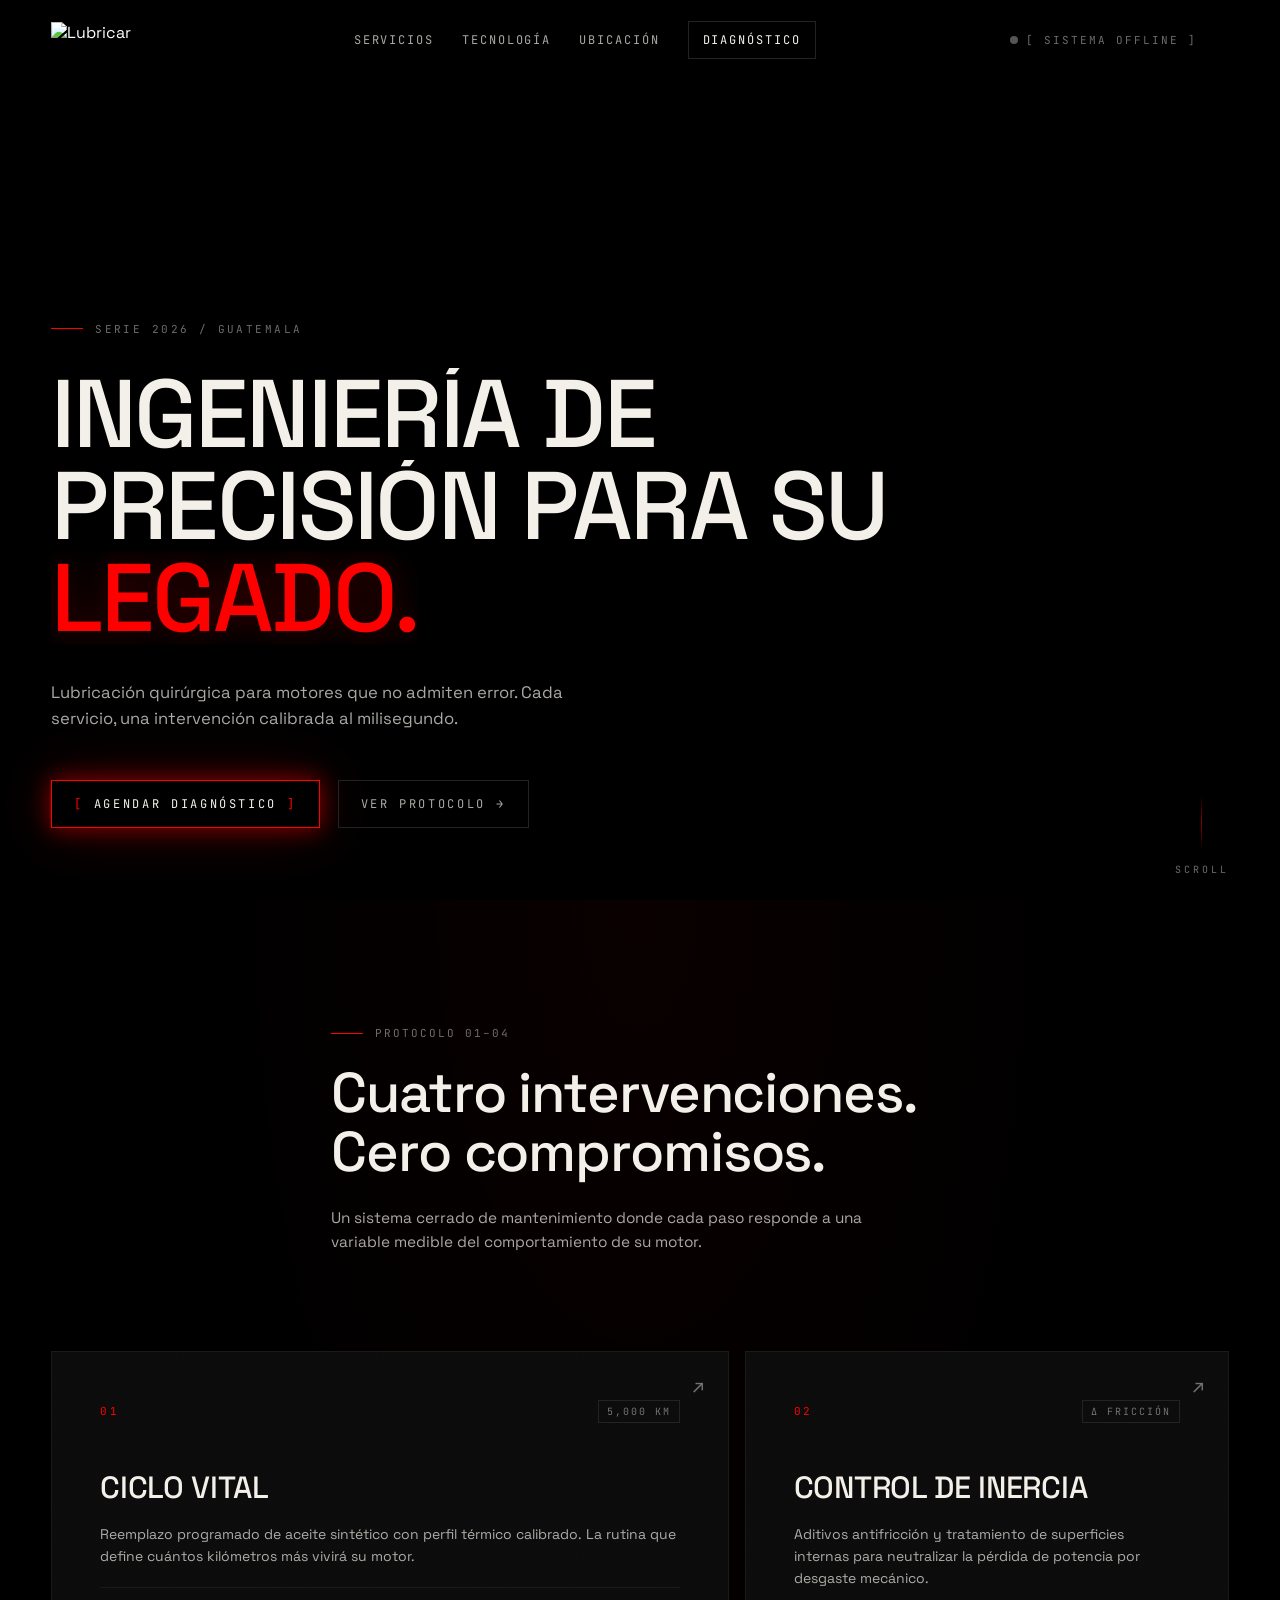
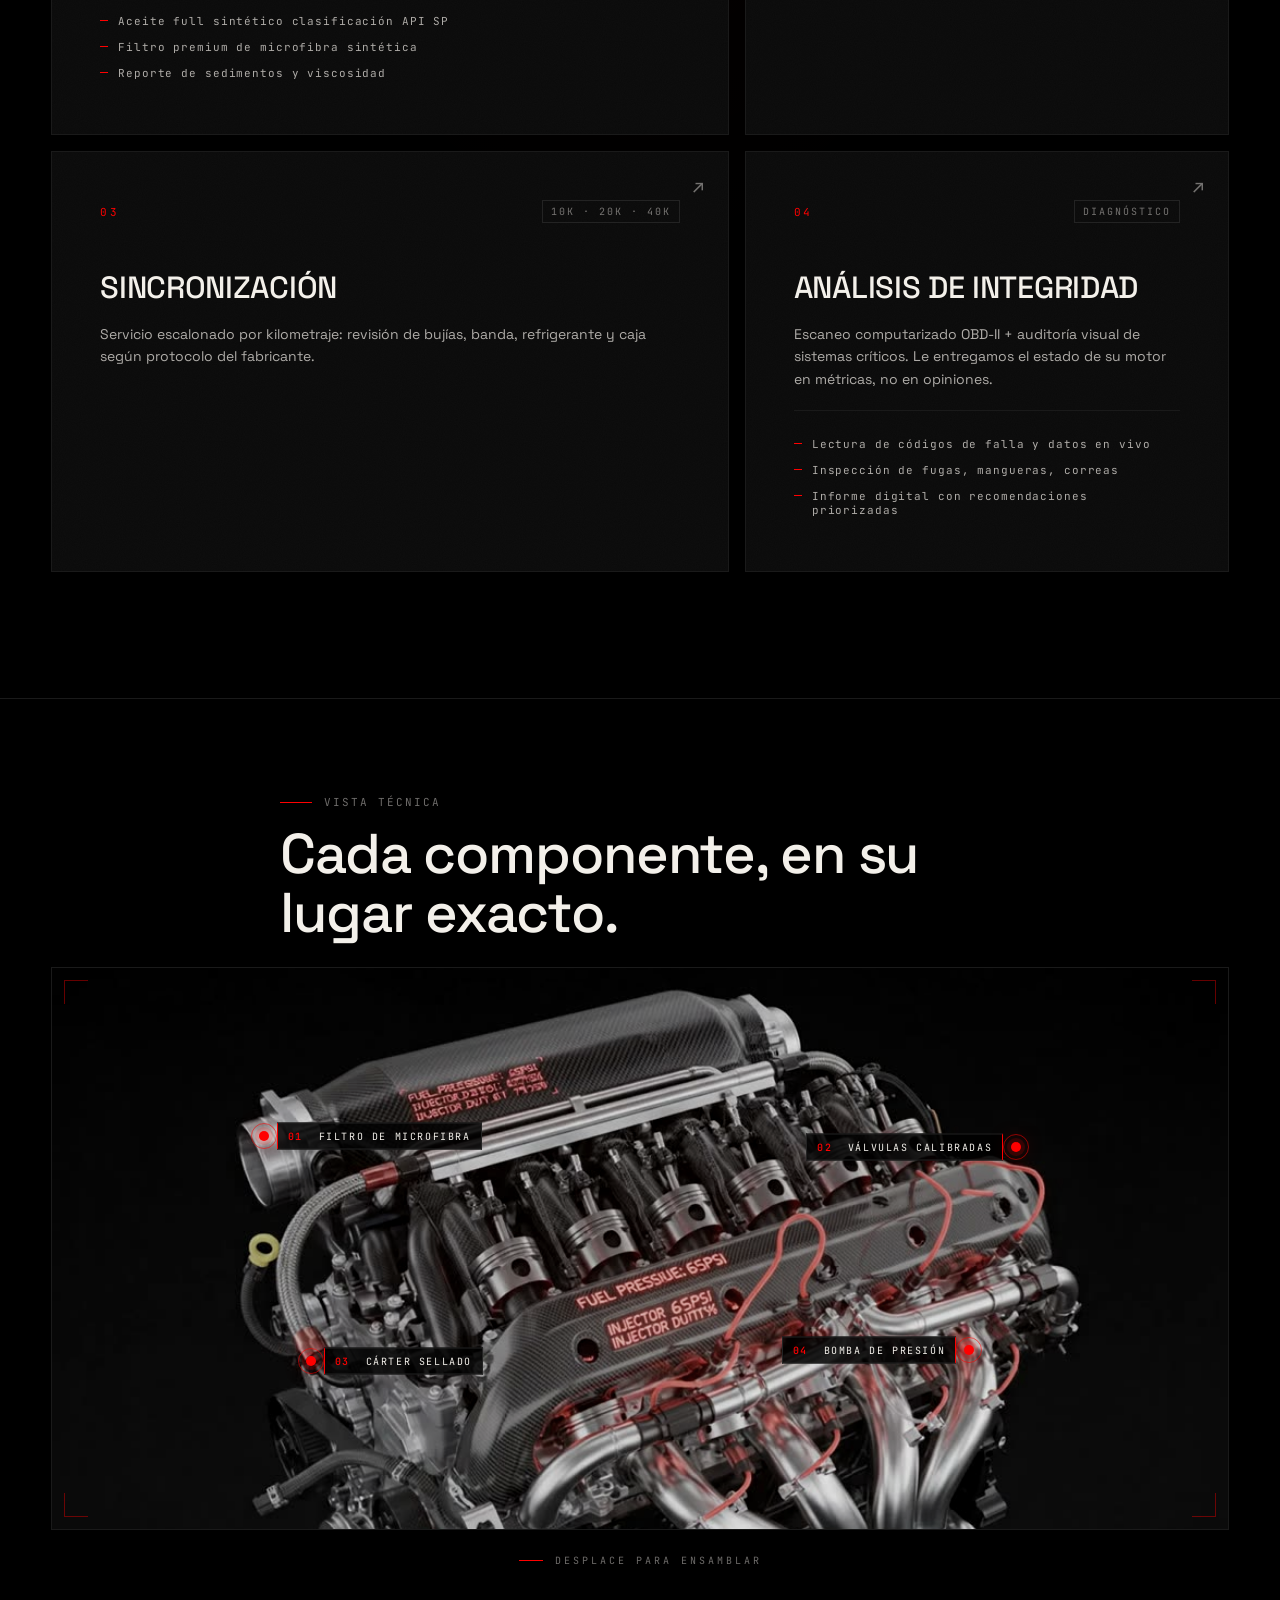
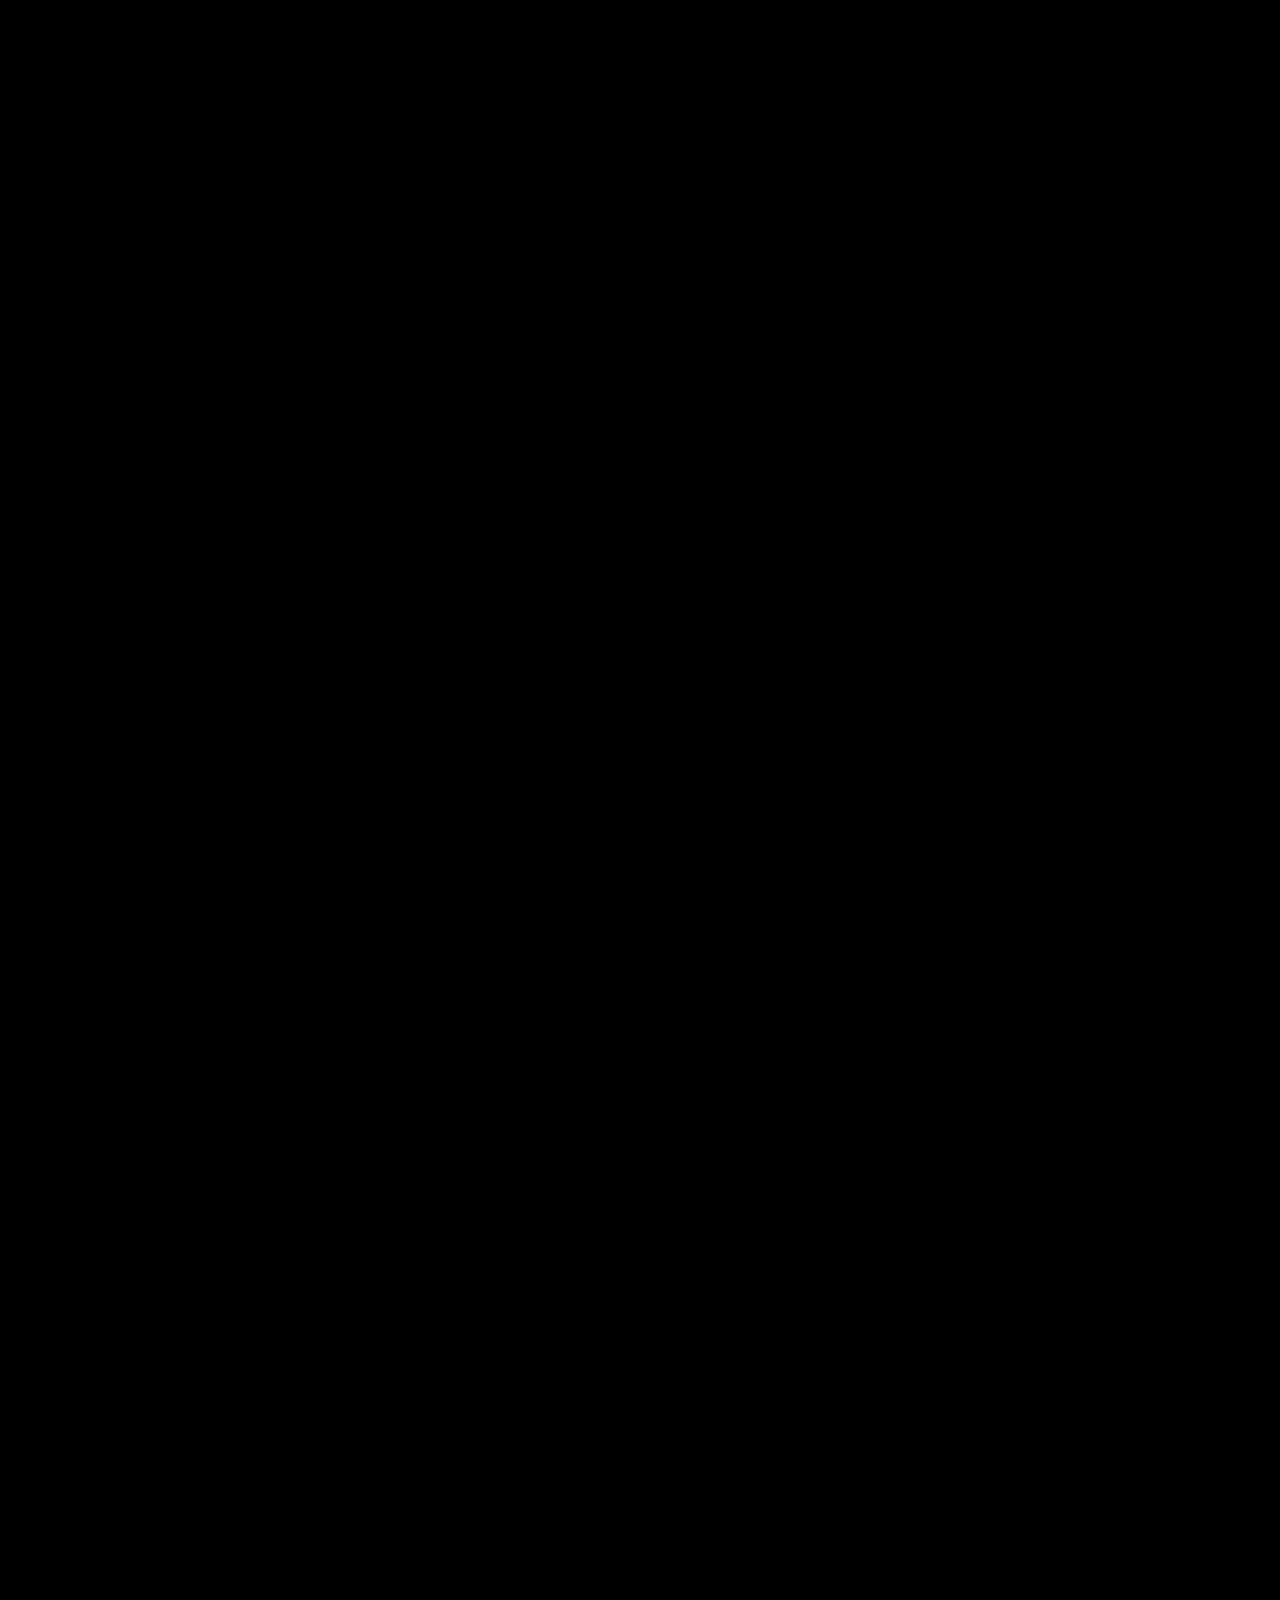
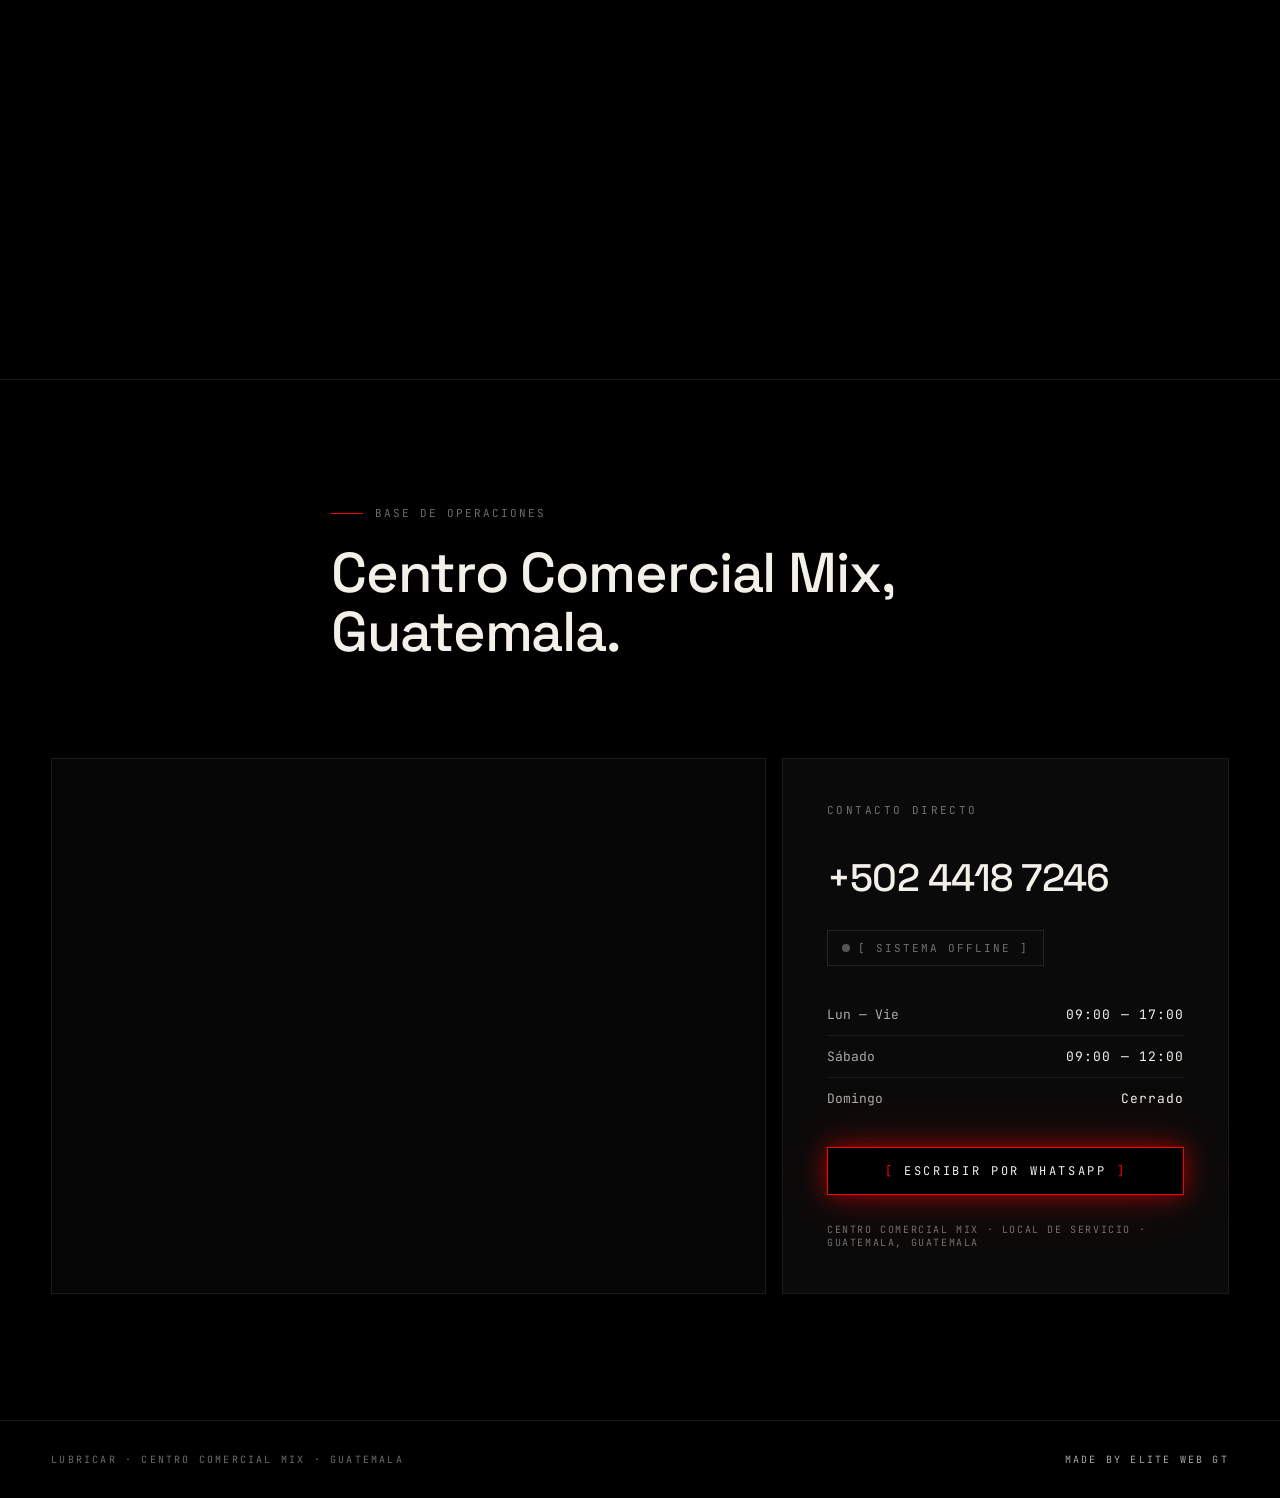
==== index.html @ 1bca9cfd "Initial commit: Lubricar Noir-Tech demo Co-Authored-By: Claude Sonnet 4.6 <noreply@anthropic.com>" ====
<!doctype html>
<html lang="es-GT">
<head>
  <meta charset="UTF-8" />
  <meta name="viewport" content="width=device-width, initial-scale=1.0, viewport-fit=cover" />
  <meta name="theme-color" content="#000000" />
  <meta name="color-scheme" content="dark" />
  <meta name="format-detection" content="telephone=yes" />

  <!-- ===== Primary SEO ===== -->
  <title>Lubricar | Cambio de Aceite y Lubricación Premium · Centro Comercial Mix, Guatemala</title>
  <meta name="description" content="Lubricación quirúrgica de motores en Guatemala. Cambio de aceite sintético, control de fricción, sincronización por kilometraje y diagnóstico OBD-II. Centro Comercial Mix. WhatsApp +502 4418 7246." />
  <meta name="keywords" content="lubricación Guatemala, cambio de aceite Guatemala, taller de motor Guatemala, aceite sintético, diagnóstico OBD-II, mantenimiento automotriz Guatemala, Centro Comercial Mix, Lubricar" />
  <meta name="author" content="Lubricar Guatemala" />
  <meta name="robots" content="index, follow, max-image-preview:large, max-snippet:-1" />
  <meta name="geo.region" content="GT" />
  <meta name="geo.placename" content="Ciudad de Guatemala" />
  <link rel="canonical" href="https://lubricar.gt/" />

  <!-- ===== Open Graph (WhatsApp, Facebook, LinkedIn previews) ===== -->
  <meta property="og:type" content="website" />
  <meta property="og:site_name" content="Lubricar" />
  <meta property="og:locale" content="es_GT" />
  <meta property="og:url" content="https://lubricar.gt/" />
  <meta property="og:title" content="Lubricar · Ingeniería de Precisión para su Legado" />
  <meta property="og:description" content="Lubricación quirúrgica para motores que no admiten error. Cambio de aceite, diagnóstico y sincronización en Centro Comercial Mix, Guatemala." />
  <meta property="og:image" content="https://res.cloudinary.com/dvpvzfimc/image/upload/c_pad,w_1200,h_630,b_black,q_auto,f_jpg/v1777701908/IMG_8709_euev1d.jpg" />
  <meta property="og:image:width" content="1200" />
  <meta property="og:image:height" content="630" />
  <meta property="og:image:alt" content="Logotipo de Lubricar — taller de lubricación premium en Guatemala" />

  <!-- ===== Twitter / X ===== -->
  <meta name="twitter:card" content="summary_large_image" />
  <meta name="twitter:title" content="Lubricar · Lubricación Premium en Guatemala" />
  <meta name="twitter:description" content="Cambio de aceite sintético, sincronización y diagnóstico OBD-II. Centro Comercial Mix, Guatemala." />
  <meta name="twitter:image" content="https://res.cloudinary.com/dvpvzfimc/image/upload/c_pad,w_1200,h_630,b_black,q_auto,f_jpg/v1777701908/IMG_8709_euev1d.jpg" />

  <!-- ===== Favicons (Cloudinary-derived from the logo) ===== -->
  <link rel="icon" type="image/png" sizes="32x32" href="https://res.cloudinary.com/dvpvzfimc/image/upload/c_pad,w_32,h_32,b_black,f_png/v1777701908/IMG_8709_euev1d.png" />
  <link rel="icon" type="image/png" sizes="192x192" href="https://res.cloudinary.com/dvpvzfimc/image/upload/c_pad,w_192,h_192,b_black,f_png/v1777701908/IMG_8709_euev1d.png" />
  <link rel="apple-touch-icon" sizes="180x180" href="https://res.cloudinary.com/dvpvzfimc/image/upload/c_pad,w_180,h_180,b_black,f_png/v1777701908/IMG_8709_euev1d.png" />

  <!-- ===== Resource hints ===== -->
  <link rel="preconnect" href="https://fonts.googleapis.com" />
  <link rel="preconnect" href="https://fonts.gstatic.com" crossorigin />
  <link rel="preconnect" href="https://res.cloudinary.com" crossorigin />
  <link rel="dns-prefetch" href="https://www.google.com" />
  <link href="https://fonts.googleapis.com/css2?family=Space+Grotesk:wght@400;500;700&family=JetBrains+Mono:wght@400;500&display=swap" rel="stylesheet" />

  <link
    rel="preload"
    as="image"
    href="https://res.cloudinary.com/dvpvzfimc/video/upload/f_jpg,q_auto,w_1920/v1777696178/mp__cclw7n.jpg"
    fetchpriority="high"
  />
  <link rel="preload" as="image" href="frames/frame_0001.jpg" />

  <link rel="stylesheet" href="css/style.css" />

  <!-- ===== Schema.org · LocalBusiness (AutoRepair) ===== -->
  <script type="application/ld+json">
  {
    "@context": "https://schema.org",
    "@type": "AutoRepair",
    "@id": "https://lubricar.gt/#business",
    "name": "Lubricar",
    "image": "https://res.cloudinary.com/dvpvzfimc/image/upload/c_pad,w_1200,h_630,b_black,q_auto,f_jpg/v1777701908/IMG_8709_euev1d.jpg",
    "logo": "https://res.cloudinary.com/dvpvzfimc/image/upload/f_auto,q_auto,w_500/v1777701908/IMG_8709_euev1d.jpg",
    "url": "https://lubricar.gt/",
    "telephone": "+50244187246",
    "priceRange": "$$",
    "description": "Servicio premium de lubricación, cambio de aceite sintético, sincronización por kilometraje y diagnóstico computarizado OBD-II en Ciudad de Guatemala.",
    "address": {
      "@type": "PostalAddress",
      "streetAddress": "Centro Comercial Mix",
      "addressLocality": "Ciudad de Guatemala",
      "addressRegion": "Guatemala",
      "addressCountry": "GT"
    },
    "areaServed": {
      "@type": "City",
      "name": "Ciudad de Guatemala"
    },
    "openingHoursSpecification": [
      {
        "@type": "OpeningHoursSpecification",
        "dayOfWeek": ["Monday", "Tuesday", "Wednesday", "Thursday", "Friday"],
        "opens": "09:00",
        "closes": "17:00"
      },
      {
        "@type": "OpeningHoursSpecification",
        "dayOfWeek": "Saturday",
        "opens": "09:00",
        "closes": "12:00"
      }
    ],
    "sameAs": [
      "https://wa.me/50244187246"
    ],
    "hasOfferCatalog": {
      "@type": "OfferCatalog",
      "name": "Servicios de Lubricar",
      "itemListElement": [
        { "@type": "Offer", "itemOffered": { "@type": "Service", "name": "Ciclo Vital — Cambio de aceite sintético programado" } },
        { "@type": "Offer", "itemOffered": { "@type": "Service", "name": "Control de Inercia — Aditivos antifricción" } },
        { "@type": "Offer", "itemOffered": { "@type": "Service", "name": "Sincronización Técnica — Servicio escalonado por kilometraje" } },
        { "@type": "Offer", "itemOffered": { "@type": "Service", "name": "Análisis de Integridad — Diagnóstico OBD-II" } }
      ]
    }
  }
  </script>
</head>
<body>
  <!-- ========== NAV ========== -->
  <header class="nav" id="nav">
    <div class="nav-inner">
      <a href="#hero" class="nav-mark" aria-label="Lubricar — Inicio">
        <img
          class="nav-logo"
          src="https://res.cloudinary.com/dvpvzfimc/image/upload/f_auto,q_auto,w_240/v1777701908/IMG_8709_euev1d.jpg"
          srcset="https://res.cloudinary.com/dvpvzfimc/image/upload/f_auto,q_auto,w_240/v1777701908/IMG_8709_euev1d.jpg 1x, https://res.cloudinary.com/dvpvzfimc/image/upload/f_auto,q_auto,w_480/v1777701908/IMG_8709_euev1d.jpg 2x"
          alt="Lubricar"
          width="120"
          height="40"
          decoding="async"
          fetchpriority="high"
        />
      </a>

      <nav class="nav-links" id="navLinks" aria-label="Principal">
        <a href="#servicios">Servicios</a>
        <a href="#exploded">Tecnología</a>
        <a href="#ubicacion">Ubicación</a>
        <a href="#contacto" class="nav-cta">Diagnóstico</a>
      </nav>

      <div class="nav-status is-offline" id="navStatus" role="status" aria-live="polite">
        <span class="status-dot" aria-hidden="true"></span>
        <span class="status-label">[ SISTEMA OFFLINE ]</span>
      </div>

      <button class="nav-burger" id="navBurger" aria-label="Abrir menú" aria-expanded="false" aria-controls="mobileDrawer">
        <span></span><span></span><span></span>
      </button>
    </div>
  </header>

  <!-- Drawer móvil — fuera del header para evitar trampas de containing block -->
  <aside class="mobile-drawer" id="mobileDrawer" aria-hidden="true">
    <nav class="drawer-links" aria-label="Menú móvil">
      <a href="#servicios">Servicios</a>
      <a href="#exploded">Tecnología</a>
      <a href="#ubicacion">Ubicación</a>
      <a href="#contacto" class="drawer-cta">Diagnóstico</a>
    </nav>
  </aside>

  <!-- ========== HERO ========== -->
  <section class="hero" id="hero">
    <div class="hero-media">
      <video
        class="hero-video"
        id="heroVideo"
        muted
        loop
        autoplay
        playsinline
        preload="auto"
        poster="https://res.cloudinary.com/dvpvzfimc/video/upload/f_jpg,q_auto,w_1920/v1777696178/mp__cclw7n.jpg"
        aria-hidden="true"
      >
        <source src="https://res.cloudinary.com/dvpvzfimc/video/upload/f_auto,q_auto/v1777696178/mp__cclw7n.mp4" type="video/mp4" />
      </video>
      <div class="hero-vignette" aria-hidden="true"></div>
      <div class="hero-grain" aria-hidden="true"></div>
    </div>

    <div class="hero-content">
      <p class="hero-eyebrow"><span class="rule"></span>SERIE 2026 / GUATEMALA</p>

      <h1 class="hero-title" data-reveal>
        <span class="word">INGENIERÍA</span>
        <span class="word">DE</span>
        <span class="word">PRECISIÓN</span>
        <span class="word">PARA</span>
        <span class="word">SU</span>
        <span class="word accent">LEGADO.</span>
      </h1>

      <p class="hero-sub">
        Lubricación quirúrgica para motores que no admiten error.
        Cada servicio, una intervención calibrada al milisegundo.
      </p>

      <div class="hero-actions">
        <a href="#contacto" class="cta cta-primary">
          <span class="cta-bracket">[</span>
          <span class="cta-label">AGENDAR DIAGNÓSTICO</span>
          <span class="cta-bracket">]</span>
        </a>
        <a href="#servicios" class="cta cta-ghost">
          <span>Ver protocolo</span>
          <span class="cta-arrow" aria-hidden="true">→</span>
        </a>
      </div>
    </div>

    <a href="#servicios" class="hero-scroll" aria-label="Continuar">
      <span class="scroll-line"></span>
      <span class="scroll-label">SCROLL</span>
    </a>
  </section>

  <!-- ========== BENTO SERVICIOS ========== -->
  <section class="services" id="servicios">
    <header class="section-head">
      <p class="section-kicker"><span class="rule"></span>PROTOCOLO 01–04</p>
      <h2 class="section-title">Cuatro intervenciones. Cero compromisos.</h2>
      <p class="section-lead">
        Un sistema cerrado de mantenimiento donde cada paso responde a una variable medible
        del comportamiento de su motor.
      </p>
    </header>

    <div class="bento">
      <article class="bento-cell cell-lg" data-cell="01">
        <div class="cell-meta">
          <span class="cell-num">01</span>
          <span class="cell-tag">5,000 KM</span>
        </div>
        <h3 class="cell-title">CICLO VITAL</h3>
        <p class="cell-desc">
          Reemplazo programado de aceite sintético con perfil térmico calibrado.
          La rutina que define cuántos kilómetros más vivirá su motor.
        </p>
        <ul class="cell-list">
          <li>Aceite full sintético clasificación API SP</li>
          <li>Filtro premium de microfibra sintética</li>
          <li>Reporte de sedimentos y viscosidad</li>
        </ul>
        <span class="cell-arrow" aria-hidden="true">↗</span>
      </article>

      <article class="bento-cell" data-cell="02">
        <div class="cell-meta">
          <span class="cell-num">02</span>
          <span class="cell-tag">Δ FRICCIÓN</span>
        </div>
        <h3 class="cell-title">CONTROL DE INERCIA</h3>
        <p class="cell-desc">
          Aditivos antifricción y tratamiento de superficies internas para
          neutralizar la pérdida de potencia por desgaste mecánico.
        </p>
        <span class="cell-arrow" aria-hidden="true">↗</span>
      </article>

      <article class="bento-cell" data-cell="03">
        <div class="cell-meta">
          <span class="cell-num">03</span>
          <span class="cell-tag">10K · 20K · 40K</span>
        </div>
        <h3 class="cell-title">SINCRONIZACIÓN</h3>
        <p class="cell-desc">
          Servicio escalonado por kilometraje:
          revisión de bujías, banda, refrigerante y caja según protocolo del fabricante.
        </p>
        <span class="cell-arrow" aria-hidden="true">↗</span>
      </article>

      <article class="bento-cell cell-lg" data-cell="04">
        <div class="cell-meta">
          <span class="cell-num">04</span>
          <span class="cell-tag">DIAGNÓSTICO</span>
        </div>
        <h3 class="cell-title">ANÁLISIS DE INTEGRIDAD</h3>
        <p class="cell-desc">
          Escaneo computarizado OBD-II + auditoría visual de sistemas críticos.
          Le entregamos el estado de su motor en métricas, no en opiniones.
        </p>
        <ul class="cell-list">
          <li>Lectura de códigos de falla y datos en vivo</li>
          <li>Inspección de fugas, mangueras, correas</li>
          <li>Informe digital con recomendaciones priorizadas</li>
        </ul>
        <span class="cell-arrow" aria-hidden="true">↗</span>
      </article>
    </div>
  </section>

  <!-- ========== EXPLODED VIEW · STICKY SCROLL SCRUB ========== -->
  <section class="exploded" id="exploded">
    <div class="exploded-driver" id="explodedDriver">
      <div class="exploded-sticky">
        <header class="exploded-head">
          <p class="section-kicker"><span class="rule"></span>VISTA TÉCNICA</p>
          <h2 class="section-title">Cada componente, en su lugar exacto.</h2>
        </header>

        <div class="exploded-stage" id="explodedStage">
          <canvas class="exploded-canvas" id="explodedCanvas" aria-hidden="true"></canvas>
          <img
            class="exploded-poster"
            id="explodedPoster"
            src="https://res.cloudinary.com/dvpvzfimc/video/upload/f_jpg,q_auto,w_1600/v1777696190/mp_-2_fyxvwt.jpg"
            alt=""
            aria-hidden="true"
            decoding="async"
          />
          <span class="exploded-loader" id="explodedLoader" aria-hidden="true">
            <span class="loader-bar"></span>
          </span>

          <div class="exploded-overlay" aria-hidden="true">
            <div class="overlay-corner tl"></div>
            <div class="overlay-corner tr"></div>
            <div class="overlay-corner bl"></div>
            <div class="overlay-corner br"></div>
          </div>

          <ol class="exploded-pins" id="explodedPins">
            <li class="pin pin-l" style="--x: 18%; --y: 30%;">
              <span class="pin-dot"></span>
              <span class="pin-label"><b>01</b> Filtro de microfibra</span>
            </li>
            <li class="pin pin-r" style="--x: 82%; --y: 32%;">
              <span class="pin-dot"></span>
              <span class="pin-label"><b>02</b> Válvulas calibradas</span>
            </li>
            <li class="pin pin-l" style="--x: 22%; --y: 70%;">
              <span class="pin-dot"></span>
              <span class="pin-label"><b>03</b> Cárter sellado</span>
            </li>
            <li class="pin pin-r" style="--x: 78%; --y: 68%;">
              <span class="pin-dot"></span>
              <span class="pin-label"><b>04</b> Bomba de presión</span>
            </li>
          </ol>
        </div>

        <p class="exploded-cue">
          <span class="cue-rule"></span>
          DESPLACE PARA ENSAMBLAR
        </p>
      </div>
    </div>
  </section>

  <!-- ========== UBICACIÓN ========== -->
  <section class="location" id="ubicacion">
    <header class="section-head">
      <p class="section-kicker"><span class="rule"></span>BASE DE OPERACIONES</p>
      <h2 class="section-title">Centro Comercial Mix, Guatemala.</h2>
    </header>

    <div class="location-grid">
      <div class="location-map">
        <iframe
          title="Mapa de LUBRICAR en Centro Comercial Mix, Guatemala"
          src="https://www.google.com/maps?q=Centro+Comercial+Mix+Guatemala&output=embed"
          loading="lazy"
          referrerpolicy="no-referrer-when-downgrade"
          allowfullscreen
        ></iframe>
      </div>

      <aside class="location-card" id="contacto">
        <p class="loc-kicker">CONTACTO DIRECTO</p>
        <h3 class="loc-title">+502 4418 7246</h3>

        <div class="loc-status is-offline" id="locStatus">
          <span class="status-dot"></span>
          <span class="status-label">[ SISTEMA OFFLINE ]</span>
        </div>

        <table class="loc-hours">
          <tbody>
            <tr><td>Lun — Vie</td><td>09:00 — 17:00</td></tr>
            <tr><td>Sábado</td><td>09:00 — 12:00</td></tr>
            <tr><td>Domingo</td><td>Cerrado</td></tr>
          </tbody>
        </table>

        <a
          class="cta cta-primary cta-block"
          href="https://wa.me/50244187246?text=Hola%20Lubricar%2C%20quiero%20agendar%20un%20diagn%C3%B3stico%20para%20mi%20veh%C3%ADculo."
          target="_blank"
          rel="noopener"
        >
          <span class="cta-bracket">[</span>
          <span class="cta-label">ESCRIBIR POR WHATSAPP</span>
          <span class="cta-bracket">]</span>
        </a>

        <p class="loc-fine">
          Centro Comercial Mix · Local de servicio · Guatemala, Guatemala
        </p>
      </aside>
    </div>
  </section>

  <!-- ========== FOOTER ========== -->
  <footer class="site-footer">
    <div class="footer-inner">
      <span class="footer-mark">LUBRICAR · CENTRO COMERCIAL MIX · GUATEMALA</span>
      <a
        class="footer-credit"
        href="https://wa.me/50241497324?text=Hola%20Elite%20Web%20GT%2C%20quiero%20iniciar%20un%20proyecto%20de%20sitio%20web."
        target="_blank"
        rel="noopener"
      >MADE BY ELITE WEB GT</a>
    </div>
  </footer>

  <!-- ========== FLOATING WHATSAPP ========== -->
  <a
    class="wa-fab is-offline"
    id="waFab"
    href="https://wa.me/50244187246?text=Hola%20Lubricar%2C%20quiero%20agendar%20un%20diagn%C3%B3stico%20para%20mi%20veh%C3%ADculo."
    target="_blank"
    rel="noopener"
    aria-label="Contactar por WhatsApp"
  >
    <span class="wa-icon" aria-hidden="true">
      <svg viewBox="0 0 32 32" xmlns="http://www.w3.org/2000/svg" fill="currentColor">
        <path d="M16.001 3C8.82 3 3 8.82 3 16c0 2.286.6 4.518 1.74 6.49L3 29l6.7-1.71A12.94 12.94 0 0 0 16 29C23.18 29 29 23.18 29 16S23.18 3 16.001 3zm0 23.4c-1.95 0-3.86-.52-5.53-1.5l-.4-.24-3.97 1.01 1.06-3.86-.26-.4A10.4 10.4 0 0 1 5.6 16c0-5.74 4.66-10.4 10.4-10.4S26.4 10.26 26.4 16 21.74 26.4 16 26.4zm5.7-7.78c-.31-.16-1.85-.91-2.14-1.02-.29-.1-.5-.16-.71.16-.21.31-.81 1.02-.99 1.23-.18.21-.37.24-.68.08-.31-.16-1.31-.48-2.49-1.54-.92-.82-1.54-1.83-1.72-2.14-.18-.31-.02-.48.14-.64.14-.14.31-.37.47-.55.16-.18.21-.31.31-.52.1-.21.05-.39-.03-.55-.08-.16-.71-1.71-.97-2.34-.26-.62-.52-.54-.71-.55l-.61-.01c-.21 0-.55.08-.83.39-.29.31-1.09 1.07-1.09 2.6 0 1.54 1.12 3.02 1.27 3.23.16.21 2.21 3.37 5.36 4.73.75.32 1.33.51 1.79.66.75.24 1.43.21 1.97.13.6-.09 1.85-.76 2.11-1.49.26-.73.26-1.36.18-1.49-.08-.13-.29-.21-.6-.37z"/>
      </svg>
    </span>
    <span class="wa-meta">
      <span class="wa-status">
        <span class="status-dot"></span>
        <span class="status-label">SISTEMA OFFLINE</span>
      </span>
      <span class="wa-cta">Agendar diagnóstico</span>
    </span>
  </a>

  <!-- Scripts -->
  <script src="https://cdn.jsdelivr.net/npm/lenis@1.0.45/dist/lenis.min.js" defer></script>
  <script src="https://cdn.jsdelivr.net/npm/gsap@3.12.5/dist/gsap.min.js" defer></script>
  <script src="https://cdn.jsdelivr.net/npm/gsap@3.12.5/dist/ScrollTrigger.min.js" defer></script>
  <script src="js/app.js" defer></script>
</body>
</html>
---- css/style.css ----
/* ============================================================
   LUBRICAR · NOIR-TECH
   Negro puro + acento rojo neón. People-free.
   ============================================================ */

:root {
  --obsidian: #000000;
  --carbon: #0a0a0a;
  --steel: #1a1a1a;
  --steel-2: #232323;
  --bone: #f3f0ea;
  --mute: rgba(243, 240, 234, 0.7);
  --whisper: rgba(243, 240, 234, 0.45);
  --neon: #ff0000;
  --neon-soft: rgba(255, 0, 0, 0.55);
  --neon-glow: 0 0 24px rgba(255, 0, 0, 0.55), 0 0 64px rgba(255, 0, 0, 0.18);
  --wa-green: #25d366;

  --font-display: "Space Grotesk", system-ui, sans-serif;
  --font-mono: "JetBrains Mono", ui-monospace, monospace;

  --shell: clamp(20px, 4vw, 56px);
  --max: 1320px;

  --ease: cubic-bezier(0.22, 0.61, 0.36, 1);
}

*, *::before, *::after { box-sizing: border-box; }

html, body {
  margin: 0;
  padding: 0;
  background: var(--obsidian);
  color: var(--bone);
  font-family: var(--font-display);
  font-weight: 400;
  -webkit-font-smoothing: antialiased;
  -moz-osx-font-smoothing: grayscale;
  text-rendering: optimizeLegibility;
}

html {
  scroll-behavior: smooth;
  scroll-padding-top: 80px; /* anchor scroll respeta el nav fijo */
}
body {
  overflow-x: hidden;
  /* iOS: aire seguro abajo cuando hay home indicator */
  padding-bottom: env(safe-area-inset-bottom);
}

img, svg, video, iframe { display: block; max-width: 100%; }

::selection { background: var(--neon); color: var(--obsidian); }

a { color: inherit; text-decoration: none; }

/* ============================================================
   SECTION HEAD
   ============================================================ */
.section-head {
  max-width: 720px;
  margin: 0 auto clamp(48px, 8vw, 96px);
  padding: 0 var(--shell);
}

.section-kicker {
  display: flex;
  align-items: center;
  gap: 12px;
  font-family: var(--font-mono);
  font-size: 11px;
  letter-spacing: 0.18em;
  text-transform: uppercase;
  color: var(--whisper);
  margin: 0 0 24px;
}
.section-kicker .rule {
  display: inline-block;
  width: 32px;
  height: 1px;
  background: var(--neon);
}

.section-title {
  font-family: var(--font-display);
  font-weight: 500;
  font-size: clamp(32px, 4.6vw, 56px);
  line-height: 1.05;
  letter-spacing: -0.02em;
  margin: 0 0 24px;
  color: var(--bone);
}

.section-lead {
  font-size: clamp(15px, 1.2vw, 17px);
  line-height: 1.6;
  color: var(--mute);
  margin: 0;
  max-width: 56ch;
}

/* ============================================================
   NAV
   ============================================================ */
.nav {
  position: fixed;
  top: 0; left: 0; right: 0;
  z-index: 100;
  padding: 18px var(--shell);
  background: linear-gradient(to bottom, rgba(0,0,0,0.7), rgba(0,0,0,0));
  backdrop-filter: blur(8px);
  -webkit-backdrop-filter: blur(8px);
  transition: background 0.3s var(--ease), border-color 0.3s var(--ease);
  border-bottom: 1px solid transparent;
}
.nav.is-scrolled {
  background: rgba(0,0,0,0.85);
  border-bottom-color: var(--steel);
}

/* When mobile menu is open, neutralize backdrop-filter so the drawer's
   position:fixed maps to the viewport, not the nav's containing block. */
body.menu-open { overflow: hidden; }
body.menu-open .nav {
  backdrop-filter: none;
  -webkit-backdrop-filter: none;
  background: rgba(0,0,0,0.97);
}

.nav-inner {
  display: grid;
  grid-template-columns: auto 1fr auto auto;
  align-items: center;
  gap: 32px;
  max-width: var(--max);
  margin: 0 auto;
}

.nav-mark {
  display: inline-flex;
  align-items: center;
  gap: 10px;
  min-height: 44px;
  padding: 4px 0;
}
.nav-logo {
  display: block;
  height: 36px;
  width: auto;
  max-width: 160px;
  object-fit: contain;
  /* mezclar fondo blanco del JPG con el negro del nav */
  mix-blend-mode: screen;
  filter: contrast(1.1) brightness(1.1);
  transition: filter 0.25s var(--ease);
}
.nav-mark:hover .nav-logo {
  filter: contrast(1.2) brightness(1.25) drop-shadow(0 0 12px rgba(255,0,0,0.45));
}

.nav-links {
  display: flex;
  align-items: center;
  gap: 28px;
  justify-self: center;
}
.nav-links a {
  font-family: var(--font-mono);
  font-size: 12px;
  letter-spacing: 0.16em;
  text-transform: uppercase;
  color: var(--mute);
  transition: color 0.2s var(--ease);
}
.nav-links a:hover { color: var(--bone); }

.nav-links .nav-cta {
  color: var(--bone);
  border: 1px solid var(--steel-2);
  padding: 10px 14px;
  transition: all 0.2s var(--ease);
}
.nav-links .nav-cta:hover {
  border-color: var(--neon);
  color: var(--neon);
  box-shadow: var(--neon-glow);
}

/* status indicator (shared in nav, location, fab) */
.nav-status, .loc-status, .wa-status {
  display: inline-flex;
  align-items: center;
  gap: 8px;
  font-family: var(--font-mono);
  font-size: 11px;
  letter-spacing: 0.18em;
  color: var(--mute);
}
.status-dot {
  width: 8px;
  height: 8px;
  border-radius: 50%;
  background: #555;
  transition: all 0.3s var(--ease);
  flex-shrink: 0;
}
.is-online .status-dot {
  background: var(--neon);
  animation: pulse 1.8s var(--ease) infinite;
}
.is-online .status-label { color: var(--bone); }
.is-offline .status-label { color: var(--whisper); }

@keyframes pulse {
  0% { box-shadow: 0 0 0 0 rgba(255, 0, 0, 0.55); }
  70% { box-shadow: 0 0 0 10px rgba(255, 0, 0, 0); }
  100% { box-shadow: 0 0 0 0 rgba(255, 0, 0, 0); }
}

.nav-burger {
  display: none;
  background: transparent;
  border: 1px solid var(--steel-2);
  width: 44px;
  height: 44px;
  padding: 0;
  cursor: pointer;
}

/* Drawer móvil — desktop hidden por defecto */
.mobile-drawer { display: none; }
.nav-burger span {
  display: block;
  width: 18px;
  height: 1px;
  background: var(--bone);
  margin: 4px auto;
  transition: transform 0.25s var(--ease), opacity 0.25s var(--ease);
}
.nav-burger.is-open span:nth-child(1) { transform: translateY(5px) rotate(45deg); }
.nav-burger.is-open span:nth-child(2) { opacity: 0; }
.nav-burger.is-open span:nth-child(3) { transform: translateY(-5px) rotate(-45deg); }

/* ============================================================
   HERO
   ============================================================ */
.hero {
  position: relative;
  min-height: 100vh;
  min-height: 100svh;
  display: grid;
  align-items: end;
  padding: 0 var(--shell) clamp(48px, 8vh, 96px);
  overflow: hidden;
  isolation: isolate;
}

.hero-media {
  position: absolute;
  inset: 0;
  z-index: -1;
  background: var(--obsidian);
}

.hero-video {
  position: absolute;
  inset: 0;
  width: 100%;
  height: 100%;
  object-fit: cover;
  filter: contrast(1.05) saturate(0.85) brightness(0.65);
}

.hero-vignette {
  position: absolute;
  inset: 0;
  background:
    radial-gradient(ellipse at 50% 100%, rgba(0,0,0,0.85), transparent 60%),
    linear-gradient(180deg, rgba(0,0,0,0.4) 0%, transparent 35%, rgba(0,0,0,0.85) 100%);
  pointer-events: none;
}

.hero-grain {
  position: absolute;
  inset: 0;
  pointer-events: none;
  opacity: 0.06;
  mix-blend-mode: overlay;
  background-image: url("data:image/svg+xml;utf8,<svg xmlns='http://www.w3.org/2000/svg' width='200' height='200'><filter id='n'><feTurbulence type='fractalNoise' baseFrequency='0.9' numOctaves='2'/><feColorMatrix values='0 0 0 0 1  0 0 0 0 1  0 0 0 0 1  0 0 0 0.7 0'/></filter><rect width='100%25' height='100%25' filter='url(%23n)'/></svg>");
}

.hero-content {
  position: relative;
  z-index: 2;
  max-width: var(--max);
  width: 100%;
  margin: 0 auto;
}

.hero-eyebrow {
  display: flex;
  align-items: center;
  gap: 12px;
  font-family: var(--font-mono);
  font-size: 11px;
  letter-spacing: 0.22em;
  text-transform: uppercase;
  color: var(--whisper);
  margin: 0 0 32px;
}
.hero-eyebrow .rule {
  display: inline-block;
  width: 32px;
  height: 1px;
  background: var(--neon);
}

.hero-title {
  font-family: var(--font-display);
  font-weight: 500;
  font-size: clamp(44px, 7.5vw, 112px);
  line-height: 0.96;
  letter-spacing: -0.025em;
  margin: 0 0 36px;
  max-width: 16ch;
}
.hero-title .word {
  display: inline-block;
  overflow: hidden;
  vertical-align: bottom;
}
.hero-title .word::after { content: " "; }
.hero-title .accent {
  color: var(--neon);
  text-shadow: 0 0 32px rgba(255,0,0,0.3);
}

.hero-sub {
  font-size: clamp(15px, 1.3vw, 19px);
  line-height: 1.55;
  color: var(--mute);
  margin: 0 0 48px;
  max-width: 50ch;
}

.hero-actions {
  display: flex;
  flex-wrap: wrap;
  align-items: center;
  gap: 18px;
}

.hero-scroll {
  position: absolute;
  bottom: 24px;
  right: var(--shell);
  display: flex;
  flex-direction: column;
  align-items: center;
  gap: 12px;
  font-family: var(--font-mono);
  font-size: 10px;
  letter-spacing: 0.3em;
  color: var(--whisper);
  z-index: 2;
}
.scroll-line {
  width: 1px;
  height: 56px;
  background: linear-gradient(to bottom, transparent, var(--neon-soft), transparent);
  animation: scrollLine 2.4s var(--ease) infinite;
}
@keyframes scrollLine {
  0%, 100% { opacity: 0.3; transform: scaleY(0.6); transform-origin: top; }
  50% { opacity: 1; transform: scaleY(1); }
}

/* ============================================================
   CTA
   ============================================================ */
.cta {
  display: inline-flex;
  align-items: center;
  justify-content: center;
  gap: 10px;
  min-height: 48px; /* WCAG touch target */
  font-family: var(--font-mono);
  font-size: 12px;
  letter-spacing: 0.22em;
  text-transform: uppercase;
  padding: 14px 22px;
  border: 1px solid transparent;
  cursor: pointer;
  transition: all 0.25s var(--ease);
  position: relative;
  overflow: hidden;
  -webkit-tap-highlight-color: transparent;
}

.cta-primary {
  background: var(--obsidian);
  color: var(--bone);
  border-color: var(--neon);
  box-shadow: var(--neon-glow);
}
.cta-primary:hover {
  background: var(--neon);
  color: var(--obsidian);
  box-shadow: 0 0 36px rgba(255,0,0,0.85), 0 0 96px rgba(255,0,0,0.35);
  transform: translateY(-1px);
}
.cta-primary .cta-bracket { color: var(--neon); transition: color 0.25s var(--ease); }
.cta-primary:hover .cta-bracket { color: var(--obsidian); }

.cta-ghost {
  color: var(--mute);
  border-color: var(--steel-2);
}
.cta-ghost:hover { color: var(--bone); border-color: var(--bone); }
.cta-arrow { transition: transform 0.25s var(--ease); }
.cta-ghost:hover .cta-arrow { transform: translateX(4px); }

.cta-block { width: 100%; justify-content: center; }

/* ============================================================
   SERVICES · BENTO
   ============================================================ */
.services {
  padding: clamp(96px, 14vh, 160px) 0;
  position: relative;
  background:
    radial-gradient(ellipse at 50% 0%, rgba(255,0,0,0.04), transparent 50%),
    var(--obsidian);
}

.bento {
  max-width: var(--max);
  margin: 0 auto;
  padding: 0 var(--shell);
  display: grid;
  grid-template-columns: 1.4fr 1fr;
  grid-auto-rows: auto;
  gap: 16px;
}

.bento-cell {
  position: relative;
  background: var(--carbon);
  border: 1px solid var(--steel);
  padding: clamp(28px, 4vw, 48px);
  min-height: 320px;
  display: flex;
  flex-direction: column;
  overflow: hidden;
  transition: all 0.4s var(--ease);
  isolation: isolate;
}

.bento-cell::before {
  content: "";
  position: absolute;
  inset: 0;
  background-image: url("data:image/svg+xml;utf8,<svg xmlns='http://www.w3.org/2000/svg' width='200' height='200'><filter id='n'><feTurbulence type='fractalNoise' baseFrequency='0.95' numOctaves='2'/><feColorMatrix values='0 0 0 0 1  0 0 0 0 1  0 0 0 0 1  0 0 0 0.5 0'/></filter><rect width='100%25' height='100%25' filter='url(%23n)'/></svg>");
  opacity: 0.04;
  pointer-events: none;
  z-index: -1;
}

.bento-cell::after {
  content: "";
  position: absolute;
  inset: 0;
  background: radial-gradient(circle at var(--mx, 50%) var(--my, 0%), rgba(255,0,0,0.08), transparent 40%);
  opacity: 0;
  transition: opacity 0.4s var(--ease);
  pointer-events: none;
}

.bento-cell:hover {
  border-color: var(--neon);
  background: #0d0d0d;
  transform: translateY(-2px);
}
.bento-cell:hover::after { opacity: 1; }
.bento-cell:hover .cell-arrow { color: var(--neon); transform: translate(4px, -4px); }

.cell-meta {
  display: flex;
  justify-content: space-between;
  align-items: center;
  margin-bottom: clamp(28px, 5vw, 48px);
}
.cell-num {
  font-family: var(--font-mono);
  font-size: 11px;
  letter-spacing: 0.22em;
  color: var(--neon);
}
.cell-tag {
  font-family: var(--font-mono);
  font-size: 10px;
  letter-spacing: 0.2em;
  color: var(--whisper);
  border: 1px solid var(--steel-2);
  padding: 4px 8px;
}

.cell-title {
  font-family: var(--font-display);
  font-weight: 500;
  font-size: clamp(22px, 2.4vw, 32px);
  line-height: 1.1;
  letter-spacing: -0.01em;
  margin: 0 0 18px;
  color: var(--bone);
}

.cell-desc {
  font-size: 14px;
  line-height: 1.6;
  color: var(--mute);
  margin: 0 0 20px;
}

.cell-list {
  list-style: none;
  margin: auto 0 0;
  padding: 20px 0 0;
  border-top: 1px solid var(--steel);
}
.cell-list li {
  font-family: var(--font-mono);
  font-size: 11px;
  letter-spacing: 0.08em;
  color: var(--mute);
  padding: 6px 0 6px 18px;
  position: relative;
}
.cell-list li::before {
  content: "";
  position: absolute;
  left: 0;
  top: 12px;
  width: 8px;
  height: 1px;
  background: var(--neon);
}

.cell-arrow {
  position: absolute;
  top: 24px;
  right: 24px;
  font-family: var(--font-mono);
  font-size: 18px;
  color: var(--whisper);
  transition: all 0.3s var(--ease);
}

/* ============================================================
   EXPLODED VIEW · STICKY SCROLL SCRUB
   Driver: alto suficiente para "scrubbear" el video.
   Sticky child: viewport completo, contiene video + pins + cue.
   ============================================================ */
.exploded {
  background: var(--obsidian);
  border-top: 1px solid var(--steel);
  position: relative;
}

.exploded-driver {
  height: 320vh; /* desktop: ~3 viewports de scrub */
  position: relative;
}

.exploded-sticky {
  position: sticky;
  top: 0;
  height: 100vh;
  height: 100svh;
  width: 100%;
  display: grid;
  grid-template-rows: auto 1fr auto;
  align-items: center;
  padding: 96px var(--shell) 32px;
  gap: 24px;
  overflow: hidden;
}

.exploded-head {
  max-width: 720px;
  margin: 0 auto;
  width: 100%;
}
.exploded-head .section-title { margin: 0; }
.exploded-head .section-kicker { margin: 0 0 16px; }

.exploded-stage {
  position: relative;
  width: 100%;
  max-width: var(--max);
  margin: 0 auto;
  height: 100%;
  max-height: 64vh;
  border: 1px solid var(--steel);
  background: #050505;
  overflow: hidden;
  isolation: isolate;
}

.exploded-canvas {
  position: absolute;
  inset: 0;
  width: 100%;
  height: 100%;
  display: block;
  filter: contrast(1.08) saturate(0.7) brightness(0.9);
  z-index: 1;
  background: #050505;
}
.exploded-poster {
  position: absolute;
  inset: 0;
  width: 100%;
  height: 100%;
  object-fit: cover;
  filter: contrast(1.08) saturate(0.7) brightness(0.9);
  z-index: 0;
  opacity: 1;
  transition: opacity 0.4s var(--ease);
}
.exploded-poster.is-hidden { opacity: 0; }

.exploded-loader {
  position: absolute;
  left: 50%;
  bottom: 16px;
  transform: translateX(-50%);
  width: 120px;
  height: 1px;
  background: rgba(255,0,0,0.18);
  z-index: 4;
  transition: opacity 0.3s var(--ease);
}
.exploded-loader .loader-bar {
  display: block;
  height: 100%;
  width: 0%;
  background: var(--neon);
  box-shadow: 0 0 12px var(--neon-soft);
  transition: width 0.2s var(--ease);
}
.exploded-loader.is-done { opacity: 0; pointer-events: none; }

/* corner brackets — minimal, intencionales (NO frame counters / coords basura) */
.exploded-overlay {
  position: absolute;
  inset: 0;
  pointer-events: none;
  z-index: 2;
}
.overlay-corner {
  position: absolute;
  width: 24px;
  height: 24px;
  border: 1px solid var(--neon);
  opacity: 0.4;
}
.overlay-corner.tl { top: 12px; left: 12px; border-right: none; border-bottom: none; }
.overlay-corner.tr { top: 12px; right: 12px; border-left: none; border-bottom: none; }
.overlay-corner.bl { bottom: 12px; left: 12px; border-right: none; border-top: none; }
.overlay-corner.br { bottom: 12px; right: 12px; border-left: none; border-top: none; }

.exploded-pins {
  position: absolute;
  inset: 0;
  list-style: none;
  margin: 0;
  padding: 0;
  z-index: 3;
  pointer-events: none;
}

.pin {
  position: absolute;
  left: var(--x);
  top: var(--y);
  transform: translate(-50%, -50%);
  display: grid;
  place-items: center;
  opacity: 0;
}
.pin.is-revealed { opacity: 1; }

.pin-dot {
  width: 10px;
  height: 10px;
  border-radius: 50%;
  background: var(--neon);
  box-shadow: 0 0 0 4px rgba(255,0,0,0.15), 0 0 20px var(--neon-soft);
  position: relative;
  z-index: 2;
}
.pin-dot::after {
  content: "";
  position: absolute;
  inset: -8px;
  border: 1px solid var(--neon-soft);
  border-radius: 50%;
  animation: pinRing 2.4s var(--ease) infinite;
}
@keyframes pinRing {
  0% { transform: scale(1); opacity: 1; }
  100% { transform: scale(2.4); opacity: 0; }
}

.pin-label {
  position: absolute;
  top: 50%;
  transform: translateY(-50%);
  white-space: nowrap;
  font-family: var(--font-mono);
  font-size: 10px;
  letter-spacing: 0.16em;
  text-transform: uppercase;
  color: var(--bone);
  background: rgba(0,0,0,0.85);
  border: 1px solid var(--steel-2);
  padding: 6px 10px;
}
.pin-label b {
  color: var(--neon);
  font-weight: 500;
  margin-right: 8px;
}
.pin-l .pin-label { left: 18px; border-left: 1px solid var(--neon); }
.pin-r .pin-label { right: 18px; border-right: 1px solid var(--neon); }

.exploded-cue {
  font-family: var(--font-mono);
  font-size: 10px;
  letter-spacing: 0.3em;
  text-transform: uppercase;
  color: var(--whisper);
  text-align: center;
  margin: 0;
  display: inline-flex;
  align-items: center;
  justify-content: center;
  gap: 12px;
  justify-self: center;
}
.cue-rule {
  display: inline-block;
  width: 24px;
  height: 1px;
  background: var(--neon);
}

/* ============================================================
   LOCATION
   ============================================================ */
.location {
  padding: clamp(96px, 14vh, 160px) 0;
  background: var(--obsidian);
  border-top: 1px solid var(--steel);
}

.location-grid {
  max-width: var(--max);
  margin: 0 auto;
  padding: 0 var(--shell);
  display: grid;
  grid-template-columns: 1.6fr 1fr;
  gap: 16px;
}

.location-map {
  position: relative;
  aspect-ratio: 4 / 3;
  border: 1px solid var(--steel);
  overflow: hidden;
  background: #050505;
}
.location-map iframe {
  width: 100%;
  height: 100%;
  border: 0;
  filter: invert(1) hue-rotate(180deg) contrast(0.9) saturate(0.6) brightness(0.95);
}

.location-card {
  background: var(--carbon);
  border: 1px solid var(--steel);
  padding: clamp(28px, 4vw, 44px);
  display: flex;
  flex-direction: column;
  justify-content: space-between;
  gap: 24px;
}

.loc-kicker {
  font-family: var(--font-mono);
  font-size: 11px;
  letter-spacing: 0.22em;
  color: var(--whisper);
  margin: 0;
}

.loc-title {
  font-family: var(--font-display);
  font-weight: 500;
  font-size: clamp(28px, 3vw, 40px);
  letter-spacing: -0.02em;
  margin: 8px 0 0;
}

.loc-status {
  padding: 10px 14px;
  border: 1px solid var(--steel-2);
  align-self: flex-start;
}

.loc-hours {
  width: 100%;
  border-collapse: collapse;
  font-family: var(--font-mono);
  font-size: 13px;
}
.loc-hours td {
  padding: 12px 0;
  border-bottom: 1px solid var(--steel);
  color: var(--mute);
}
.loc-hours tr:last-child td { border-bottom: none; }
.loc-hours td:last-child {
  text-align: right;
  color: var(--bone);
  letter-spacing: 0.08em;
}

.loc-fine {
  font-family: var(--font-mono);
  font-size: 10px;
  letter-spacing: 0.16em;
  text-transform: uppercase;
  color: var(--whisper);
  margin: 0;
}

/* ============================================================
   FOOTER
   ============================================================ */
.site-footer {
  padding: 32px var(--shell);
  border-top: 1px solid var(--steel);
  background: var(--obsidian);
}

.footer-inner {
  max-width: var(--max);
  margin: 0 auto;
  display: flex;
  justify-content: space-between;
  align-items: center;
  gap: 24px;
  font-family: var(--font-mono);
  font-size: 10px;
  letter-spacing: 0.22em;
  color: var(--whisper);
  text-transform: uppercase;
}

.footer-credit {
  color: var(--mute);
  transition: color 0.2s var(--ease);
}
.footer-credit:hover { color: var(--neon); }

/* ============================================================
   FLOATING WHATSAPP FAB
   ============================================================ */
.wa-fab {
  position: fixed;
  bottom: max(24px, env(safe-area-inset-bottom));
  right: max(24px, env(safe-area-inset-right));
  z-index: 90;
  display: flex;
  align-items: center;
  gap: 14px;
  padding: 14px 18px 14px 14px;
  min-height: 56px;
  background: var(--obsidian);
  border: 1px solid var(--neon);
  box-shadow: var(--neon-glow);
  transform: translateY(180%);
  opacity: 0;
  transition: transform 0.5s var(--ease), opacity 0.5s var(--ease), box-shadow 0.3s var(--ease);
  -webkit-tap-highlight-color: transparent;
}
.wa-fab.is-visible { transform: translateY(0); opacity: 1; }
.wa-fab:hover {
  box-shadow: 0 0 36px rgba(255,0,0,0.85), 0 0 96px rgba(255,0,0,0.35);
  transform: translateY(-2px);
}

.wa-icon {
  width: 36px;
  height: 36px;
  display: grid;
  place-items: center;
  background: var(--wa-green);
  color: #000;
  flex-shrink: 0;
}
.wa-icon svg { width: 20px; height: 20px; }

.wa-meta {
  display: flex;
  flex-direction: column;
  gap: 4px;
  line-height: 1.2;
}

.wa-status {
  font-size: 10px;
  letter-spacing: 0.2em;
  text-transform: uppercase;
}

.wa-cta {
  font-family: var(--font-mono);
  font-size: 11px;
  letter-spacing: 0.16em;
  text-transform: uppercase;
  color: var(--bone);
}

/* ============================================================
   RESPONSIVE
   ============================================================ */
@media (max-width: 960px) {
  .nav-links { display: none; }
  .nav-burger { display: block; min-width: 48px; min-height: 48px; }
  .nav-inner { grid-template-columns: auto 1fr auto; gap: 16px; }
  .nav-status .status-label { display: none; }
  .nav-logo { height: 32px; }

  /* Drawer móvil — sibling de <header>, sin trampas de containing block */
  .mobile-drawer {
    display: block;
    position: fixed;
    inset: 0;
    background: rgba(0,0,0,0.97);
    z-index: 99;
    padding: 88px var(--shell) calc(40px + env(safe-area-inset-bottom));
    overflow-y: auto;
    -webkit-overflow-scrolling: touch;
    visibility: hidden;
    opacity: 0;
    transition: opacity 0.3s var(--ease), visibility 0s linear 0.3s;
  }
  .mobile-drawer.is-open {
    visibility: visible;
    opacity: 1;
    transition: opacity 0.3s var(--ease), visibility 0s linear 0s;
  }
  .drawer-links {
    display: flex;
    flex-direction: column;
    align-items: stretch;
    gap: 4px;
    max-width: 480px;
    margin: 0 auto;
  }
  .drawer-links a {
    font-family: var(--font-mono);
    font-size: 20px;
    letter-spacing: 0.06em;
    text-transform: uppercase;
    color: var(--bone);
    padding: 20px 4px;
    min-height: 60px;
    display: flex;
    align-items: center;
    border-bottom: 1px solid var(--steel);
    transform: translateY(12px);
    opacity: 0;
    transition: transform 0.4s var(--ease), opacity 0.4s var(--ease);
  }
  .mobile-drawer.is-open .drawer-links a {
    transform: translateY(0);
    opacity: 1;
  }
  .mobile-drawer.is-open .drawer-links a:nth-child(1) { transition-delay: 0.08s; }
  .mobile-drawer.is-open .drawer-links a:nth-child(2) { transition-delay: 0.14s; }
  .mobile-drawer.is-open .drawer-links a:nth-child(3) { transition-delay: 0.20s; }
  .mobile-drawer.is-open .drawer-links a:nth-child(4) { transition-delay: 0.26s; }
  .drawer-links .drawer-cta {
    border: 1px solid var(--neon);
    padding: 18px;
    margin-top: 24px;
    justify-content: center;
    color: var(--neon);
    border-bottom: 1px solid var(--neon);
  }

  .hero {
    padding-top: 88px; /* aire bajo el nav */
    padding-bottom: clamp(64px, 10vh, 96px);
  }
  .hero-title { font-size: clamp(40px, 9vw, 64px); }

  .bento { grid-template-columns: 1fr; }
  .bento-cell { min-height: 240px; padding: 28px 24px; }

  .location-grid { grid-template-columns: 1fr; }
  /* aire al final para que la FAB no tape el último CTA */
  .location { padding-bottom: clamp(120px, 18vh, 200px); }

  .pin-label { font-size: 9px; padding: 4px 6px; letter-spacing: 0.1em; }

  .hero-scroll { display: none; }

  .footer-inner {
    flex-direction: column;
    align-items: flex-start;
    text-align: left;
    gap: 12px;
  }
  .site-footer { padding-bottom: calc(32px + env(safe-area-inset-bottom)); }

  /* Móvil: keep sticky scrub but with shorter driver and tighter padding. */
  .exploded-driver { height: 220vh; }
  .exploded-sticky {
    padding: 80px var(--shell) 24px;
    grid-template-rows: auto 1fr auto;
    gap: 16px;
  }
  .exploded-stage {
    aspect-ratio: auto;
    max-height: 60vh;
    height: 60vh;
  }
}

@media (max-width: 540px) {
  .hero-actions { flex-direction: column; align-items: stretch; }
  .hero-actions .cta { justify-content: center; }
  .cell-list li { font-size: 10px; }

  /* FAB compacta a solo ícono en pantallas pequeñas */
  .wa-fab { padding: 0; border-radius: 0; }
  .wa-fab .wa-icon { width: 52px; height: 52px; }
  .wa-fab .wa-meta { display: none; }
  .wa-fab { bottom: 16px; right: 16px; }
}

@media (prefers-reduced-motion: reduce) {
  *, *::before, *::after {
    animation: none !important;
    transition-duration: 0.01ms !important;
  }
}
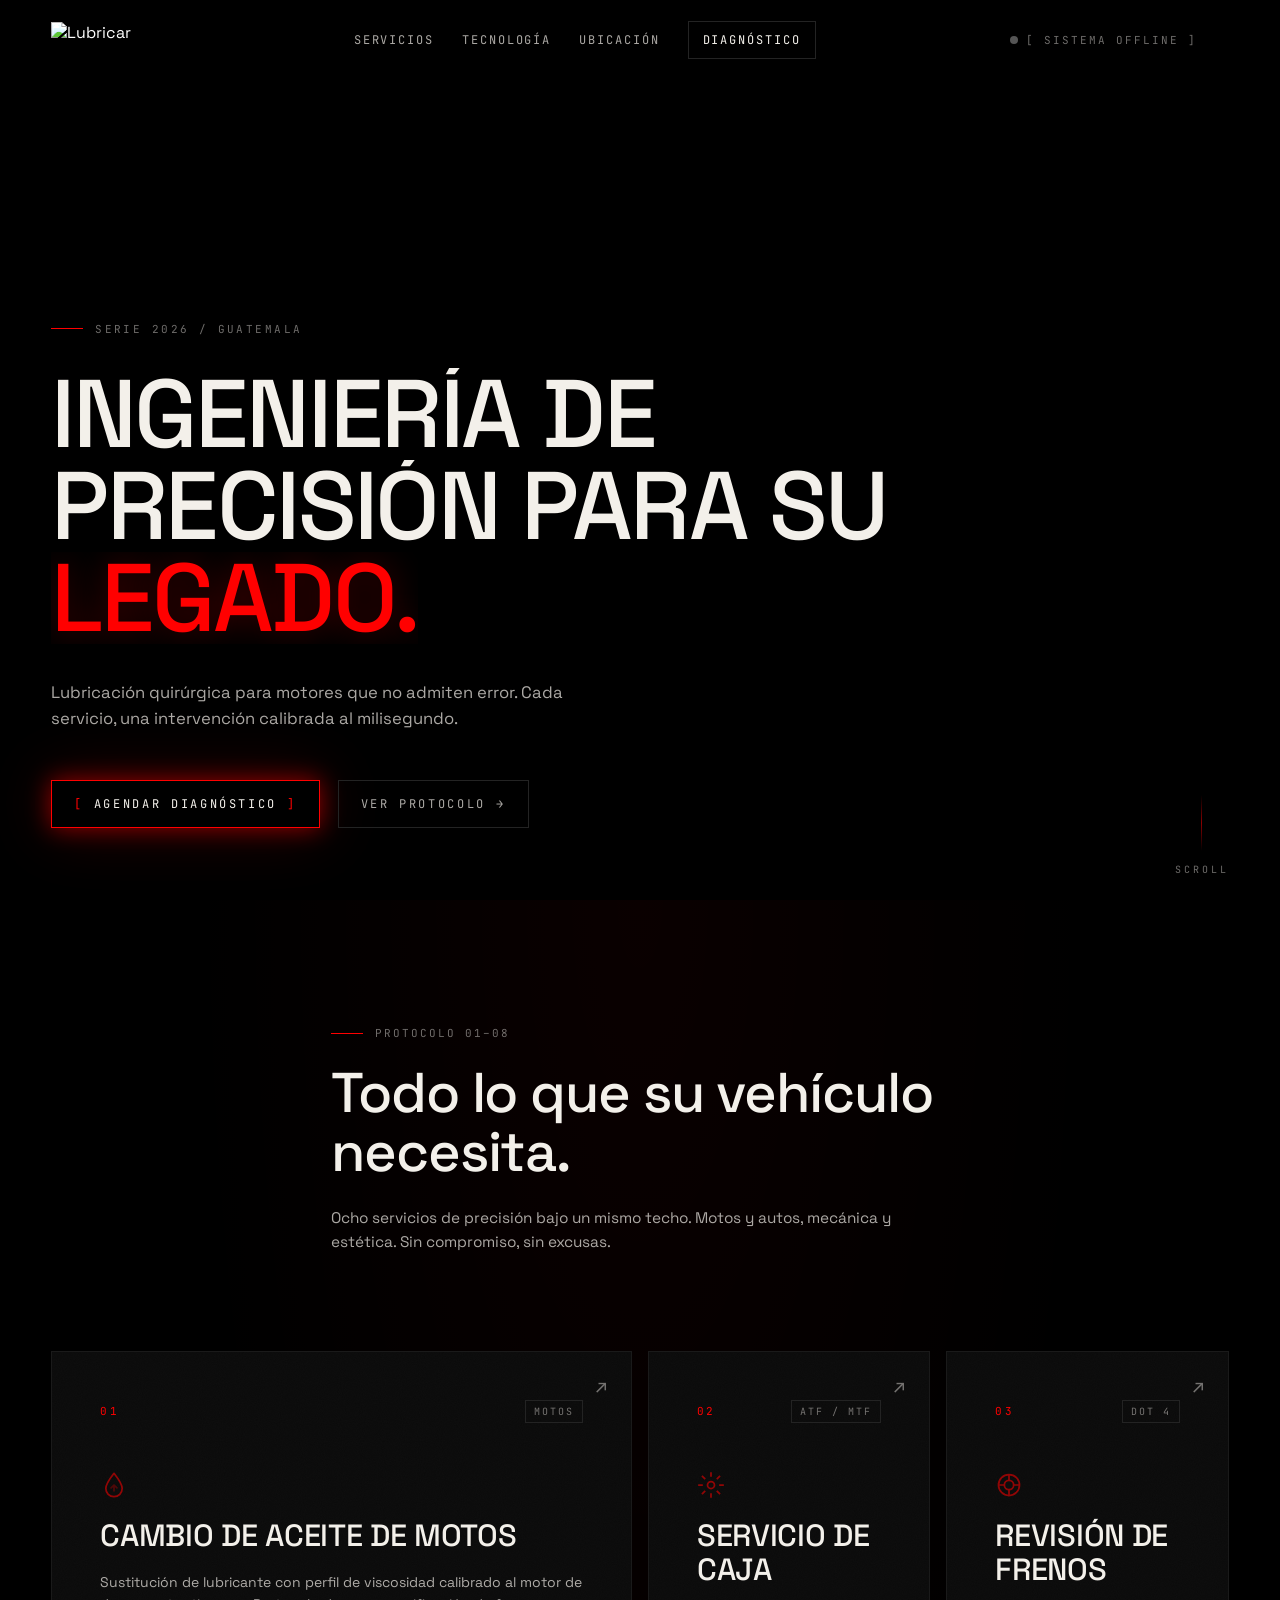
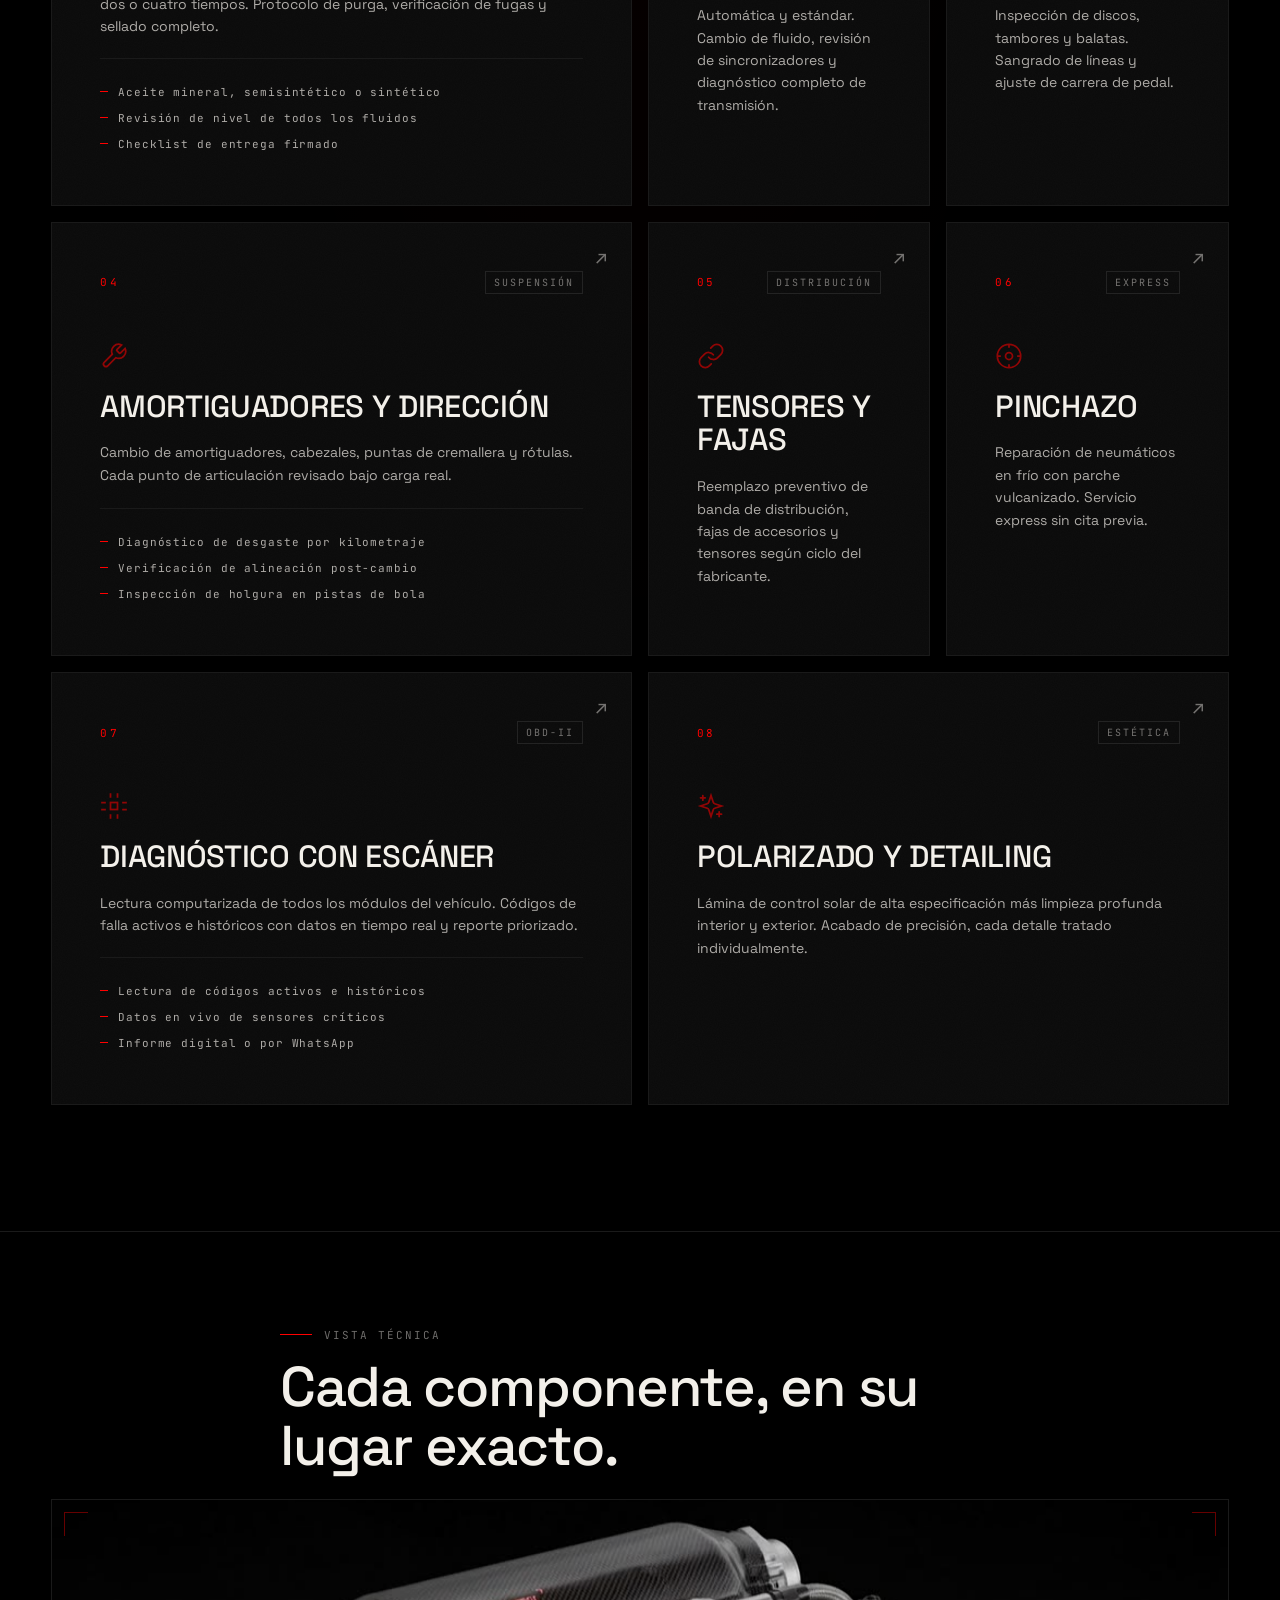
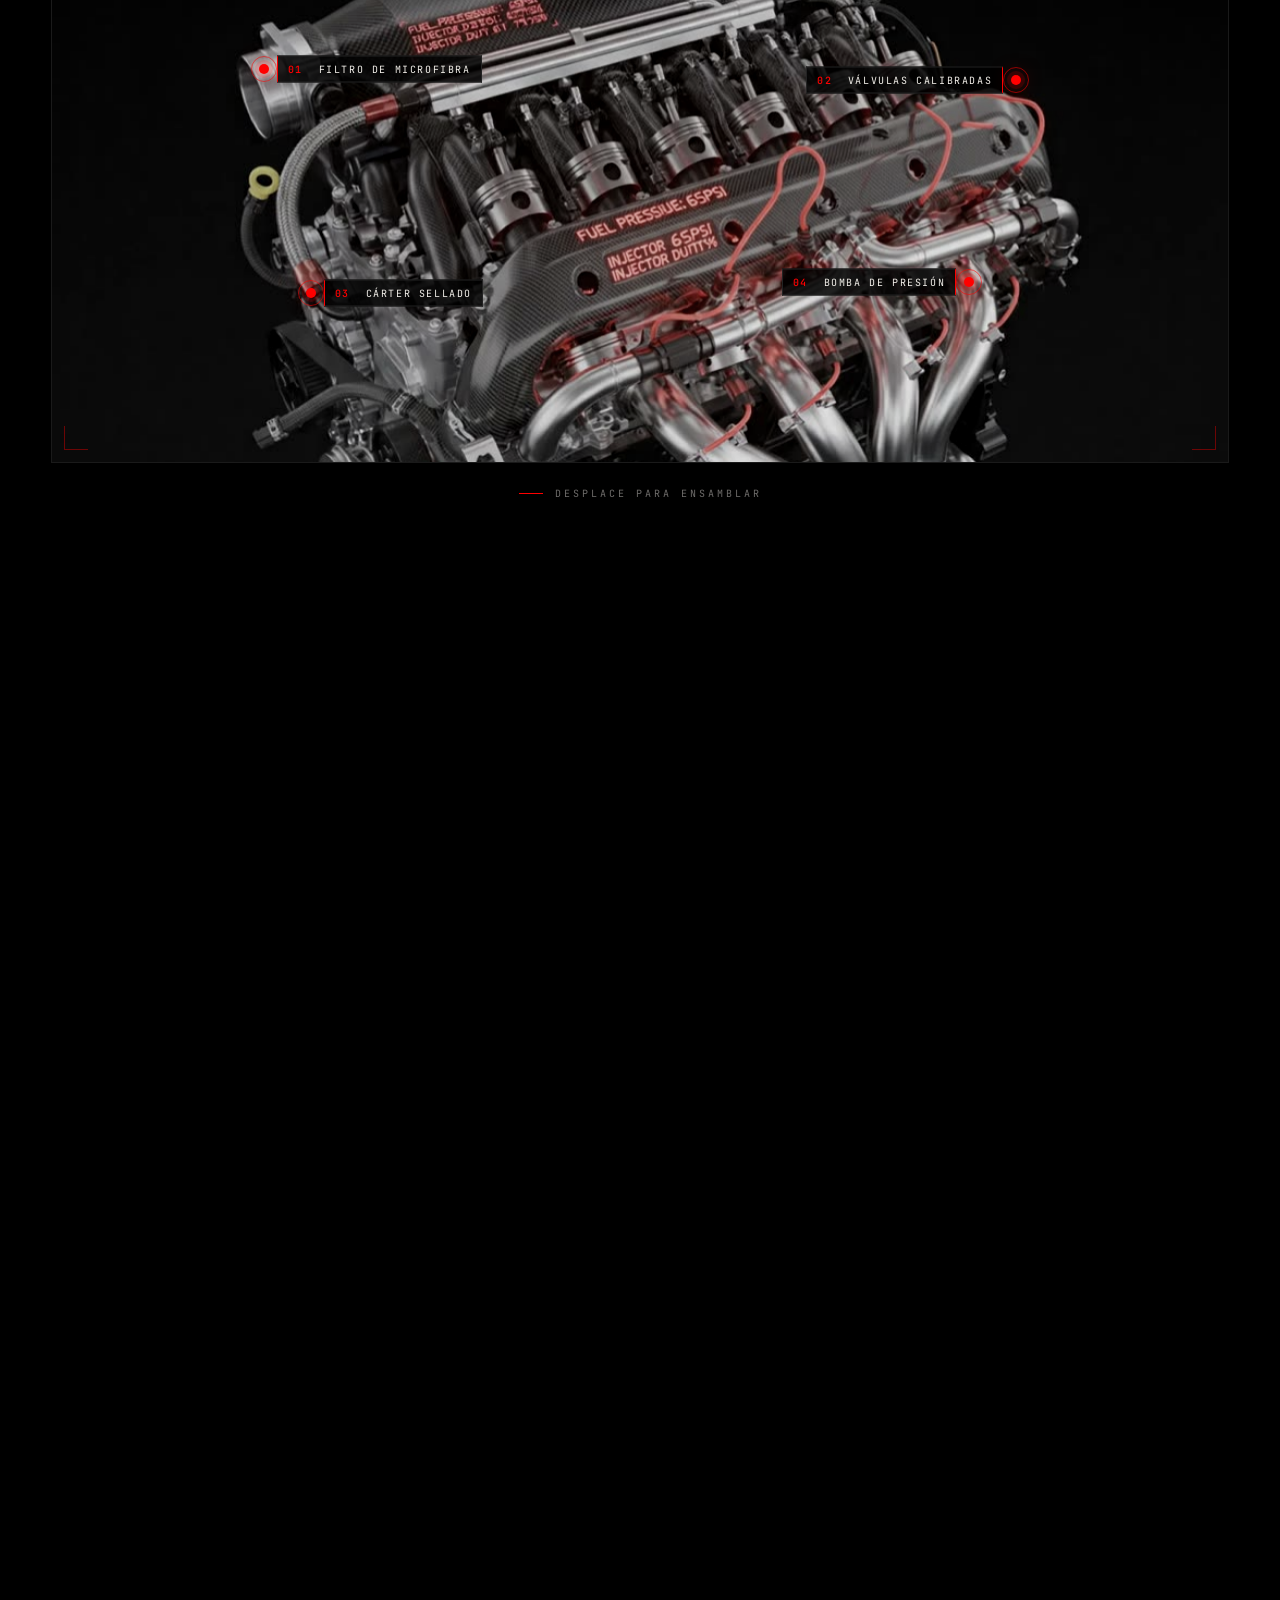
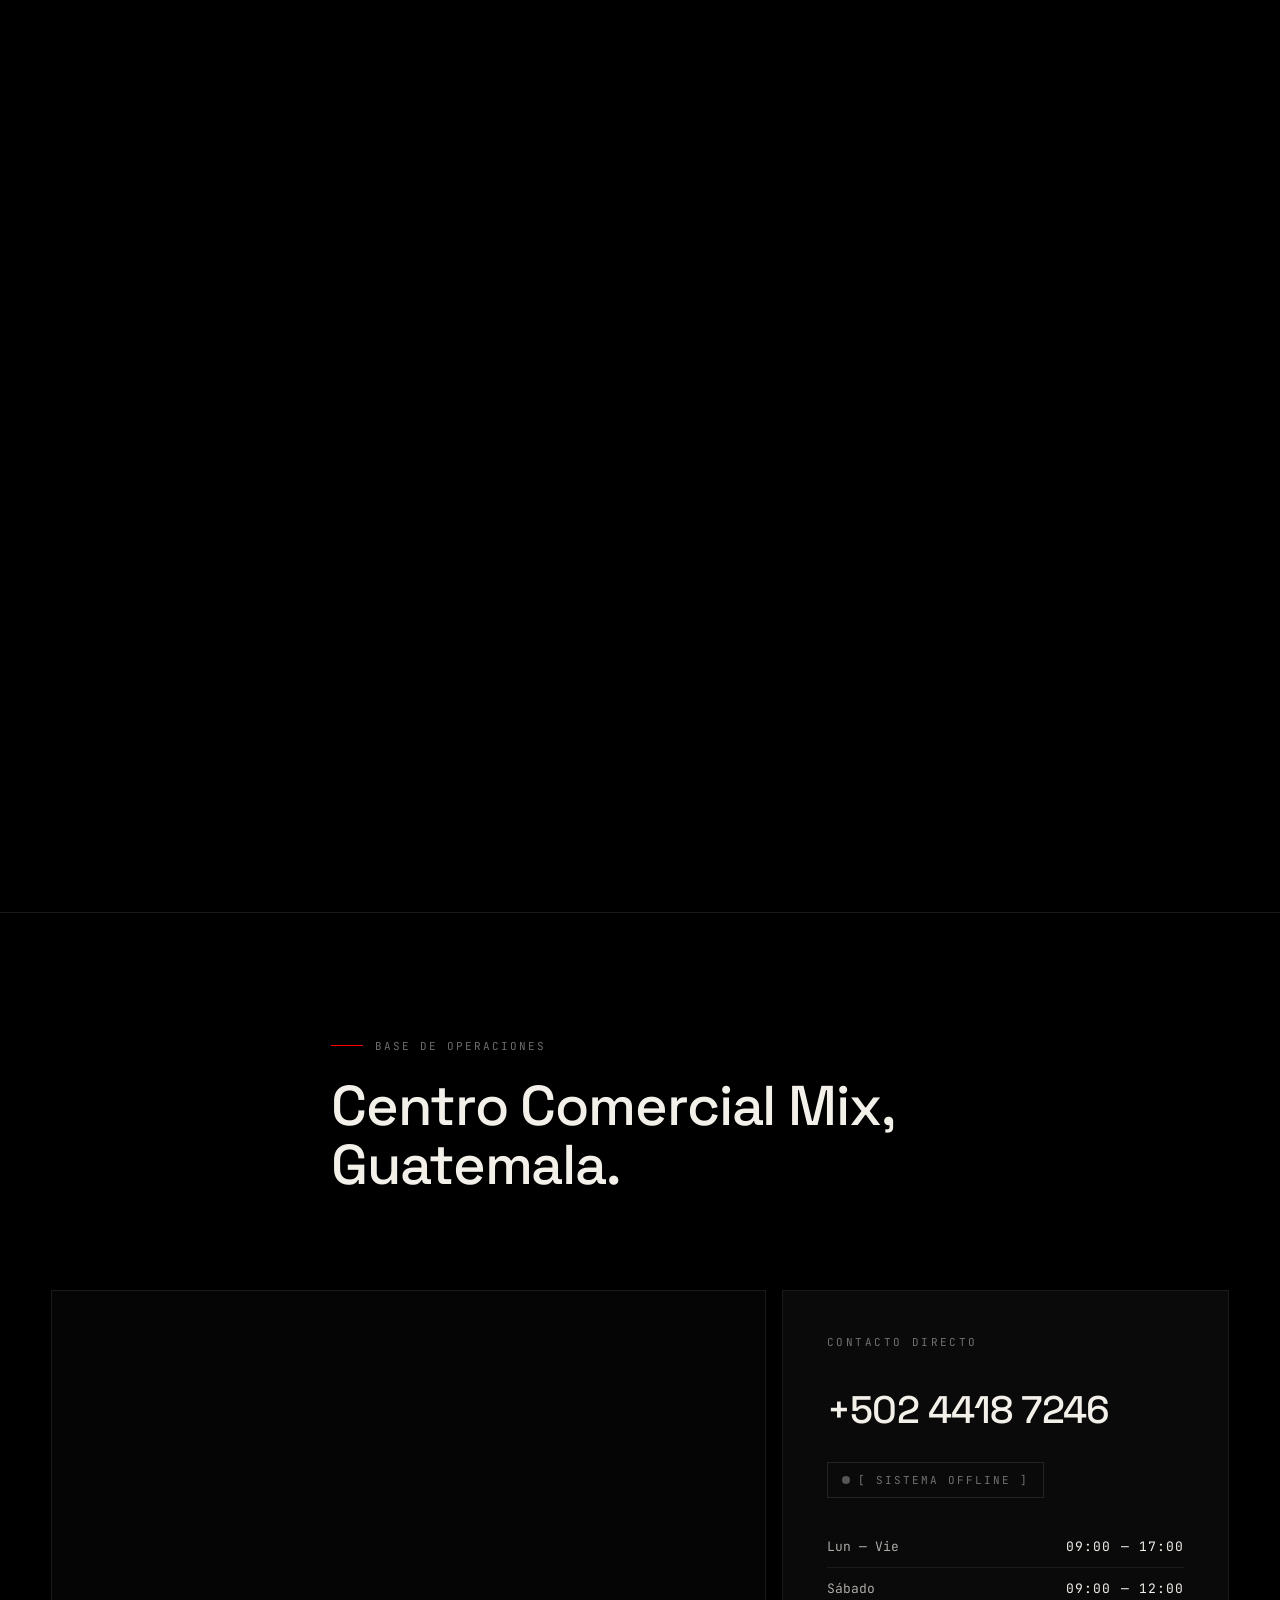
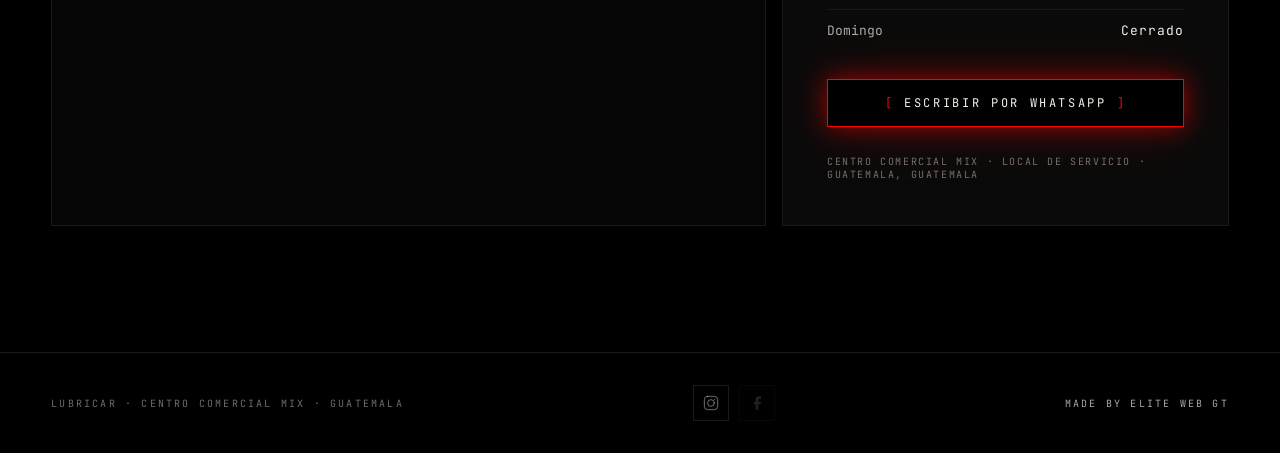
==== commit d4d4cfff: "Add real services section (8 cards) and social media icons - Replace placeholder bento with 8 actual" ====
--- a/index.html
+++ b/index.html
@@ -215,76 +215,192 @@
   <!-- ========== BENTO SERVICIOS ========== -->
   <section class="services" id="servicios">
     <header class="section-head">
-      <p class="section-kicker"><span class="rule"></span>PROTOCOLO 01–04</p>
-      <h2 class="section-title">Cuatro intervenciones. Cero compromisos.</h2>
+      <p class="section-kicker"><span class="rule"></span>PROTOCOLO 01–08</p>
+      <h2 class="section-title">Todo lo que su vehículo necesita.</h2>
       <p class="section-lead">
-        Un sistema cerrado de mantenimiento donde cada paso responde a una variable medible
-        del comportamiento de su motor.
+        Ocho servicios de precisión bajo un mismo techo. Motos y autos,
+        mecánica y estética. Sin compromiso, sin excusas.
       </p>
     </header>
 
     <div class="bento">
-      <article class="bento-cell cell-lg" data-cell="01">
+
+      <!-- 01 — ACEITE MOTOS (span 2) -->
+      <article class="bento-cell cell-2" data-cell="01">
         <div class="cell-meta">
           <span class="cell-num">01</span>
-          <span class="cell-tag">5,000 KM</span>
-        </div>
-        <h3 class="cell-title">CICLO VITAL</h3>
-        <p class="cell-desc">
-          Reemplazo programado de aceite sintético con perfil térmico calibrado.
-          La rutina que define cuántos kilómetros más vivirá su motor.
+          <span class="cell-tag">MOTOS</span>
+        </div>
+        <div class="cell-icon" aria-hidden="true">
+          <svg viewBox="0 0 24 24" fill="none" stroke="currentColor" stroke-width="1.5" stroke-linecap="round" stroke-linejoin="round">
+            <path d="M12 2C12 2 5 11 5 15a7 7 0 0 0 14 0c0-4-7-13-7-13z"/>
+            <path d="M12 12v5M9.5 14.5l2.5-2.5 2.5 2.5" opacity="0.5"/>
+          </svg>
+        </div>
+        <h3 class="cell-title">CAMBIO DE ACEITE DE MOTOS</h3>
+        <p class="cell-desc">
+          Sustitución de lubricante con perfil de viscosidad calibrado al motor de dos
+          o cuatro tiempos. Protocolo de purga, verificación de fugas y sellado completo.
         </p>
         <ul class="cell-list">
-          <li>Aceite full sintético clasificación API SP</li>
-          <li>Filtro premium de microfibra sintética</li>
-          <li>Reporte de sedimentos y viscosidad</li>
+          <li>Aceite mineral, semisintético o sintético</li>
+          <li>Revisión de nivel de todos los fluidos</li>
+          <li>Checklist de entrega firmado</li>
         </ul>
         <span class="cell-arrow" aria-hidden="true">↗</span>
       </article>
 
+      <!-- 02 — CAJA -->
       <article class="bento-cell" data-cell="02">
         <div class="cell-meta">
           <span class="cell-num">02</span>
-          <span class="cell-tag">Δ FRICCIÓN</span>
-        </div>
-        <h3 class="cell-title">CONTROL DE INERCIA</h3>
-        <p class="cell-desc">
-          Aditivos antifricción y tratamiento de superficies internas para
-          neutralizar la pérdida de potencia por desgaste mecánico.
-        </p>
-        <span class="cell-arrow" aria-hidden="true">↗</span>
-      </article>
-
+          <span class="cell-tag">ATF / MTF</span>
+        </div>
+        <div class="cell-icon" aria-hidden="true">
+          <svg viewBox="0 0 24 24" fill="none" stroke="currentColor" stroke-width="1.5">
+            <circle cx="12" cy="12" r="3"/>
+            <path d="M12 1v4m0 14v4M4.22 4.22l2.83 2.83m9.9 9.9 2.83 2.83M1 12h4m14 0h4M4.22 19.78l2.83-2.83m9.9-9.9 2.83-2.83"/>
+          </svg>
+        </div>
+        <h3 class="cell-title">SERVICIO DE CAJA</h3>
+        <p class="cell-desc">
+          Automática y estándar. Cambio de fluido, revisión de sincronizadores
+          y diagnóstico completo de transmisión.
+        </p>
+        <span class="cell-arrow" aria-hidden="true">↗</span>
+      </article>
+
+      <!-- 03 — FRENOS -->
       <article class="bento-cell" data-cell="03">
         <div class="cell-meta">
           <span class="cell-num">03</span>
-          <span class="cell-tag">10K · 20K · 40K</span>
-        </div>
-        <h3 class="cell-title">SINCRONIZACIÓN</h3>
-        <p class="cell-desc">
-          Servicio escalonado por kilometraje:
-          revisión de bujías, banda, refrigerante y caja según protocolo del fabricante.
-        </p>
-        <span class="cell-arrow" aria-hidden="true">↗</span>
-      </article>
-
-      <article class="bento-cell cell-lg" data-cell="04">
+          <span class="cell-tag">DOT 4</span>
+        </div>
+        <div class="cell-icon" aria-hidden="true">
+          <svg viewBox="0 0 24 24" fill="none" stroke="currentColor" stroke-width="1.5">
+            <circle cx="12" cy="12" r="9"/>
+            <circle cx="12" cy="12" r="4"/>
+            <path d="M12 3v5M12 16v5M3 12h5M16 12h5"/>
+          </svg>
+        </div>
+        <h3 class="cell-title">REVISIÓN DE FRENOS</h3>
+        <p class="cell-desc">
+          Inspección de discos, tambores y balatas. Sangrado de líneas
+          y ajuste de carrera de pedal.
+        </p>
+        <span class="cell-arrow" aria-hidden="true">↗</span>
+      </article>
+
+      <!-- 04 — AMORTIGUADORES (span 2) -->
+      <article class="bento-cell cell-2" data-cell="04">
         <div class="cell-meta">
           <span class="cell-num">04</span>
-          <span class="cell-tag">DIAGNÓSTICO</span>
-        </div>
-        <h3 class="cell-title">ANÁLISIS DE INTEGRIDAD</h3>
-        <p class="cell-desc">
-          Escaneo computarizado OBD-II + auditoría visual de sistemas críticos.
-          Le entregamos el estado de su motor en métricas, no en opiniones.
+          <span class="cell-tag">SUSPENSIÓN</span>
+        </div>
+        <div class="cell-icon" aria-hidden="true">
+          <svg viewBox="0 0 24 24" fill="none" stroke="currentColor" stroke-width="1.5" stroke-linecap="round">
+            <path d="M14.7 6.3a1 1 0 0 0 0 1.4l1.6 1.6a1 1 0 0 0 1.4 0l3.77-3.77a6 6 0 0 1-7.94 7.94l-6.91 6.91a2.12 2.12 0 0 1-3-3l6.91-6.91a6 6 0 0 1 7.94-7.94l-3.76 3.76z"/>
+          </svg>
+        </div>
+        <h3 class="cell-title">AMORTIGUADORES Y DIRECCIÓN</h3>
+        <p class="cell-desc">
+          Cambio de amortiguadores, cabezales, puntas de cremallera y rótulas.
+          Cada punto de articulación revisado bajo carga real.
         </p>
         <ul class="cell-list">
-          <li>Lectura de códigos de falla y datos en vivo</li>
-          <li>Inspección de fugas, mangueras, correas</li>
-          <li>Informe digital con recomendaciones priorizadas</li>
+          <li>Diagnóstico de desgaste por kilometraje</li>
+          <li>Verificación de alineación post-cambio</li>
+          <li>Inspección de holgura en pistas de bola</li>
         </ul>
         <span class="cell-arrow" aria-hidden="true">↗</span>
       </article>
+
+      <!-- 05 — TENSORES -->
+      <article class="bento-cell" data-cell="05">
+        <div class="cell-meta">
+          <span class="cell-num">05</span>
+          <span class="cell-tag">DISTRIBUCIÓN</span>
+        </div>
+        <div class="cell-icon" aria-hidden="true">
+          <svg viewBox="0 0 24 24" fill="none" stroke="currentColor" stroke-width="1.5" stroke-linecap="round">
+            <path d="M10 13a5 5 0 0 0 7.54.54l3-3a5 5 0 0 0-7.07-7.07l-1.72 1.71"/>
+            <path d="M14 11a5 5 0 0 0-7.54-.54l-3 3a5 5 0 0 0 7.07 7.07l1.71-1.71"/>
+          </svg>
+        </div>
+        <h3 class="cell-title">TENSORES Y FAJAS</h3>
+        <p class="cell-desc">
+          Reemplazo preventivo de banda de distribución, fajas de accesorios
+          y tensores según ciclo del fabricante.
+        </p>
+        <span class="cell-arrow" aria-hidden="true">↗</span>
+      </article>
+
+      <!-- 06 — PINCHAZO -->
+      <article class="bento-cell" data-cell="06">
+        <div class="cell-meta">
+          <span class="cell-num">06</span>
+          <span class="cell-tag">EXPRESS</span>
+        </div>
+        <div class="cell-icon" aria-hidden="true">
+          <svg viewBox="0 0 24 24" fill="none" stroke="currentColor" stroke-width="1.5">
+            <circle cx="12" cy="12" r="10"/>
+            <circle cx="12" cy="12" r="3"/>
+            <path d="M12 2v3M12 19v3M2 12h3M19 12h3"/>
+          </svg>
+        </div>
+        <h3 class="cell-title">PINCHAZO</h3>
+        <p class="cell-desc">
+          Reparación de neumáticos en frío con parche vulcanizado.
+          Servicio express sin cita previa.
+        </p>
+        <span class="cell-arrow" aria-hidden="true">↗</span>
+      </article>
+
+      <!-- 07 — ESCÁNER (span 2) -->
+      <article class="bento-cell cell-2" data-cell="07">
+        <div class="cell-meta">
+          <span class="cell-num">07</span>
+          <span class="cell-tag">OBD-II</span>
+        </div>
+        <div class="cell-icon" aria-hidden="true">
+          <svg viewBox="0 0 24 24" fill="none" stroke="currentColor" stroke-width="1.5">
+            <rect x="9" y="9" width="6" height="6"/>
+            <path d="M9 1v4M15 1v4M9 19v4M15 19v4M1 9h4M1 15h4M19 9h4M19 15h4"/>
+          </svg>
+        </div>
+        <h3 class="cell-title">DIAGNÓSTICO CON ESCÁNER</h3>
+        <p class="cell-desc">
+          Lectura computarizada de todos los módulos del vehículo. Códigos de falla
+          activos e históricos con datos en tiempo real y reporte priorizado.
+        </p>
+        <ul class="cell-list">
+          <li>Lectura de códigos activos e históricos</li>
+          <li>Datos en vivo de sensores críticos</li>
+          <li>Informe digital o por WhatsApp</li>
+        </ul>
+        <span class="cell-arrow" aria-hidden="true">↗</span>
+      </article>
+
+      <!-- 08 — DETAILING (span 2) -->
+      <article class="bento-cell cell-2" data-cell="08">
+        <div class="cell-meta">
+          <span class="cell-num">08</span>
+          <span class="cell-tag">ESTÉTICA</span>
+        </div>
+        <div class="cell-icon" aria-hidden="true">
+          <svg viewBox="0 0 24 24" fill="none" stroke="currentColor" stroke-width="1.5" stroke-linecap="round">
+            <path d="m12 3-1.912 5.813a2 2 0 0 1-1.275 1.275L3 12l5.813 1.912a2 2 0 0 1 1.275 1.275L12 21l1.912-5.813a2 2 0 0 1 1.275-1.275L21 12l-5.813-1.912a2 2 0 0 1-1.275-1.275L12 3Z"/>
+            <path d="M5 3v4M19 17v4M3 5h4M17 19h4"/>
+          </svg>
+        </div>
+        <h3 class="cell-title">POLARIZADO Y DETAILING</h3>
+        <p class="cell-desc">
+          Lámina de control solar de alta especificación más limpieza profunda interior
+          y exterior. Acabado de precisión, cada detalle tratado individualmente.
+        </p>
+        <span class="cell-arrow" aria-hidden="true">↗</span>
+      </article>
+
     </div>
   </section>
 
@@ -403,6 +519,33 @@
   <footer class="site-footer">
     <div class="footer-inner">
       <span class="footer-mark">LUBRICAR · CENTRO COMERCIAL MIX · GUATEMALA</span>
+
+      <div class="footer-social" aria-label="Redes sociales">
+        <a
+          class="footer-social-link"
+          href="https://www.instagram.com/tallerlubricar?igsh=OWF1amNydGVkMnVi"
+          target="_blank"
+          rel="noopener"
+          aria-label="Instagram de Lubricar"
+          title="Instagram · @tallerlubricar"
+        >
+          <svg viewBox="0 0 24 24" fill="none" stroke="currentColor" stroke-width="1.5" stroke-linecap="round" stroke-linejoin="round" aria-hidden="true">
+            <rect x="2" y="2" width="20" height="20" rx="5" ry="5"/>
+            <circle cx="12" cy="12" r="5"/>
+            <circle cx="17.5" cy="6.5" r="1" fill="currentColor" stroke="none"/>
+          </svg>
+        </a>
+        <span
+          class="footer-social-link is-inactive"
+          aria-label="Facebook (próximamente)"
+          title="Facebook · próximamente"
+        >
+          <svg viewBox="0 0 24 24" fill="currentColor" aria-hidden="true">
+            <path d="M18 2h-3a5 5 0 0 0-5 5v3H7v4h3v8h4v-8h3l1-4h-4V7a1 1 0 0 1 1-1h3z"/>
+          </svg>
+        </span>
+      </div>
+
       <a
         class="footer-credit"
         href="https://wa.me/50241497324?text=Hola%20Elite%20Web%20GT%2C%20quiero%20iniciar%20un%20proyecto%20de%20sitio%20web."
--- a/css/style.css
+++ b/css/style.css
@@ -439,10 +439,12 @@
   margin: 0 auto;
   padding: 0 var(--shell);
   display: grid;
-  grid-template-columns: 1.4fr 1fr;
+  grid-template-columns: repeat(4, 1fr);
   grid-auto-rows: auto;
   gap: 16px;
 }
+
+.cell-2 { grid-column: span 2; }
 
 .bento-cell {
   position: relative;
@@ -547,6 +549,18 @@
   background: var(--neon);
 }
 
+.cell-icon {
+  width: 28px;
+  height: 28px;
+  color: var(--neon);
+  opacity: 0.55;
+  margin-bottom: 20px;
+  flex-shrink: 0;
+  transition: opacity 0.3s var(--ease);
+}
+.cell-icon svg { width: 100%; height: 100%; }
+.bento-cell:hover .cell-icon { opacity: 1; }
+
 .cell-arrow {
   position: absolute;
   top: 24px;
@@ -877,6 +891,33 @@
 }
 .footer-credit:hover { color: var(--neon); }
 
+.footer-social {
+  display: flex;
+  align-items: center;
+  gap: 10px;
+}
+
+.footer-social-link {
+  display: grid;
+  place-items: center;
+  width: 36px;
+  height: 36px;
+  border: 1px solid var(--steel);
+  color: var(--whisper);
+  transition: all 0.25s var(--ease);
+  cursor: pointer;
+}
+.footer-social-link svg { width: 16px; height: 16px; }
+.footer-social-link:not(.is-inactive):hover {
+  border-color: var(--neon);
+  color: var(--neon);
+  box-shadow: var(--neon-glow);
+}
+.footer-social-link.is-inactive {
+  opacity: 0.3;
+  cursor: not-allowed;
+}
+
 /* ============================================================
    FLOATING WHATSAPP FAB
    ============================================================ */
@@ -939,6 +980,10 @@
 /* ============================================================
    RESPONSIVE
    ============================================================ */
+@media (max-width: 1100px) {
+  .bento { grid-template-columns: repeat(2, 1fr); }
+}
+
 @media (max-width: 960px) {
   .nav-links { display: none; }
   .nav-burger { display: block; min-width: 48px; min-height: 48px; }
@@ -1011,8 +1056,8 @@
   }
   .hero-title { font-size: clamp(40px, 9vw, 64px); }
 
-  .bento { grid-template-columns: 1fr; }
-  .bento-cell { min-height: 240px; padding: 28px 24px; }
+  .bento { grid-template-columns: 1fr 1fr; }
+  .bento-cell { min-height: 200px; padding: 28px 24px; }
 
   .location-grid { grid-template-columns: 1fr; }
   /* aire al final para que la FAB no tape el último CTA */
@@ -1026,7 +1071,7 @@
     flex-direction: column;
     align-items: flex-start;
     text-align: left;
-    gap: 12px;
+    gap: 16px;
   }
   .site-footer { padding-bottom: calc(32px + env(safe-area-inset-bottom)); }
 
@@ -1048,6 +1093,8 @@
   .hero-actions { flex-direction: column; align-items: stretch; }
   .hero-actions .cta { justify-content: center; }
   .cell-list li { font-size: 10px; }
+  .bento { grid-template-columns: 1fr; }
+  .cell-2 { grid-column: span 1; }
 
   /* FAB compacta a solo ícono en pantallas pequeñas */
   .wa-fab { padding: 0; border-radius: 0; }
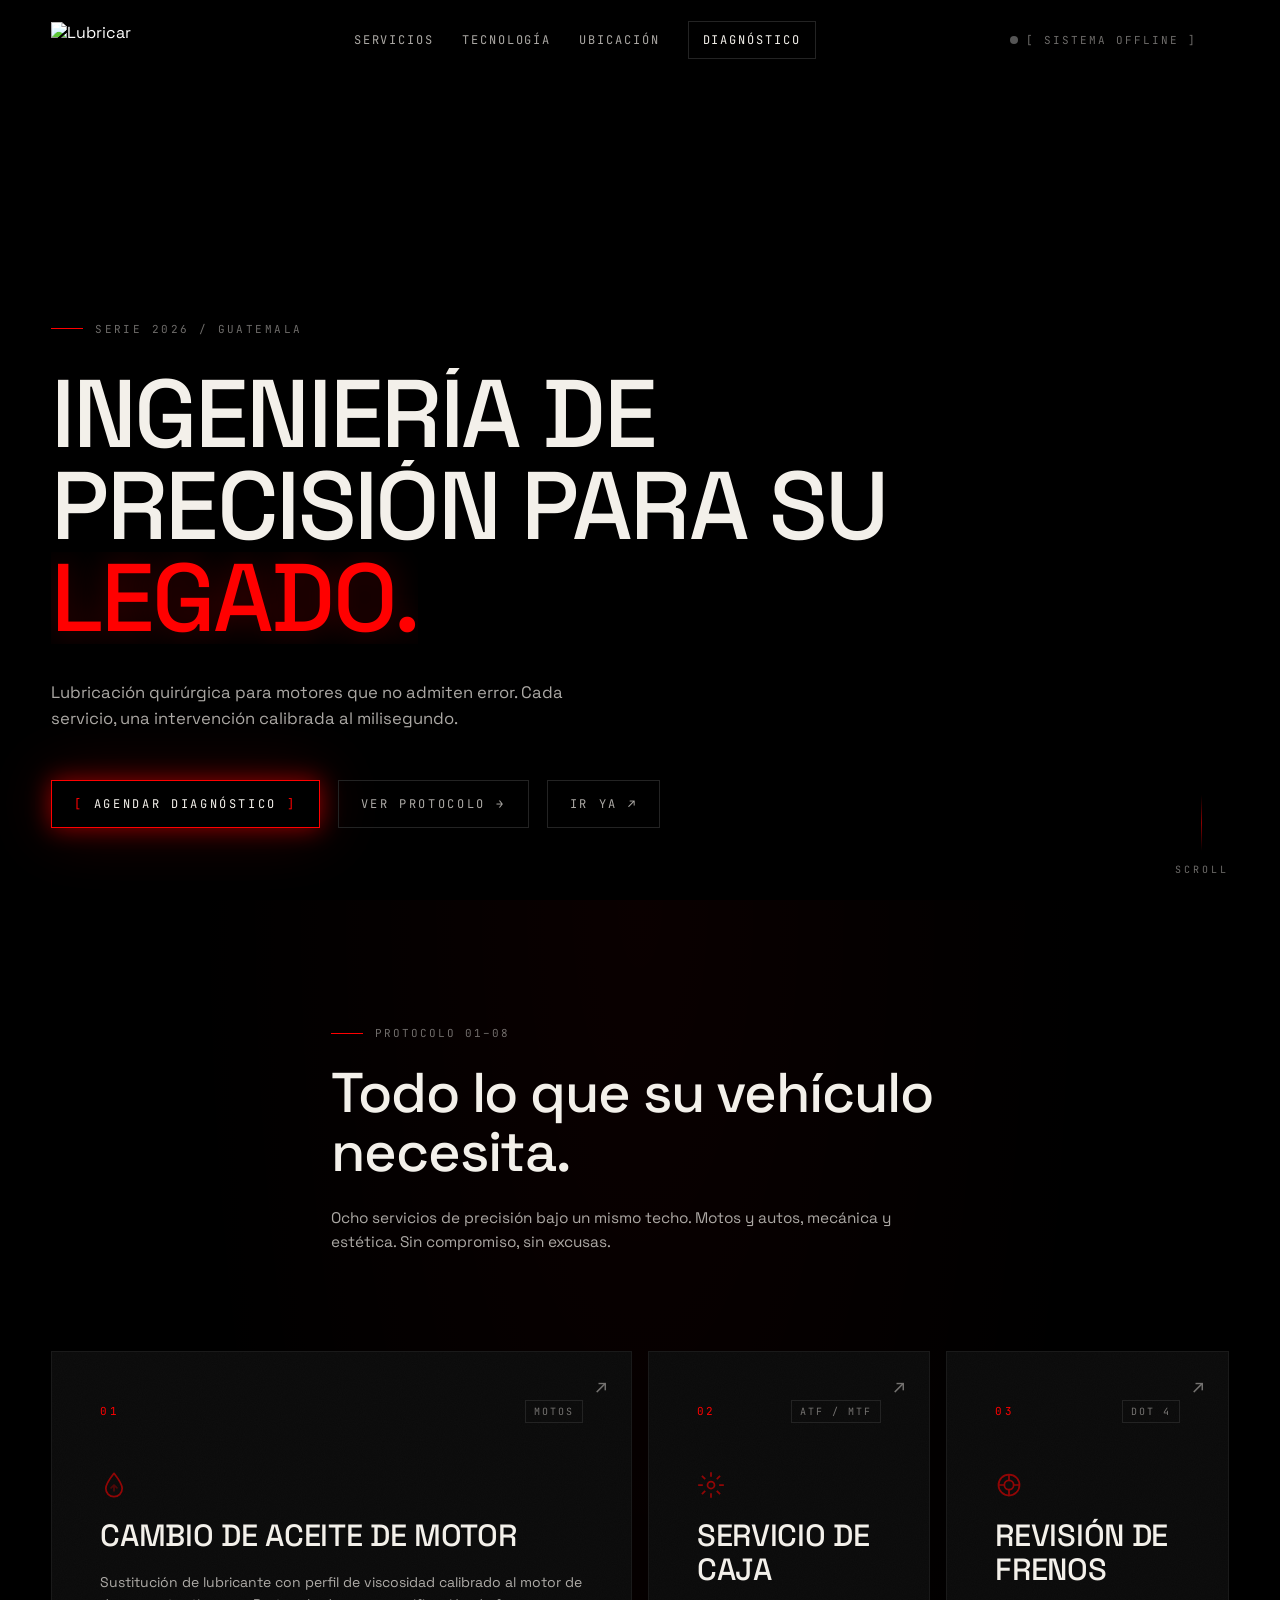
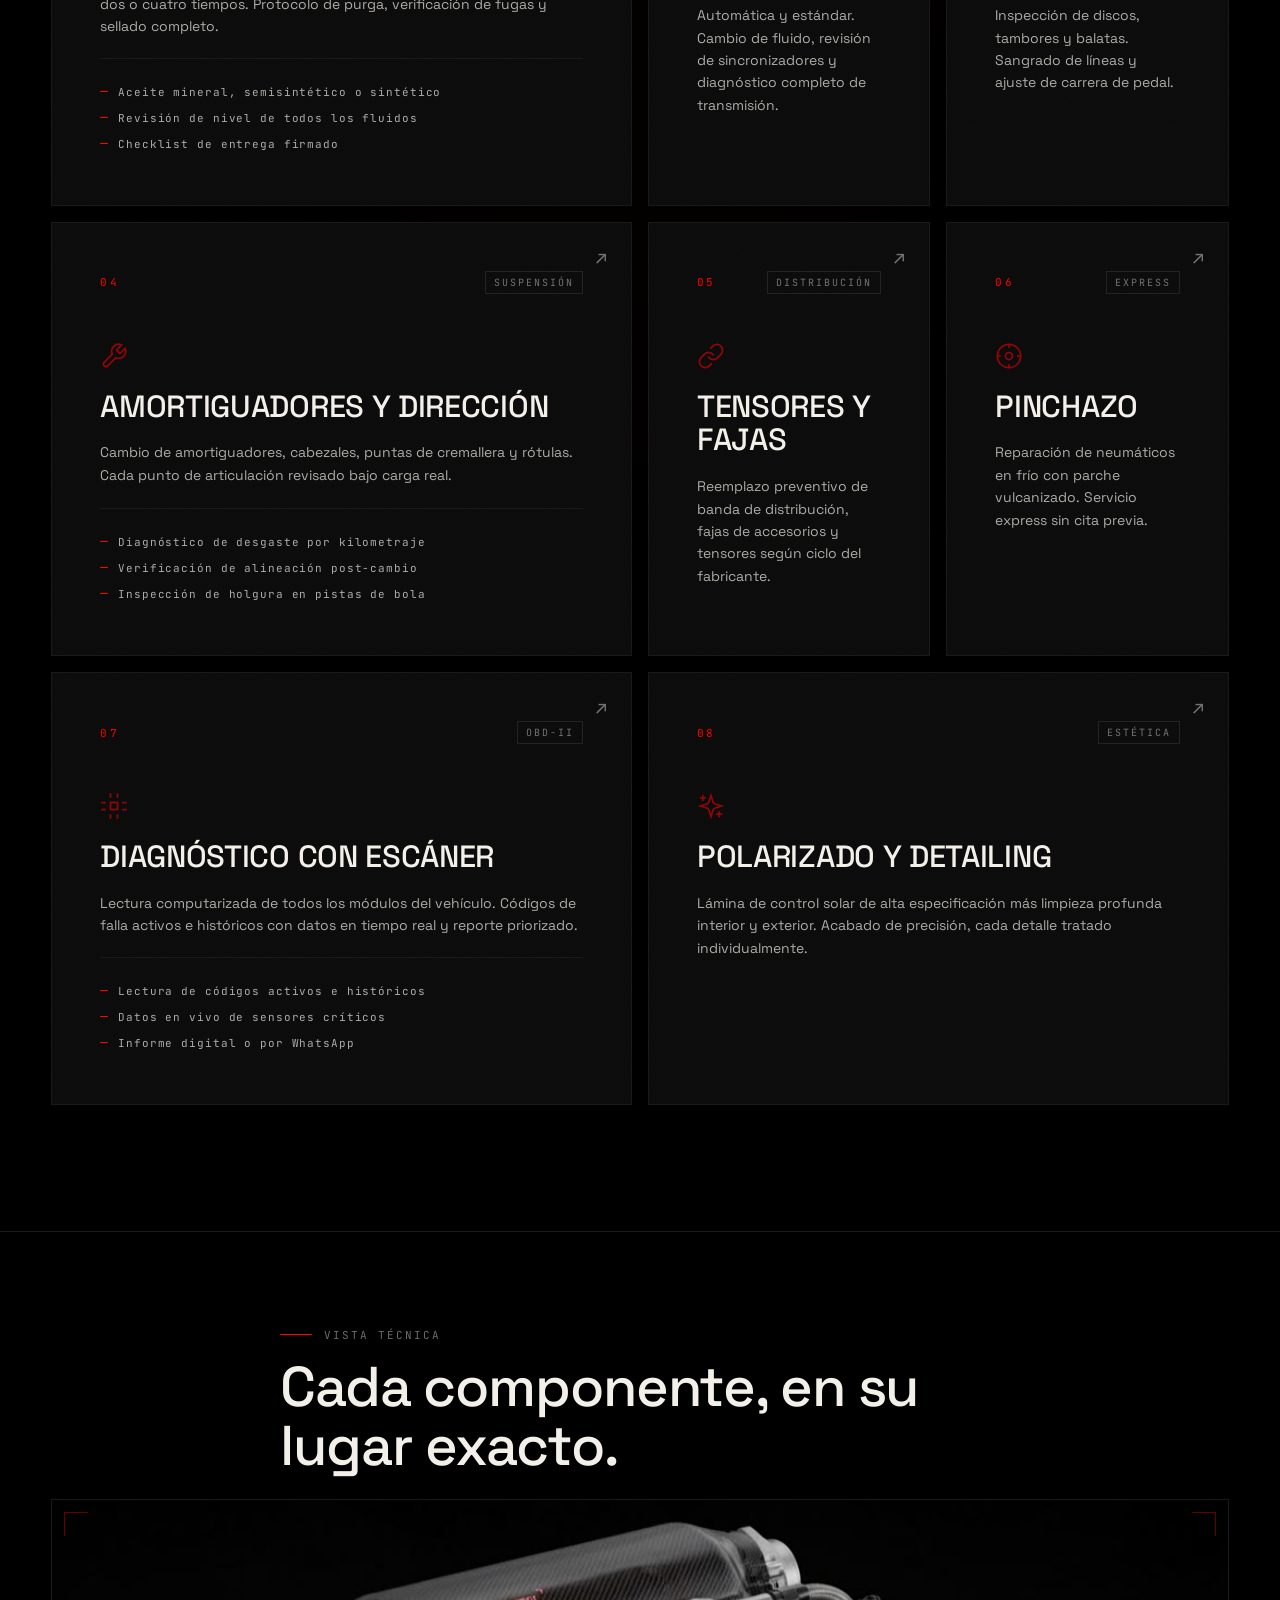
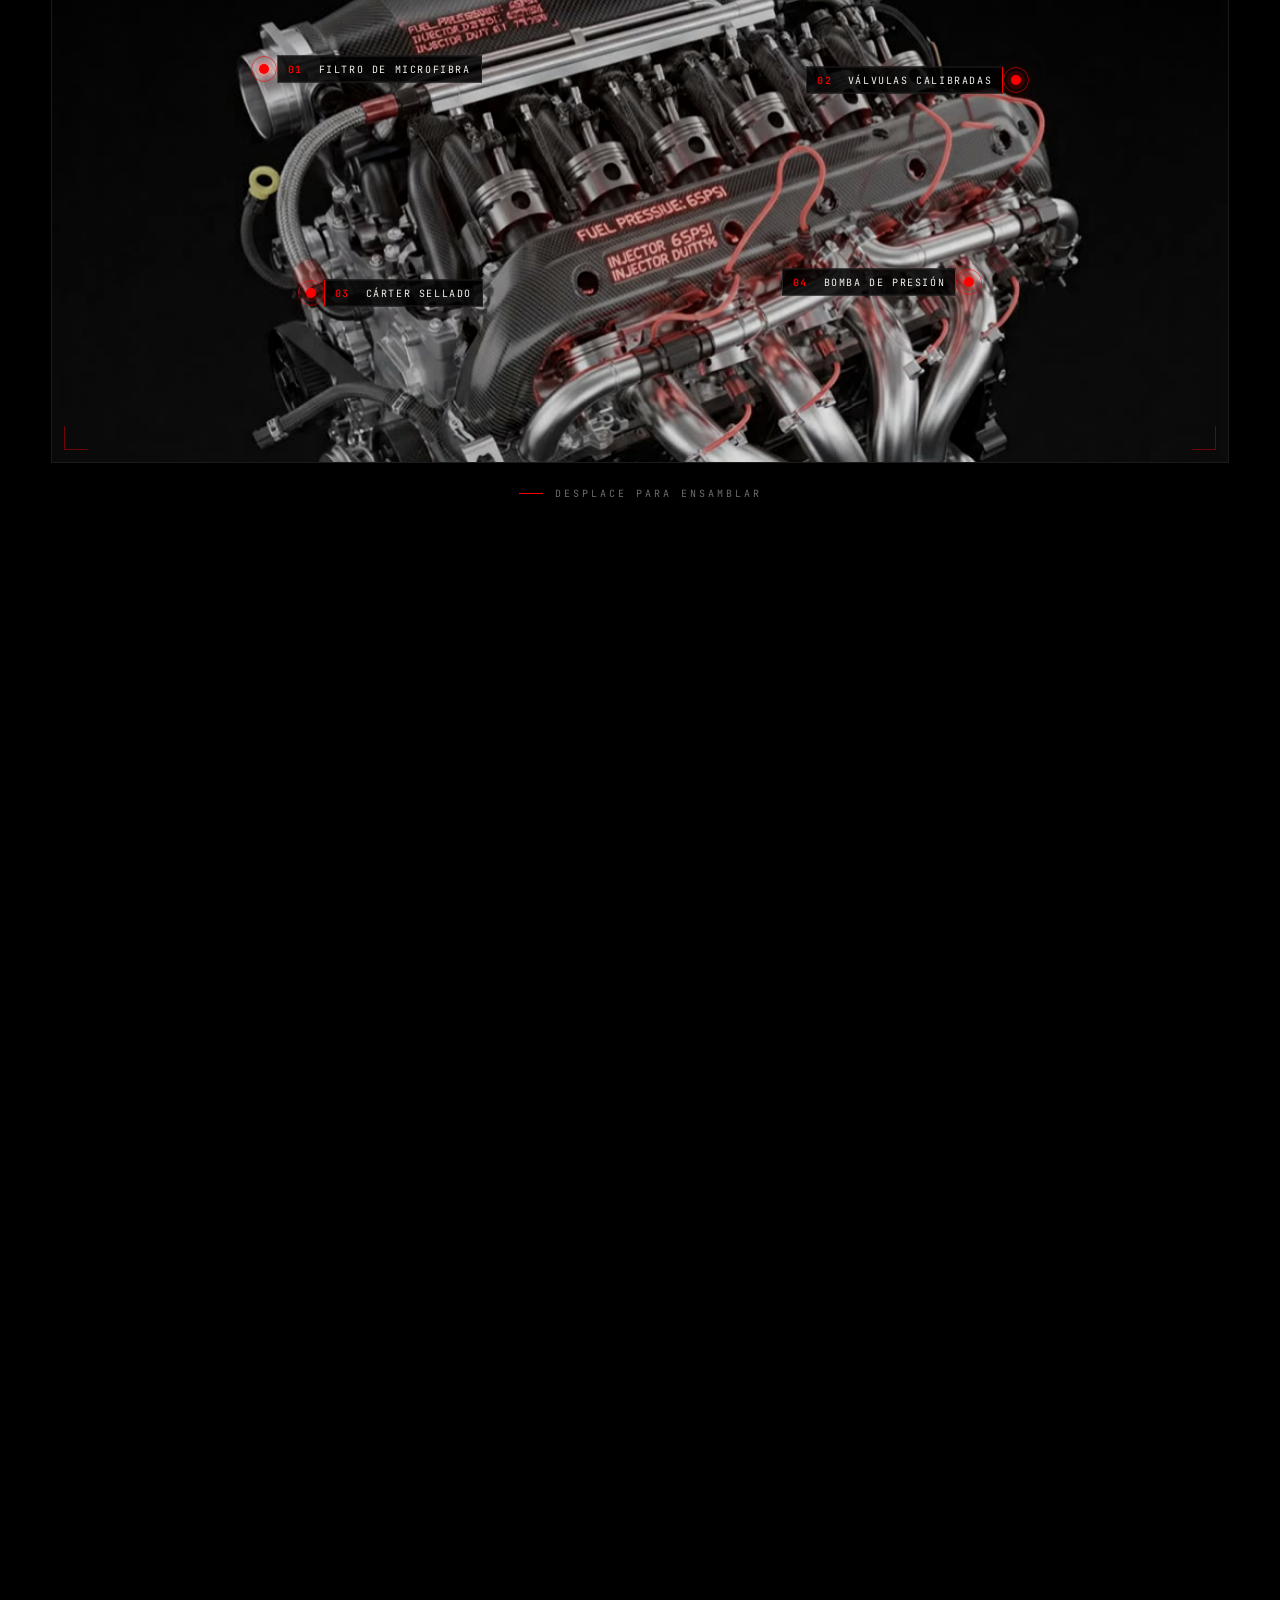
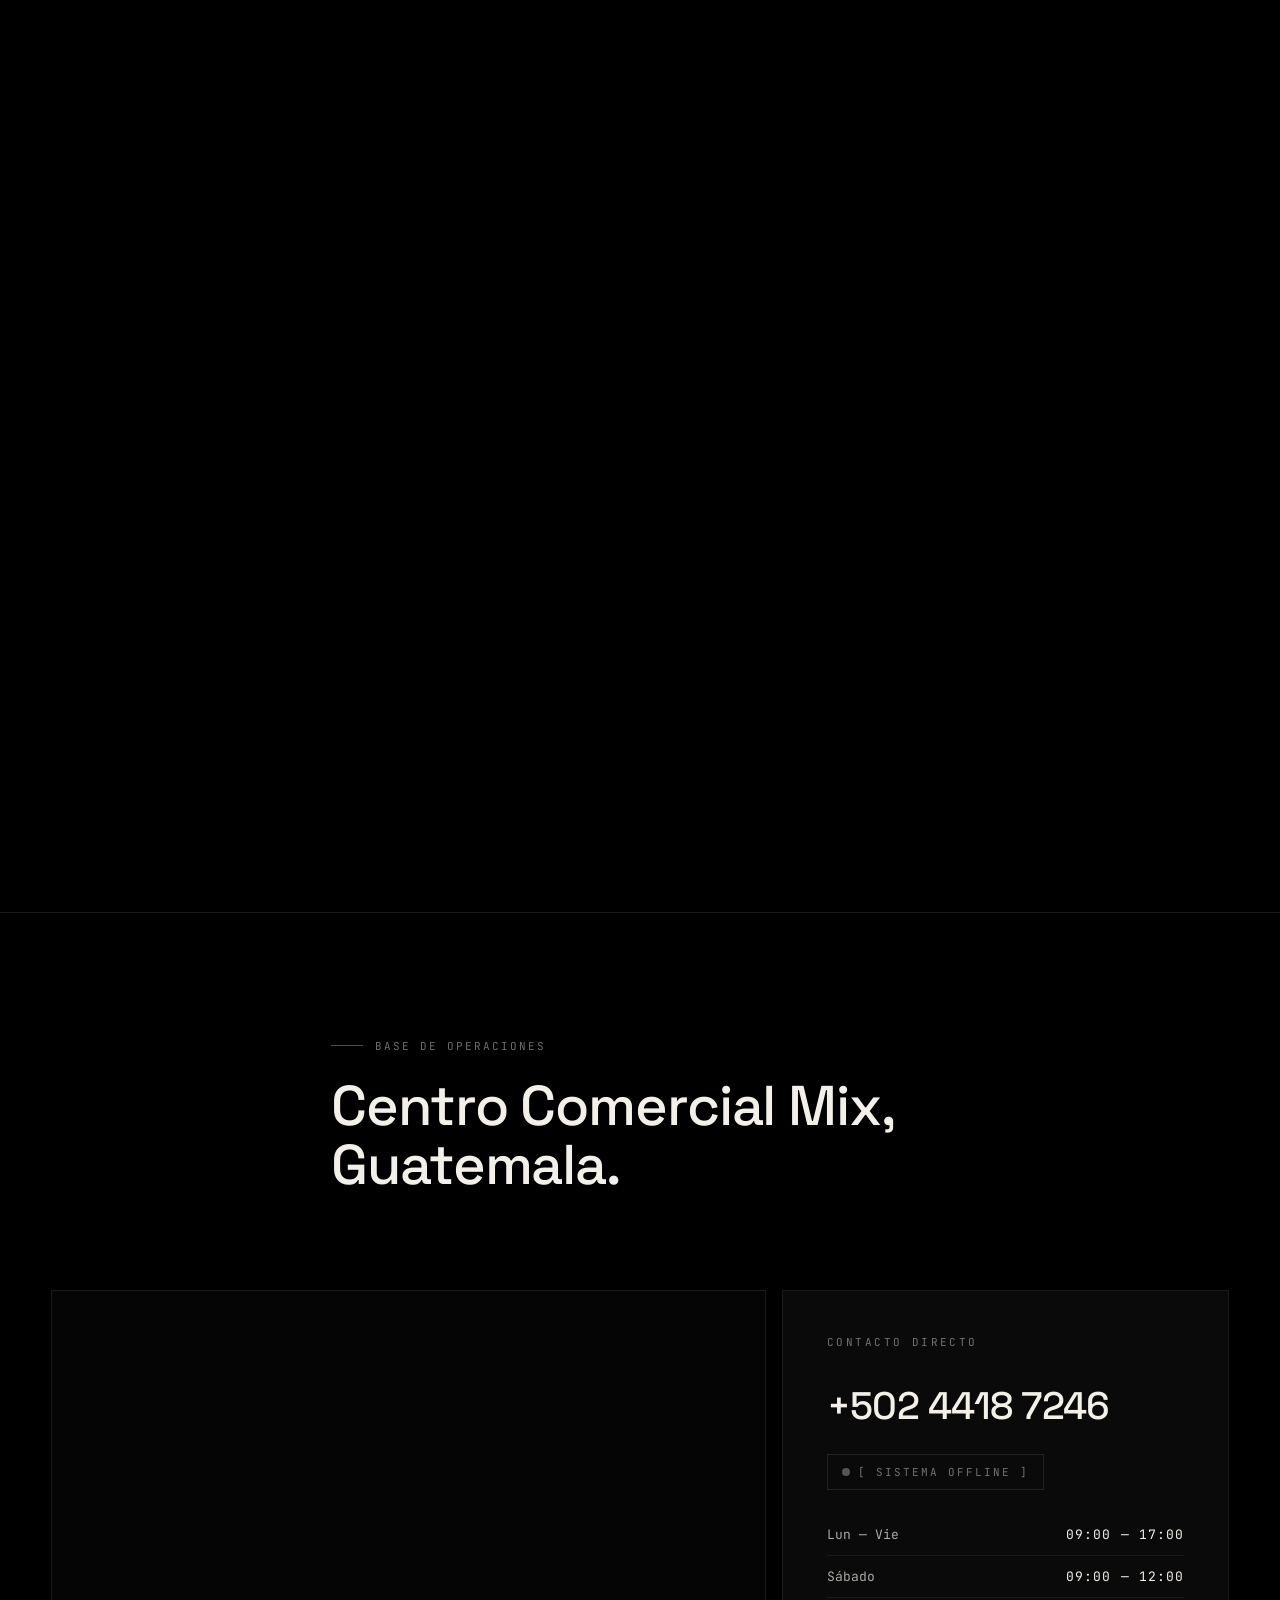
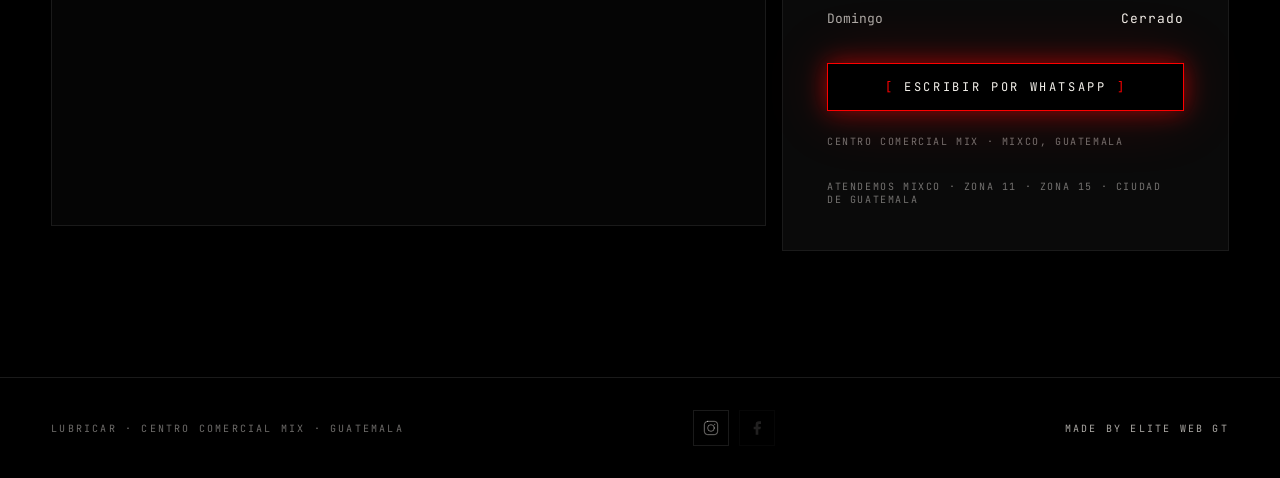
==== commit 771f40f3: "10/10 upgrade: perf, local SEO, 8 service pages, circular WA FAB Performance: - Lenis uses GSAP tick" ====
--- a/index.html
+++ b/index.html
@@ -8,22 +8,22 @@
   <meta name="format-detection" content="telephone=yes" />
 
   <!-- ===== Primary SEO ===== -->
-  <title>Lubricar | Cambio de Aceite y Lubricación Premium · Centro Comercial Mix, Guatemala</title>
-  <meta name="description" content="Lubricación quirúrgica de motores en Guatemala. Cambio de aceite sintético, control de fricción, sincronización por kilometraje y diagnóstico OBD-II. Centro Comercial Mix. WhatsApp +502 4418 7246." />
-  <meta name="keywords" content="lubricación Guatemala, cambio de aceite Guatemala, taller de motor Guatemala, aceite sintético, diagnóstico OBD-II, mantenimiento automotriz Guatemala, Centro Comercial Mix, Lubricar" />
+  <title>Lubricar Guatemala | Taller Mecánico Mixco · Aceite Motos, Frenos, Diagnóstico OBD-II</title>
+  <meta name="description" content="Taller mecánico en Centro Comercial Mix, Mixco, Guatemala. Cambio de aceite para motos y autos, servicio de caja, diagnóstico con escáner OBD-II, frenos, amortiguadores, tensores, pinchazo, polarizado y detailing. WhatsApp +502 4418-7246." />
+  <meta name="keywords" content="taller mecánico Mixco, cambio de aceite motos Guatemala, diagnóstico escáner OBD-II Guatemala, servicio de caja automática Guatemala, frenos Guatemala, amortiguadores Guatemala, polarizado Guatemala, Centro Comercial Mix, Lubricar Guatemala" />
   <meta name="author" content="Lubricar Guatemala" />
   <meta name="robots" content="index, follow, max-image-preview:large, max-snippet:-1" />
   <meta name="geo.region" content="GT" />
   <meta name="geo.placename" content="Ciudad de Guatemala" />
-  <link rel="canonical" href="https://lubricar.gt/" />
+  <link rel="canonical" href="https://lubricargt.com/" />
 
   <!-- ===== Open Graph (WhatsApp, Facebook, LinkedIn previews) ===== -->
   <meta property="og:type" content="website" />
   <meta property="og:site_name" content="Lubricar" />
   <meta property="og:locale" content="es_GT" />
-  <meta property="og:url" content="https://lubricar.gt/" />
-  <meta property="og:title" content="Lubricar · Ingeniería de Precisión para su Legado" />
-  <meta property="og:description" content="Lubricación quirúrgica para motores que no admiten error. Cambio de aceite, diagnóstico y sincronización en Centro Comercial Mix, Guatemala." />
+  <meta property="og:url" content="https://lubricargt.com/" />
+  <meta property="og:title" content="Lubricar · Taller Mecánico en Mixco, Guatemala" />
+  <meta property="og:description" content="Cambio de aceite motos, diagnóstico OBD-II, frenos, amortiguadores, polarizado y más. Centro Comercial Mix, Mixco, Guatemala. WhatsApp +502 4418-7246." />
   <meta property="og:image" content="https://res.cloudinary.com/dvpvzfimc/image/upload/c_pad,w_1200,h_630,b_black,q_auto,f_jpg/v1777701908/IMG_8709_euev1d.jpg" />
   <meta property="og:image:width" content="1200" />
   <meta property="og:image:height" content="630" />
@@ -55,32 +55,32 @@
   />
   <link rel="preload" as="image" href="frames/frame_0001.jpg" />
 
-  <link rel="stylesheet" href="css/style.css" />
+  <link rel="stylesheet" href="css/style.css?v=3" />
 
   <!-- ===== Schema.org · LocalBusiness (AutoRepair) ===== -->
   <script type="application/ld+json">
   {
     "@context": "https://schema.org",
     "@type": "AutoRepair",
-    "@id": "https://lubricar.gt/#business",
+    "@id": "https://lubricargt.com/#business",
     "name": "Lubricar",
     "image": "https://res.cloudinary.com/dvpvzfimc/image/upload/c_pad,w_1200,h_630,b_black,q_auto,f_jpg/v1777701908/IMG_8709_euev1d.jpg",
     "logo": "https://res.cloudinary.com/dvpvzfimc/image/upload/f_auto,q_auto,w_500/v1777701908/IMG_8709_euev1d.jpg",
-    "url": "https://lubricar.gt/",
+    "url": "https://lubricargt.com/",
     "telephone": "+50244187246",
     "priceRange": "$$",
-    "description": "Servicio premium de lubricación, cambio de aceite sintético, sincronización por kilometraje y diagnóstico computarizado OBD-II en Ciudad de Guatemala.",
+    "description": "Taller mecánico en Centro Comercial Mix, Mixco, Guatemala. Cambio de aceite para motos y autos, diagnóstico con escáner OBD-II, servicio de caja, frenos, amortiguadores, tensores, pinchazo, polarizado y detailing.",
     "address": {
       "@type": "PostalAddress",
       "streetAddress": "Centro Comercial Mix",
-      "addressLocality": "Ciudad de Guatemala",
+      "addressLocality": "Mixco",
       "addressRegion": "Guatemala",
       "addressCountry": "GT"
     },
-    "areaServed": {
-      "@type": "City",
-      "name": "Ciudad de Guatemala"
-    },
+    "areaServed": [
+      { "@type": "City", "name": "Mixco" },
+      { "@type": "City", "name": "Ciudad de Guatemala" }
+    ],
     "openingHoursSpecification": [
       {
         "@type": "OpeningHoursSpecification",
@@ -96,16 +96,21 @@
       }
     ],
     "sameAs": [
-      "https://wa.me/50244187246"
+      "https://wa.me/50244187246",
+      "https://www.instagram.com/tallerlubricar"
     ],
     "hasOfferCatalog": {
       "@type": "OfferCatalog",
       "name": "Servicios de Lubricar",
       "itemListElement": [
-        { "@type": "Offer", "itemOffered": { "@type": "Service", "name": "Ciclo Vital — Cambio de aceite sintético programado" } },
-        { "@type": "Offer", "itemOffered": { "@type": "Service", "name": "Control de Inercia — Aditivos antifricción" } },
-        { "@type": "Offer", "itemOffered": { "@type": "Service", "name": "Sincronización Técnica — Servicio escalonado por kilometraje" } },
-        { "@type": "Offer", "itemOffered": { "@type": "Service", "name": "Análisis de Integridad — Diagnóstico OBD-II" } }
+        { "@type": "Offer", "itemOffered": { "@type": "Service", "name": "Cambio de aceite de motos", "url": "https://lubricargt.com/servicios/cambio-aceite-motos.html" } },
+        { "@type": "Offer", "itemOffered": { "@type": "Service", "name": "Servicio de caja automática y estándar", "url": "https://lubricargt.com/servicios/servicio-de-caja.html" } },
+        { "@type": "Offer", "itemOffered": { "@type": "Service", "name": "Revisión de frenos y servicio", "url": "https://lubricargt.com/servicios/revision-de-frenos.html" } },
+        { "@type": "Offer", "itemOffered": { "@type": "Service", "name": "Cambio de amortiguadores, cabezales y puntas de cremallera", "url": "https://lubricargt.com/servicios/amortiguadores.html" } },
+        { "@type": "Offer", "itemOffered": { "@type": "Service", "name": "Tensores y fajas de distribución", "url": "https://lubricargt.com/servicios/tensores-fajas.html" } },
+        { "@type": "Offer", "itemOffered": { "@type": "Service", "name": "Reparación de pinchazo", "url": "https://lubricargt.com/servicios/pinchazo.html" } },
+        { "@type": "Offer", "itemOffered": { "@type": "Service", "name": "Diagnóstico con escáner OBD-II", "url": "https://lubricargt.com/servicios/diagnostico-escaneo.html" } },
+        { "@type": "Offer", "itemOffered": { "@type": "Service", "name": "Polarizado y detailing automotriz", "url": "https://lubricargt.com/servicios/polarizado-detailing.html" } }
       ]
     }
   }
@@ -203,6 +208,15 @@
           <span>Ver protocolo</span>
           <span class="cta-arrow" aria-hidden="true">→</span>
         </a>
+        <a
+          href="https://www.google.com/maps/search/Centro+Comercial+Mix+Mixco+Guatemala"
+          class="cta cta-ghost"
+          target="_blank"
+          rel="noopener"
+        >
+          <span>IR YA</span>
+          <span class="cta-arrow" aria-hidden="true">↗</span>
+        </a>
       </div>
     </div>
 
@@ -226,7 +240,7 @@
     <div class="bento">
 
       <!-- 01 — ACEITE MOTOS (span 2) -->
-      <article class="bento-cell cell-2" data-cell="01">
+      <article class="bento-cell cell-2" data-cell="01" data-href="/servicios/cambio-aceite-motos.html">
         <div class="cell-meta">
           <span class="cell-num">01</span>
           <span class="cell-tag">MOTOS</span>
@@ -237,7 +251,7 @@
             <path d="M12 12v5M9.5 14.5l2.5-2.5 2.5 2.5" opacity="0.5"/>
           </svg>
         </div>
-        <h3 class="cell-title">CAMBIO DE ACEITE DE MOTOS</h3>
+        <h3 class="cell-title">CAMBIO DE ACEITE DE MOTOR</h3>
         <p class="cell-desc">
           Sustitución de lubricante con perfil de viscosidad calibrado al motor de dos
           o cuatro tiempos. Protocolo de purga, verificación de fugas y sellado completo.
@@ -251,7 +265,7 @@
       </article>
 
       <!-- 02 — CAJA -->
-      <article class="bento-cell" data-cell="02">
+      <article class="bento-cell" data-cell="02" data-href="/servicios/servicio-de-caja.html">
         <div class="cell-meta">
           <span class="cell-num">02</span>
           <span class="cell-tag">ATF / MTF</span>
@@ -271,7 +285,7 @@
       </article>
 
       <!-- 03 — FRENOS -->
-      <article class="bento-cell" data-cell="03">
+      <article class="bento-cell" data-cell="03" data-href="/servicios/revision-de-frenos.html">
         <div class="cell-meta">
           <span class="cell-num">03</span>
           <span class="cell-tag">DOT 4</span>
@@ -292,7 +306,7 @@
       </article>
 
       <!-- 04 — AMORTIGUADORES (span 2) -->
-      <article class="bento-cell cell-2" data-cell="04">
+      <article class="bento-cell cell-2" data-cell="04" data-href="/servicios/amortiguadores.html">
         <div class="cell-meta">
           <span class="cell-num">04</span>
           <span class="cell-tag">SUSPENSIÓN</span>
@@ -316,7 +330,7 @@
       </article>
 
       <!-- 05 — TENSORES -->
-      <article class="bento-cell" data-cell="05">
+      <article class="bento-cell" data-cell="05" data-href="/servicios/tensores-fajas.html">
         <div class="cell-meta">
           <span class="cell-num">05</span>
           <span class="cell-tag">DISTRIBUCIÓN</span>
@@ -336,7 +350,7 @@
       </article>
 
       <!-- 06 — PINCHAZO -->
-      <article class="bento-cell" data-cell="06">
+      <article class="bento-cell" data-cell="06" data-href="/servicios/pinchazo.html">
         <div class="cell-meta">
           <span class="cell-num">06</span>
           <span class="cell-tag">EXPRESS</span>
@@ -357,7 +371,7 @@
       </article>
 
       <!-- 07 — ESCÁNER (span 2) -->
-      <article class="bento-cell cell-2" data-cell="07">
+      <article class="bento-cell cell-2" data-cell="07" data-href="/servicios/diagnostico-escaneo.html">
         <div class="cell-meta">
           <span class="cell-num">07</span>
           <span class="cell-tag">OBD-II</span>
@@ -382,7 +396,7 @@
       </article>
 
       <!-- 08 — DETAILING (span 2) -->
-      <article class="bento-cell cell-2" data-cell="08">
+      <article class="bento-cell cell-2" data-cell="08" data-href="/servicios/polarizado-detailing.html">
         <div class="cell-meta">
           <span class="cell-num">08</span>
           <span class="cell-tag">ESTÉTICA</span>
@@ -509,7 +523,10 @@
         </a>
 
         <p class="loc-fine">
-          Centro Comercial Mix · Local de servicio · Guatemala, Guatemala
+          Centro Comercial Mix · Mixco, Guatemala
+        </p>
+        <p class="loc-fine" style="margin-top:8px;">
+          Atendemos Mixco · Zona 11 · Zona 15 · Ciudad de Guatemala
         </p>
       </aside>
     </div>
@@ -564,18 +581,11 @@
     rel="noopener"
     aria-label="Contactar por WhatsApp"
   >
-    <span class="wa-icon" aria-hidden="true">
-      <svg viewBox="0 0 32 32" xmlns="http://www.w3.org/2000/svg" fill="currentColor">
-        <path d="M16.001 3C8.82 3 3 8.82 3 16c0 2.286.6 4.518 1.74 6.49L3 29l6.7-1.71A12.94 12.94 0 0 0 16 29C23.18 29 29 23.18 29 16S23.18 3 16.001 3zm0 23.4c-1.95 0-3.86-.52-5.53-1.5l-.4-.24-3.97 1.01 1.06-3.86-.26-.4A10.4 10.4 0 0 1 5.6 16c0-5.74 4.66-10.4 10.4-10.4S26.4 10.26 26.4 16 21.74 26.4 16 26.4zm5.7-7.78c-.31-.16-1.85-.91-2.14-1.02-.29-.1-.5-.16-.71.16-.21.31-.81 1.02-.99 1.23-.18.21-.37.24-.68.08-.31-.16-1.31-.48-2.49-1.54-.92-.82-1.54-1.83-1.72-2.14-.18-.31-.02-.48.14-.64.14-.14.31-.37.47-.55.16-.18.21-.31.31-.52.1-.21.05-.39-.03-.55-.08-.16-.71-1.71-.97-2.34-.26-.62-.52-.54-.71-.55l-.61-.01c-.21 0-.55.08-.83.39-.29.31-1.09 1.07-1.09 2.6 0 1.54 1.12 3.02 1.27 3.23.16.21 2.21 3.37 5.36 4.73.75.32 1.33.51 1.79.66.75.24 1.43.21 1.97.13.6-.09 1.85-.76 2.11-1.49.26-.73.26-1.36.18-1.49-.08-.13-.29-.21-.6-.37z"/>
-      </svg>
-    </span>
-    <span class="wa-meta">
-      <span class="wa-status">
-        <span class="status-dot"></span>
-        <span class="status-label">SISTEMA OFFLINE</span>
-      </span>
-      <span class="wa-cta">Agendar diagnóstico</span>
-    </span>
+    <span class="wa-ripple" aria-hidden="true"></span>
+    <span class="wa-ripple wa-ripple-2" aria-hidden="true"></span>
+    <svg viewBox="0 0 32 32" xmlns="http://www.w3.org/2000/svg" fill="currentColor" aria-hidden="true" class="wa-svg">
+      <path d="M16.001 3C8.82 3 3 8.82 3 16c0 2.286.6 4.518 1.74 6.49L3 29l6.7-1.71A12.94 12.94 0 0 0 16 29C23.18 29 29 23.18 29 16S23.18 3 16.001 3zm0 23.4c-1.95 0-3.86-.52-5.53-1.5l-.4-.24-3.97 1.01 1.06-3.86-.26-.4A10.4 10.4 0 0 1 5.6 16c0-5.74 4.66-10.4 10.4-10.4S26.4 10.26 26.4 16 21.74 26.4 16 26.4zm5.7-7.78c-.31-.16-1.85-.91-2.14-1.02-.29-.1-.5-.16-.71.16-.21.31-.81 1.02-.99 1.23-.18.21-.37.24-.68.08-.31-.16-1.31-.48-2.49-1.54-.92-.82-1.54-1.83-1.72-2.14-.18-.31-.02-.48.14-.64.14-.14.31-.37.47-.55.16-.18.21-.31.31-.52.1-.21.05-.39-.03-.55-.08-.16-.71-1.71-.97-2.34-.26-.62-.52-.54-.71-.55l-.61-.01c-.21 0-.55.08-.83.39-.29.31-1.09 1.07-1.09 2.6 0 1.54 1.12 3.02 1.27 3.23.16.21 2.21 3.37 5.36 4.73.75.32 1.33.51 1.79.66.75.24 1.43.21 1.97.13.6-.09 1.85-.76 2.11-1.49.26-.73.26-1.36.18-1.49-.08-.13-.29-.21-.6-.37z"/>
+    </svg>
   </a>
 
   <!-- Scripts -->
--- a/css/style.css
+++ b/css/style.css
@@ -631,6 +631,8 @@
   filter: contrast(1.08) saturate(0.7) brightness(0.9);
   z-index: 1;
   background: #050505;
+  will-change: contents;
+  transform: translateZ(0);
 }
 .exploded-poster {
   position: absolute;
@@ -919,62 +921,68 @@
 }
 
 /* ============================================================
-   FLOATING WHATSAPP FAB
+   FLOATING WHATSAPP FAB — circular with ripple animations
    ============================================================ */
 .wa-fab {
   position: fixed;
-  bottom: max(24px, env(safe-area-inset-bottom));
-  right: max(24px, env(safe-area-inset-right));
+  bottom: max(28px, env(safe-area-inset-bottom));
+  right: max(28px, env(safe-area-inset-right));
   z-index: 90;
-  display: flex;
-  align-items: center;
-  gap: 14px;
-  padding: 14px 18px 14px 14px;
-  min-height: 56px;
-  background: var(--obsidian);
-  border: 1px solid var(--neon);
-  box-shadow: var(--neon-glow);
-  transform: translateY(180%);
-  opacity: 0;
-  transition: transform 0.5s var(--ease), opacity 0.5s var(--ease), box-shadow 0.3s var(--ease);
-  -webkit-tap-highlight-color: transparent;
-}
-.wa-fab.is-visible { transform: translateY(0); opacity: 1; }
-.wa-fab:hover {
-  box-shadow: 0 0 36px rgba(255,0,0,0.85), 0 0 96px rgba(255,0,0,0.35);
-  transform: translateY(-2px);
-}
-
-.wa-icon {
-  width: 36px;
-  height: 36px;
+  width: 60px;
+  height: 60px;
+  border-radius: 50%;
+  background: var(--wa-green);
+  color: #fff;
   display: grid;
   place-items: center;
-  background: var(--wa-green);
-  color: #000;
-  flex-shrink: 0;
-}
-.wa-icon svg { width: 20px; height: 20px; }
-
-.wa-meta {
-  display: flex;
-  flex-direction: column;
-  gap: 4px;
-  line-height: 1.2;
-}
-
-.wa-status {
-  font-size: 10px;
-  letter-spacing: 0.2em;
-  text-transform: uppercase;
-}
-
-.wa-cta {
-  font-family: var(--font-mono);
-  font-size: 11px;
-  letter-spacing: 0.16em;
-  text-transform: uppercase;
-  color: var(--bone);
+  transform: scale(0) translateZ(0);
+  opacity: 0;
+  transition: transform 0.45s cubic-bezier(0.34, 1.56, 0.64, 1),
+              opacity 0.35s var(--ease),
+              box-shadow 0.3s var(--ease);
+  box-shadow: 0 4px 24px rgba(37, 211, 102, 0.4), 0 2px 8px rgba(0,0,0,0.3);
+  -webkit-tap-highlight-color: transparent;
+}
+.wa-fab.is-visible {
+  transform: scale(1) translateZ(0);
+  opacity: 1;
+}
+.wa-fab:hover {
+  transform: scale(1.1) translateZ(0);
+  box-shadow: 0 6px 32px rgba(37, 211, 102, 0.6), 0 4px 16px rgba(0,0,0,0.4);
+}
+.wa-fab:active { transform: scale(0.95) translateZ(0); }
+
+/* Ripple rings — pulse outward when online */
+.wa-ripple {
+  position: absolute;
+  inset: 0;
+  border-radius: 50%;
+  border: 2px solid rgba(37, 211, 102, 0.5);
+  animation: waRipple 2.4s ease-out infinite;
+  pointer-events: none;
+}
+.wa-ripple-2 { animation-delay: 1.2s; }
+.wa-fab.is-offline .wa-ripple { display: none; }
+
+@keyframes waRipple {
+  0%   { transform: scale(1);   opacity: 0.7; }
+  100% { transform: scale(2.2); opacity: 0; }
+}
+
+.wa-svg {
+  width: 28px;
+  height: 28px;
+  position: relative;
+  z-index: 1;
+  transition: transform 0.2s var(--ease);
+}
+.wa-fab:hover .wa-svg { transform: scale(1.1); }
+
+/* Offline state — muted green */
+.wa-fab.is-offline {
+  background: #1a7a45;
+  box-shadow: 0 4px 16px rgba(0,0,0,0.3);
 }
 
 /* ============================================================
@@ -1096,11 +1104,8 @@
   .bento { grid-template-columns: 1fr; }
   .cell-2 { grid-column: span 1; }
 
-  /* FAB compacta a solo ícono en pantallas pequeñas */
-  .wa-fab { padding: 0; border-radius: 0; }
-  .wa-fab .wa-icon { width: 52px; height: 52px; }
-  .wa-fab .wa-meta { display: none; }
-  .wa-fab { bottom: 16px; right: 16px; }
+  .wa-fab { width: 52px; height: 52px; bottom: 16px; right: 16px; }
+  .wa-svg { width: 24px; height: 24px; }
 }
 
 @media (prefers-reduced-motion: reduce) {
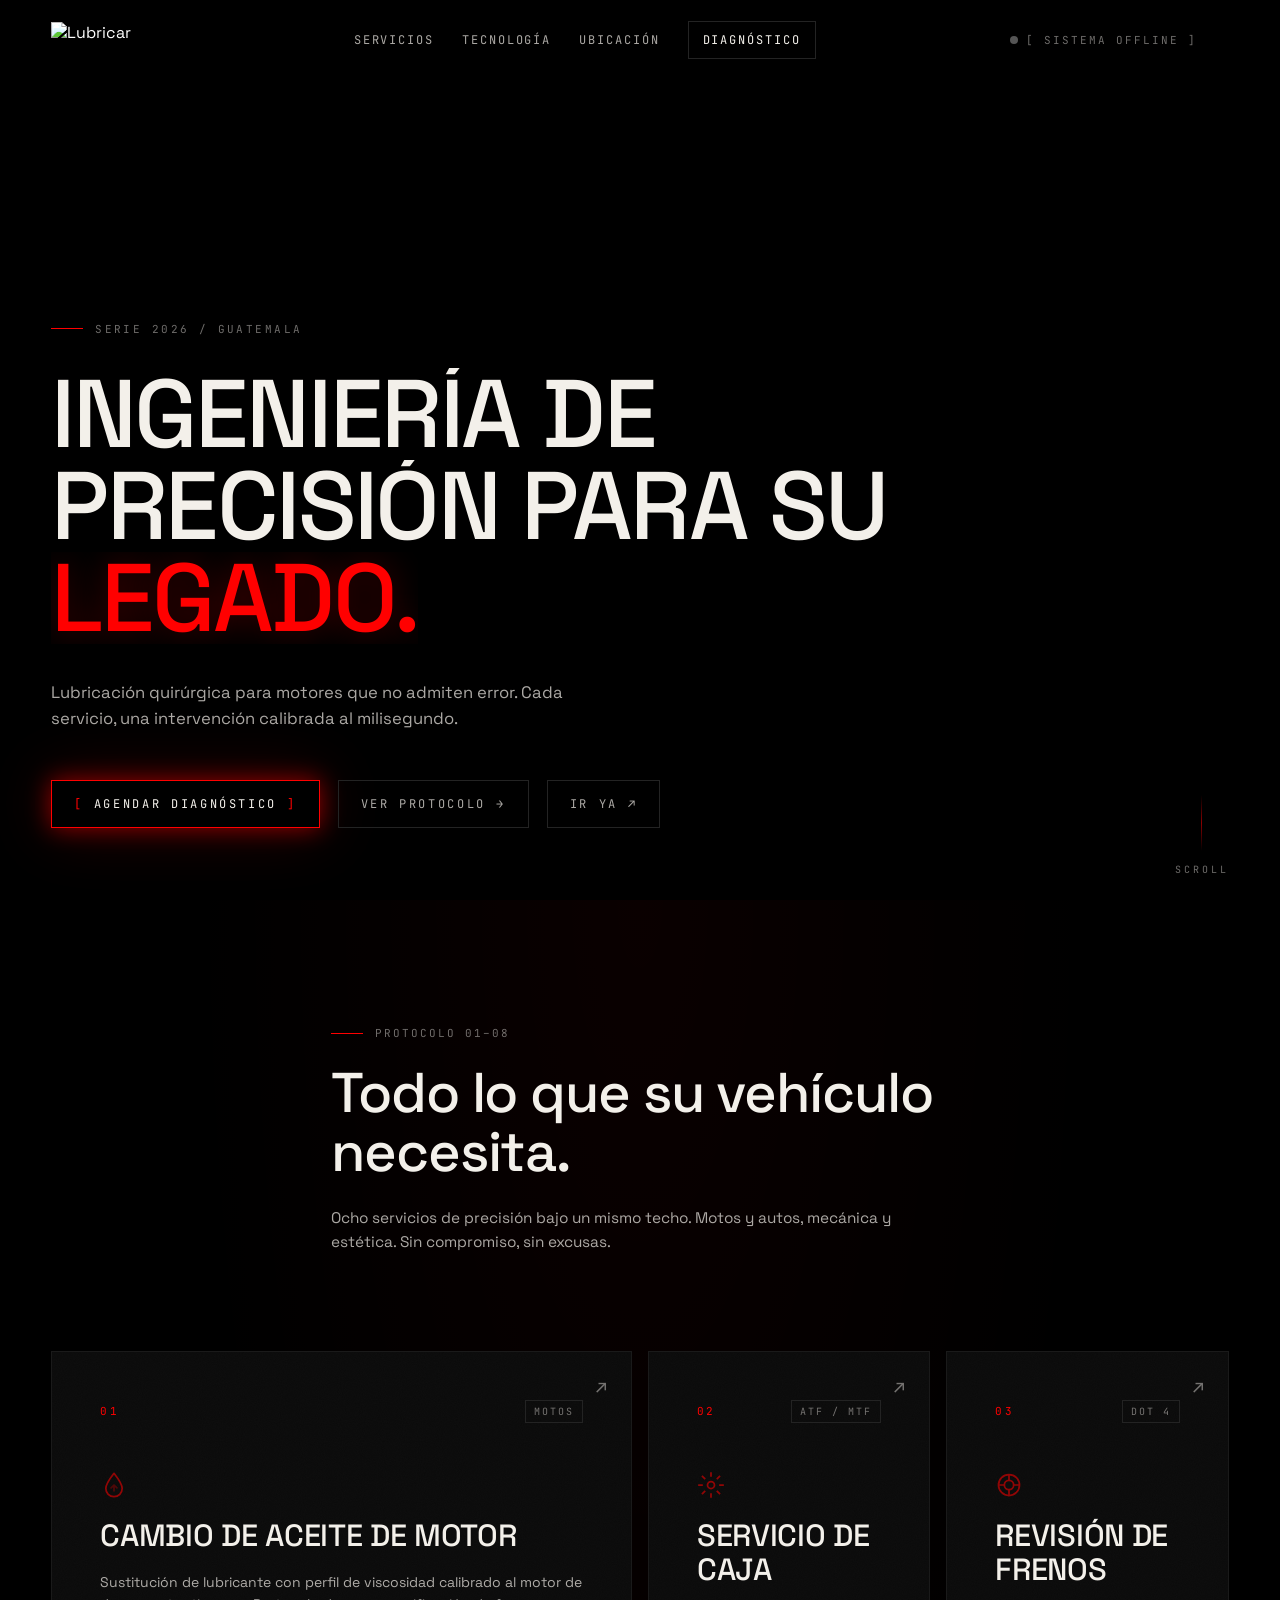
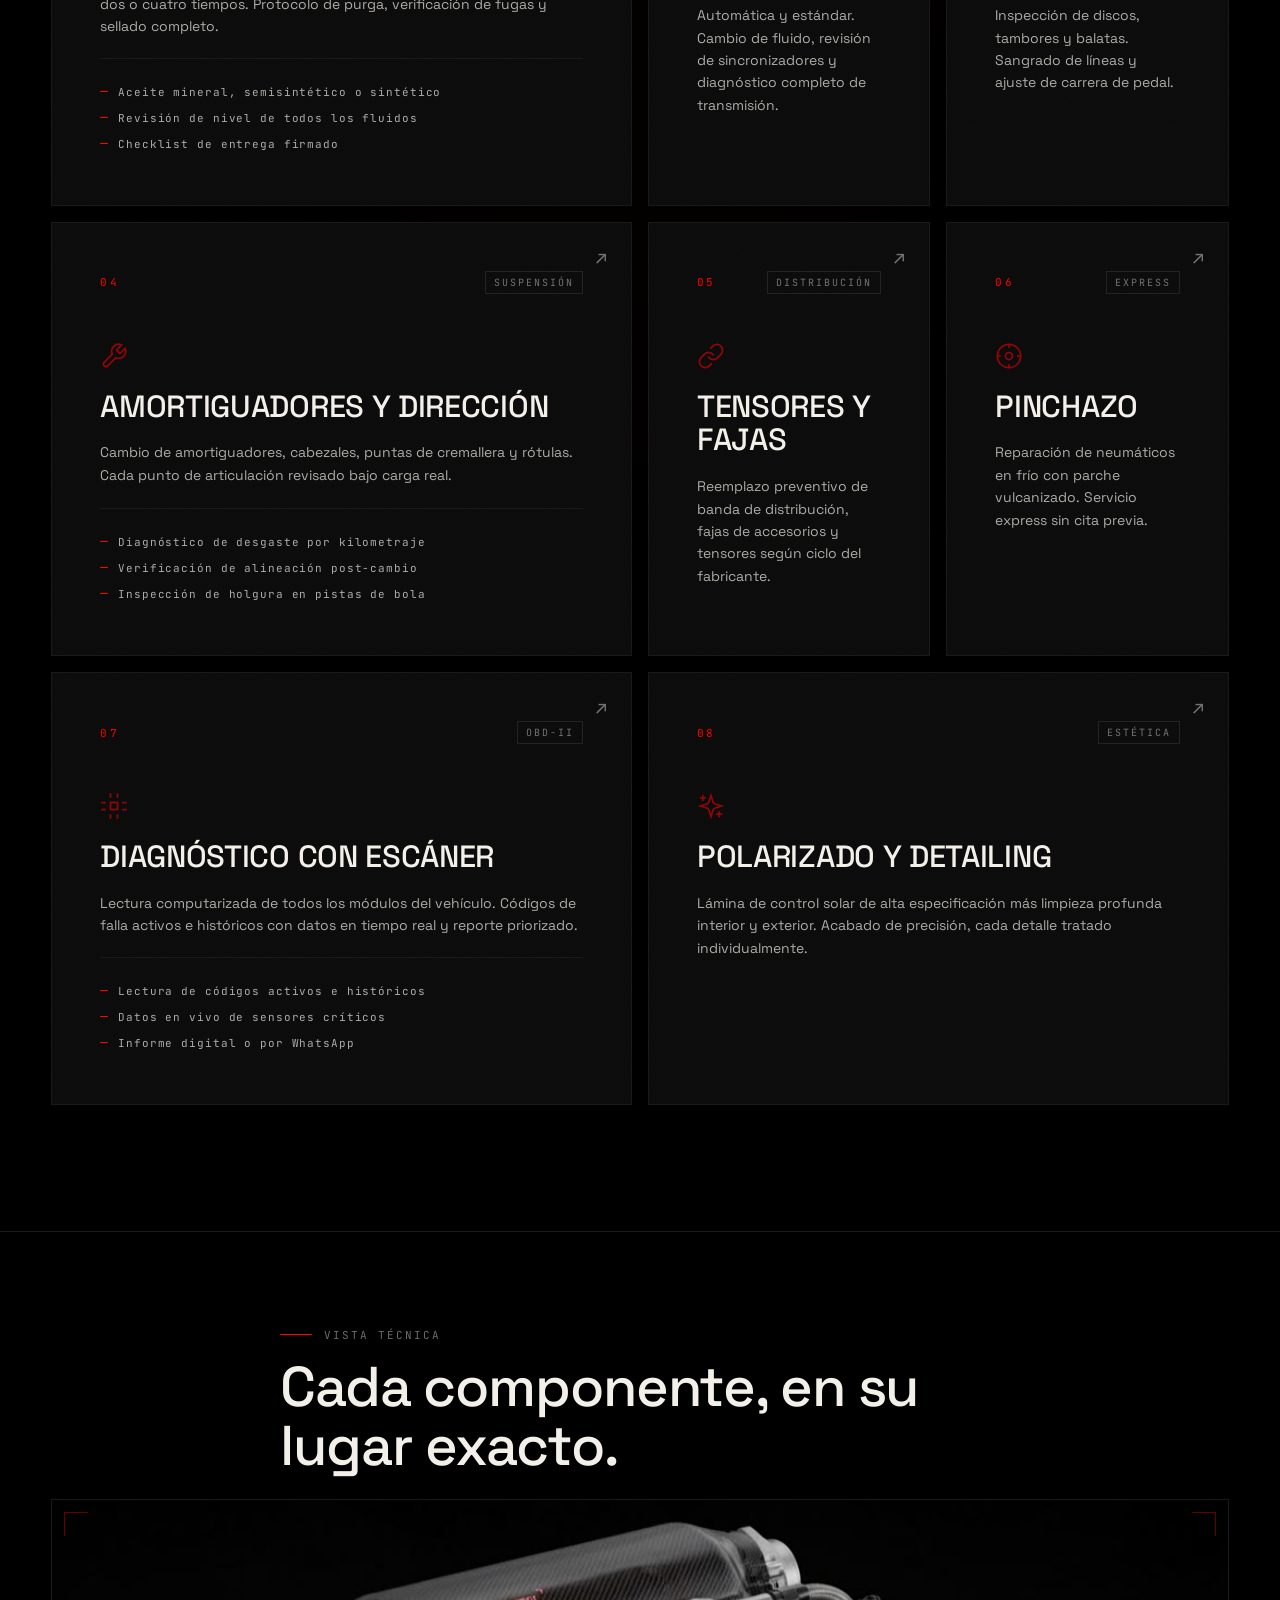
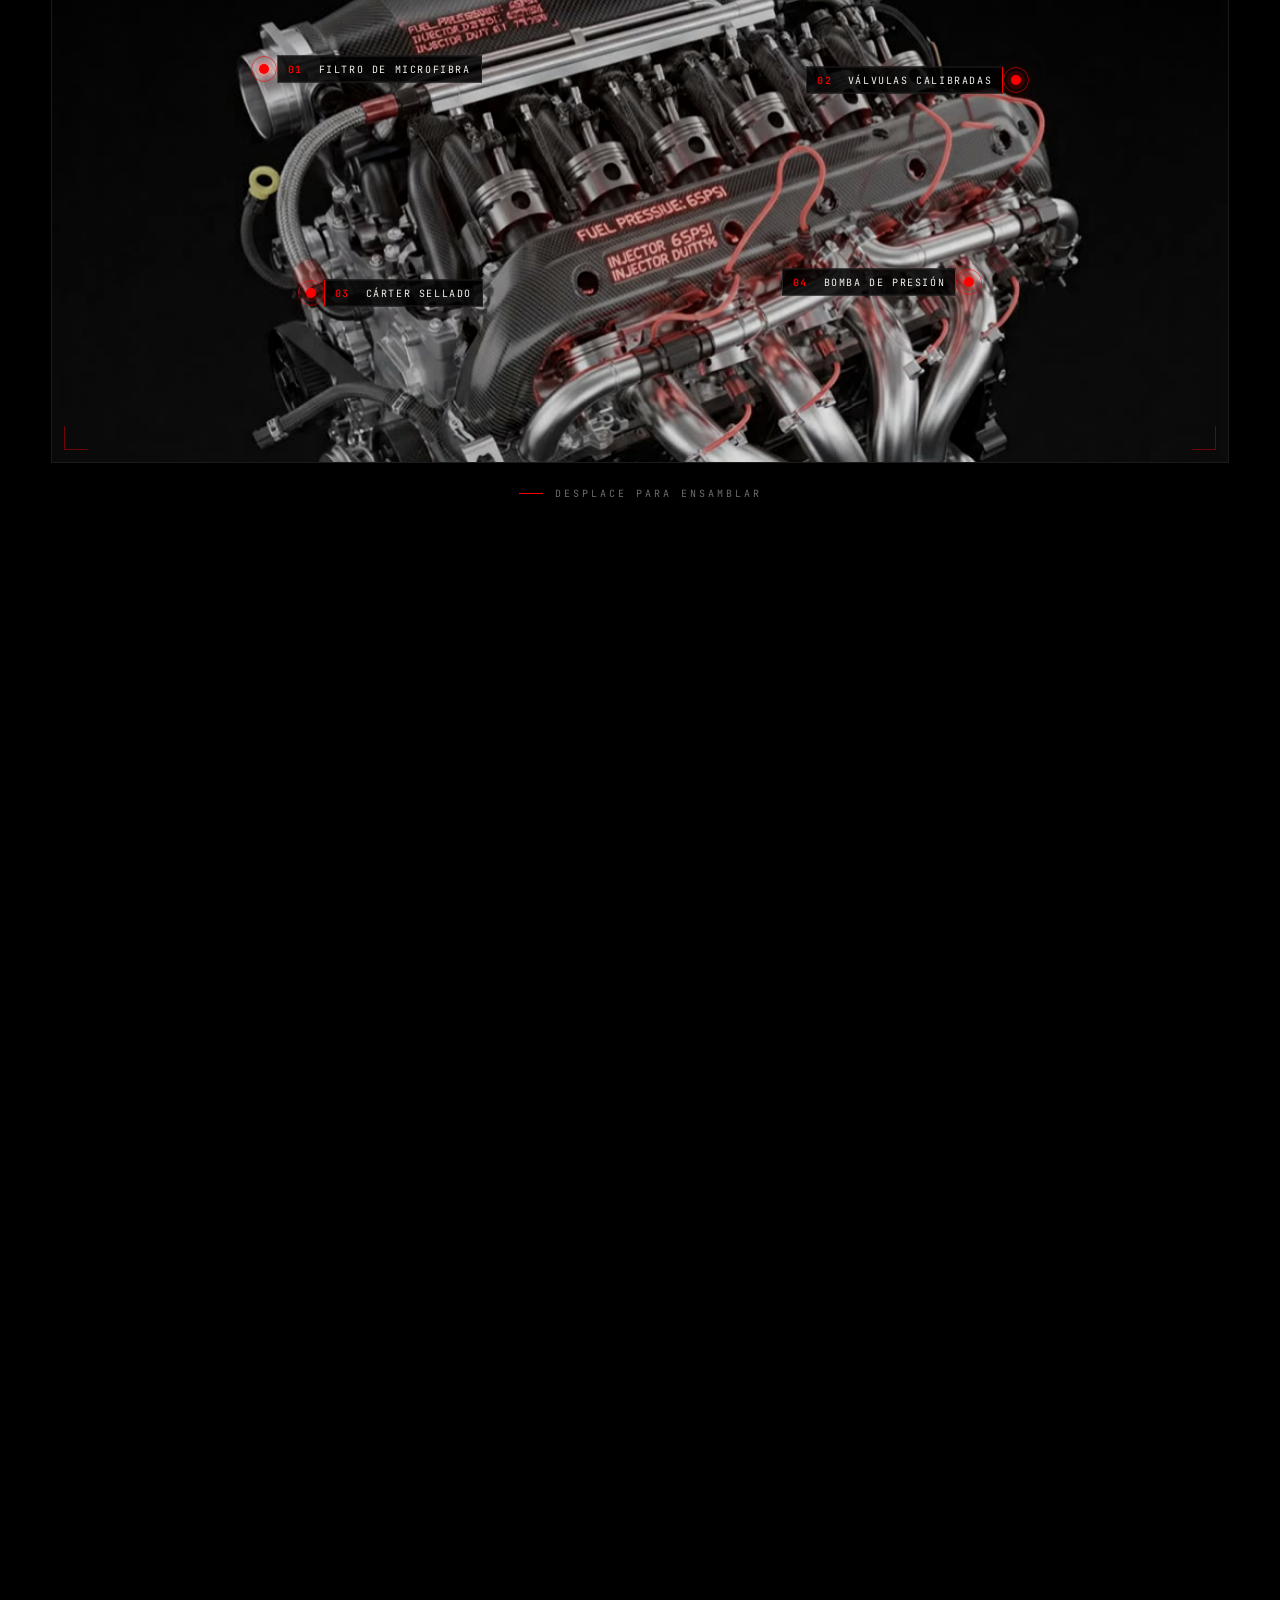
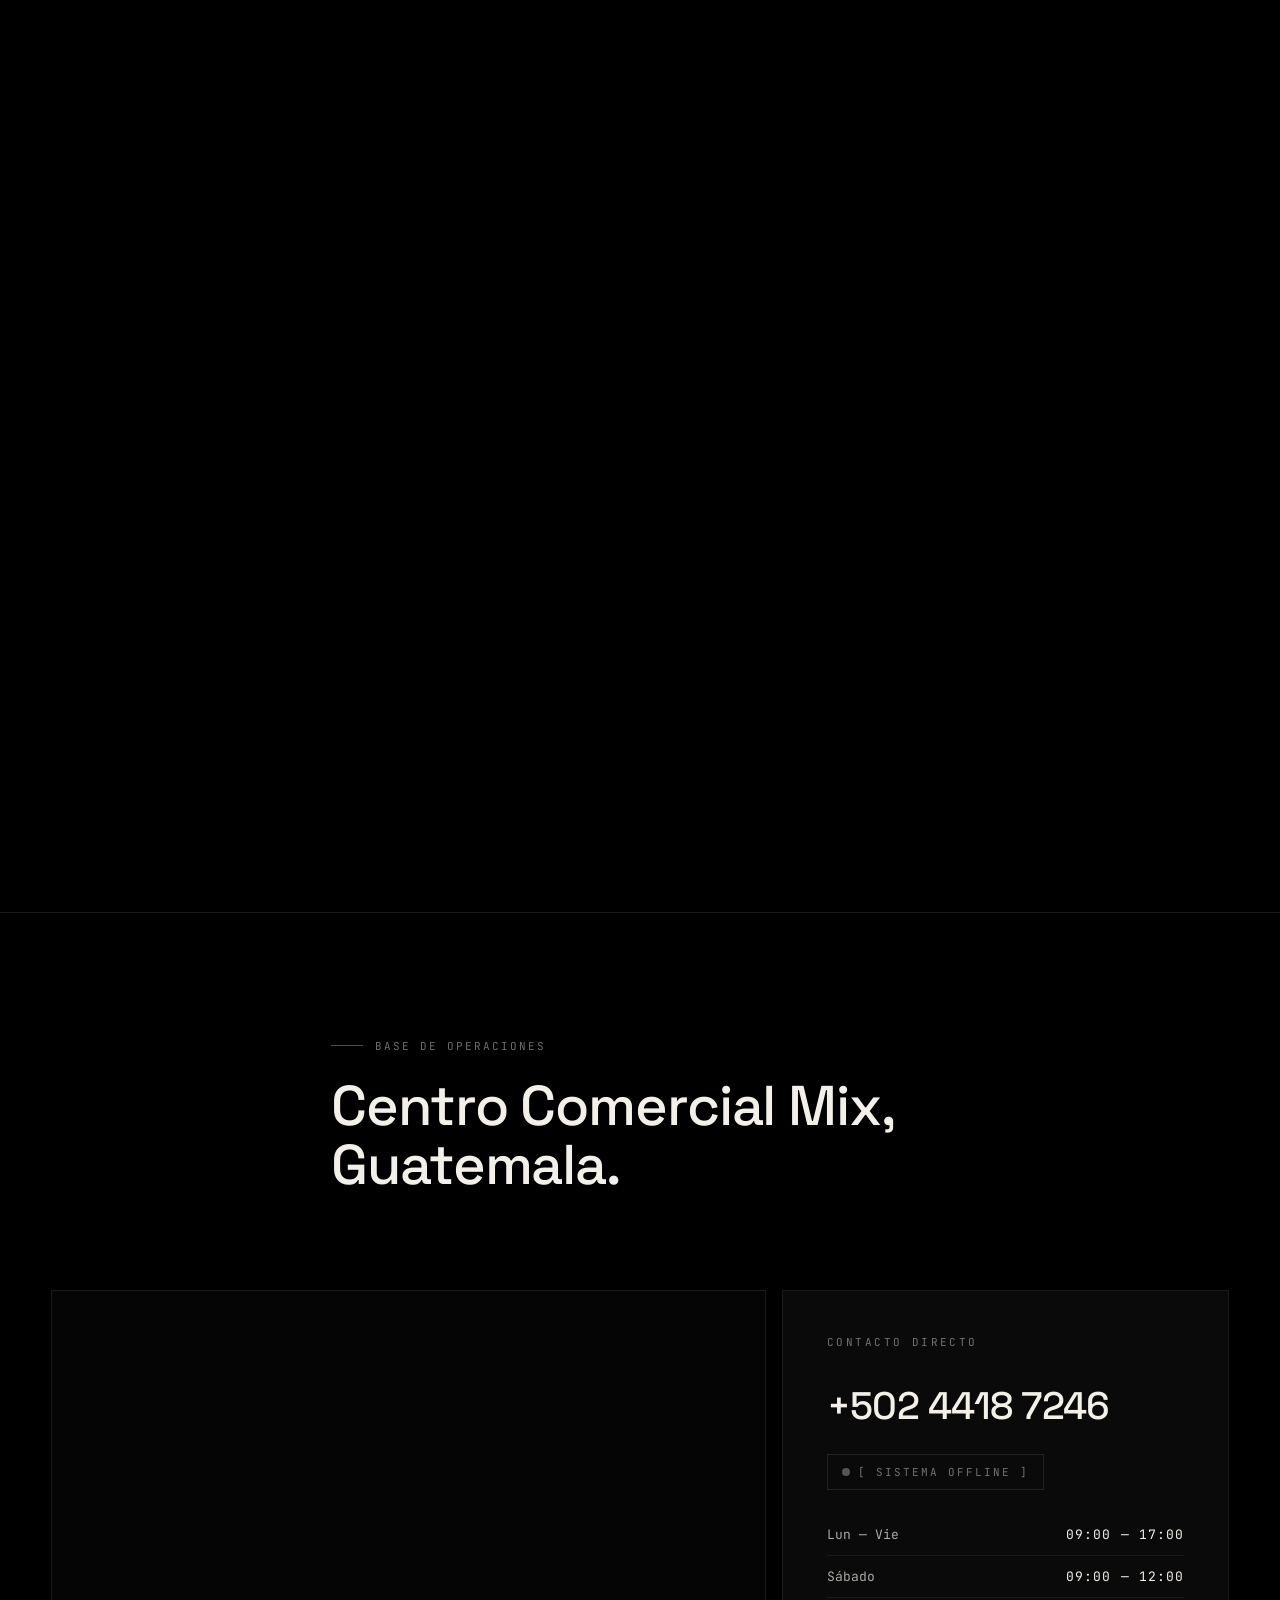
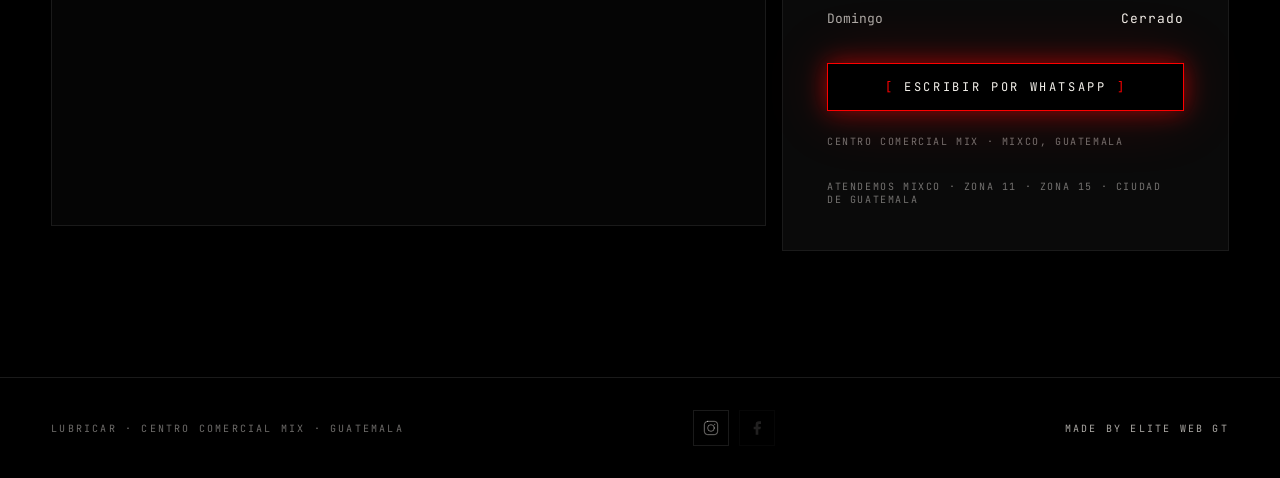
==== commit f3189f3b: "fix(seo): add crawlable anchor links and complete meta heads on all pages - Replace data-href JS nav" ====
--- a/index.html
+++ b/index.html
@@ -251,7 +251,7 @@
             <path d="M12 12v5M9.5 14.5l2.5-2.5 2.5 2.5" opacity="0.5"/>
           </svg>
         </div>
-        <h3 class="cell-title">CAMBIO DE ACEITE DE MOTOR</h3>
+        <h3 class="cell-title"><a href="/servicios/cambio-aceite-motos.html">CAMBIO DE ACEITE DE MOTOR</a></h3>
         <p class="cell-desc">
           Sustitución de lubricante con perfil de viscosidad calibrado al motor de dos
           o cuatro tiempos. Protocolo de purga, verificación de fugas y sellado completo.
@@ -276,7 +276,7 @@
             <path d="M12 1v4m0 14v4M4.22 4.22l2.83 2.83m9.9 9.9 2.83 2.83M1 12h4m14 0h4M4.22 19.78l2.83-2.83m9.9-9.9 2.83-2.83"/>
           </svg>
         </div>
-        <h3 class="cell-title">SERVICIO DE CAJA</h3>
+        <h3 class="cell-title"><a href="/servicios/servicio-de-caja.html">SERVICIO DE CAJA</a></h3>
         <p class="cell-desc">
           Automática y estándar. Cambio de fluido, revisión de sincronizadores
           y diagnóstico completo de transmisión.
@@ -297,7 +297,7 @@
             <path d="M12 3v5M12 16v5M3 12h5M16 12h5"/>
           </svg>
         </div>
-        <h3 class="cell-title">REVISIÓN DE FRENOS</h3>
+        <h3 class="cell-title"><a href="/servicios/revision-de-frenos.html">REVISIÓN DE FRENOS</a></h3>
         <p class="cell-desc">
           Inspección de discos, tambores y balatas. Sangrado de líneas
           y ajuste de carrera de pedal.
@@ -316,7 +316,7 @@
             <path d="M14.7 6.3a1 1 0 0 0 0 1.4l1.6 1.6a1 1 0 0 0 1.4 0l3.77-3.77a6 6 0 0 1-7.94 7.94l-6.91 6.91a2.12 2.12 0 0 1-3-3l6.91-6.91a6 6 0 0 1 7.94-7.94l-3.76 3.76z"/>
           </svg>
         </div>
-        <h3 class="cell-title">AMORTIGUADORES Y DIRECCIÓN</h3>
+        <h3 class="cell-title"><a href="/servicios/amortiguadores.html">AMORTIGUADORES Y DIRECCIÓN</a></h3>
         <p class="cell-desc">
           Cambio de amortiguadores, cabezales, puntas de cremallera y rótulas.
           Cada punto de articulación revisado bajo carga real.
@@ -341,7 +341,7 @@
             <path d="M14 11a5 5 0 0 0-7.54-.54l-3 3a5 5 0 0 0 7.07 7.07l1.71-1.71"/>
           </svg>
         </div>
-        <h3 class="cell-title">TENSORES Y FAJAS</h3>
+        <h3 class="cell-title"><a href="/servicios/tensores-fajas.html">TENSORES Y FAJAS</a></h3>
         <p class="cell-desc">
           Reemplazo preventivo de banda de distribución, fajas de accesorios
           y tensores según ciclo del fabricante.
@@ -362,7 +362,7 @@
             <path d="M12 2v3M12 19v3M2 12h3M19 12h3"/>
           </svg>
         </div>
-        <h3 class="cell-title">PINCHAZO</h3>
+        <h3 class="cell-title"><a href="/servicios/pinchazo.html">PINCHAZO</a></h3>
         <p class="cell-desc">
           Reparación de neumáticos en frío con parche vulcanizado.
           Servicio express sin cita previa.
@@ -382,7 +382,7 @@
             <path d="M9 1v4M15 1v4M9 19v4M15 19v4M1 9h4M1 15h4M19 9h4M19 15h4"/>
           </svg>
         </div>
-        <h3 class="cell-title">DIAGNÓSTICO CON ESCÁNER</h3>
+        <h3 class="cell-title"><a href="/servicios/diagnostico-escaneo.html">DIAGNÓSTICO CON ESCÁNER</a></h3>
         <p class="cell-desc">
           Lectura computarizada de todos los módulos del vehículo. Códigos de falla
           activos e históricos con datos en tiempo real y reporte priorizado.
@@ -407,7 +407,7 @@
             <path d="M5 3v4M19 17v4M3 5h4M17 19h4"/>
           </svg>
         </div>
-        <h3 class="cell-title">POLARIZADO Y DETAILING</h3>
+        <h3 class="cell-title"><a href="/servicios/polarizado-detailing.html">POLARIZADO Y DETAILING</a></h3>
         <p class="cell-desc">
           Lámina de control solar de alta especificación más limpieza profunda interior
           y exterior. Acabado de precisión, cada detalle tratado individualmente.
--- a/css/style.css
+++ b/css/style.css
@@ -516,6 +516,10 @@
   letter-spacing: -0.01em;
   margin: 0 0 18px;
   color: var(--bone);
+}
+.cell-title a {
+  color: inherit;
+  text-decoration: none;
 }
 
 .cell-desc {
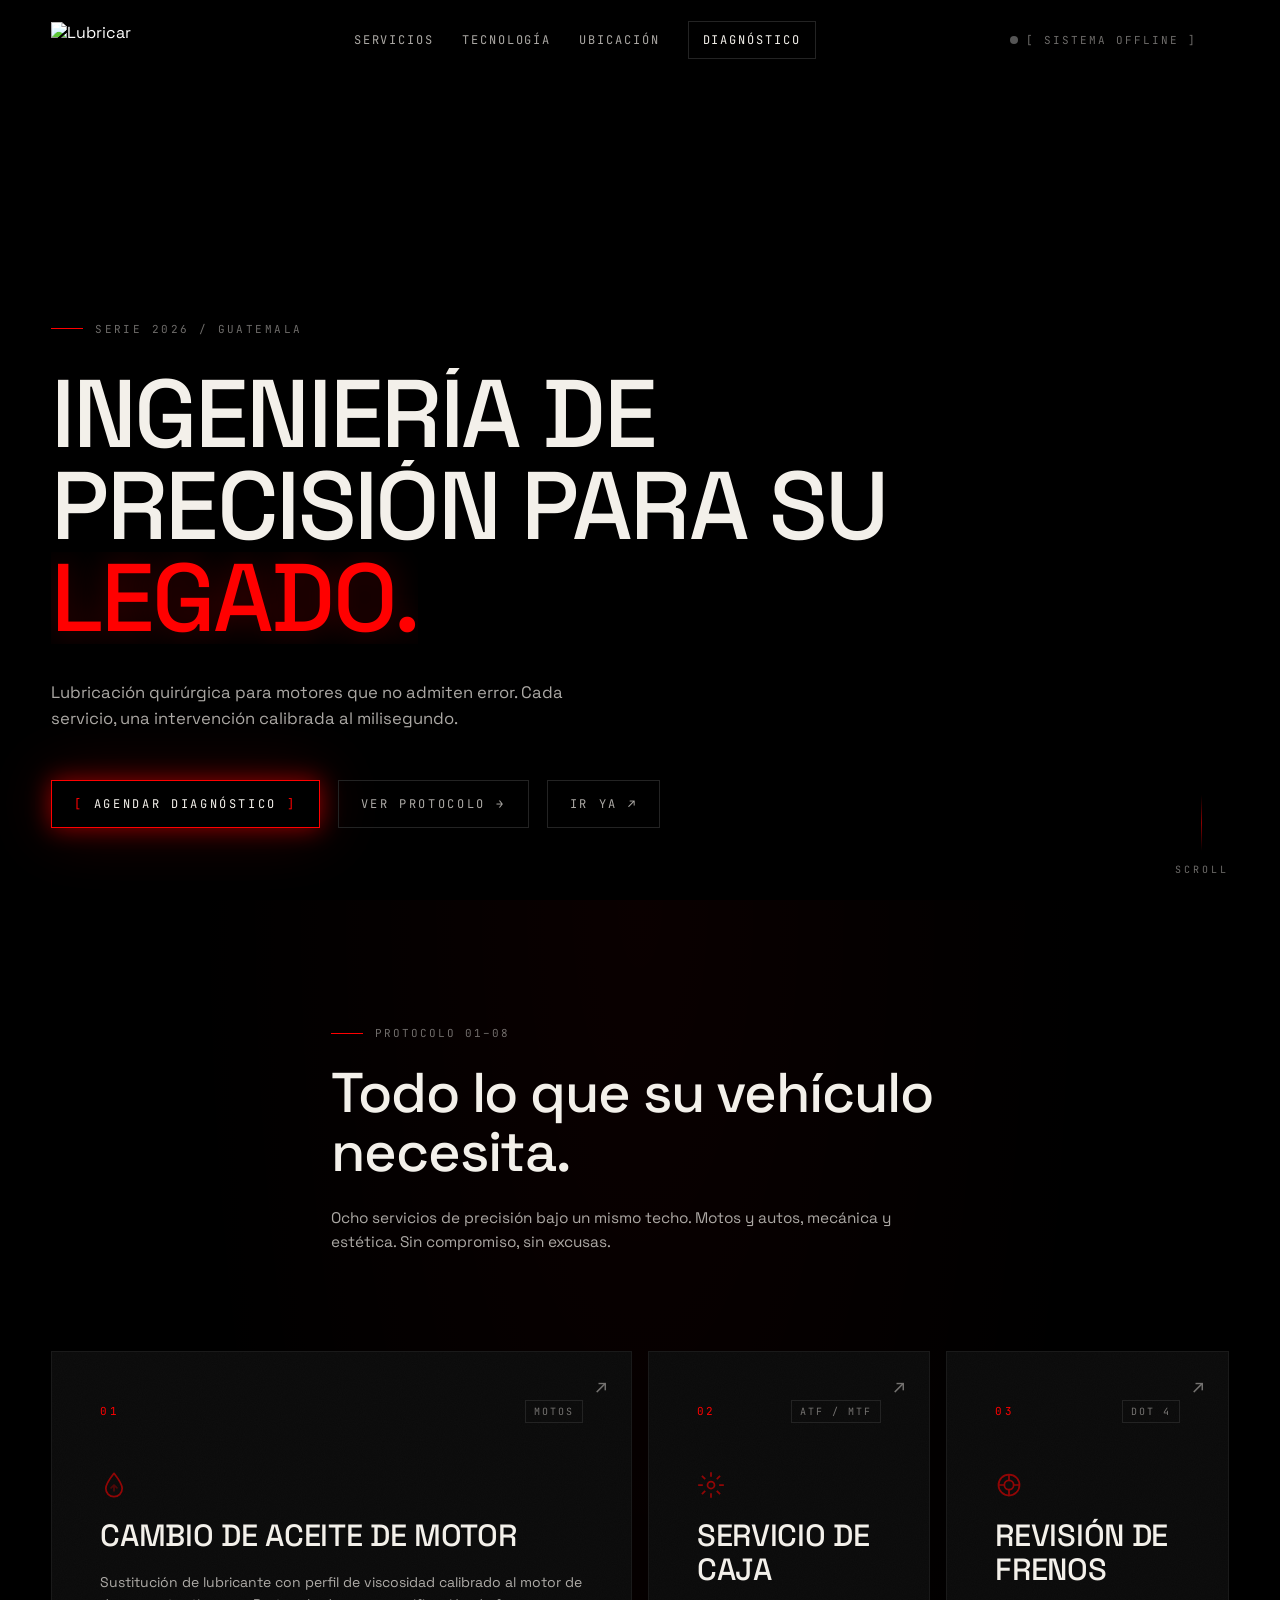
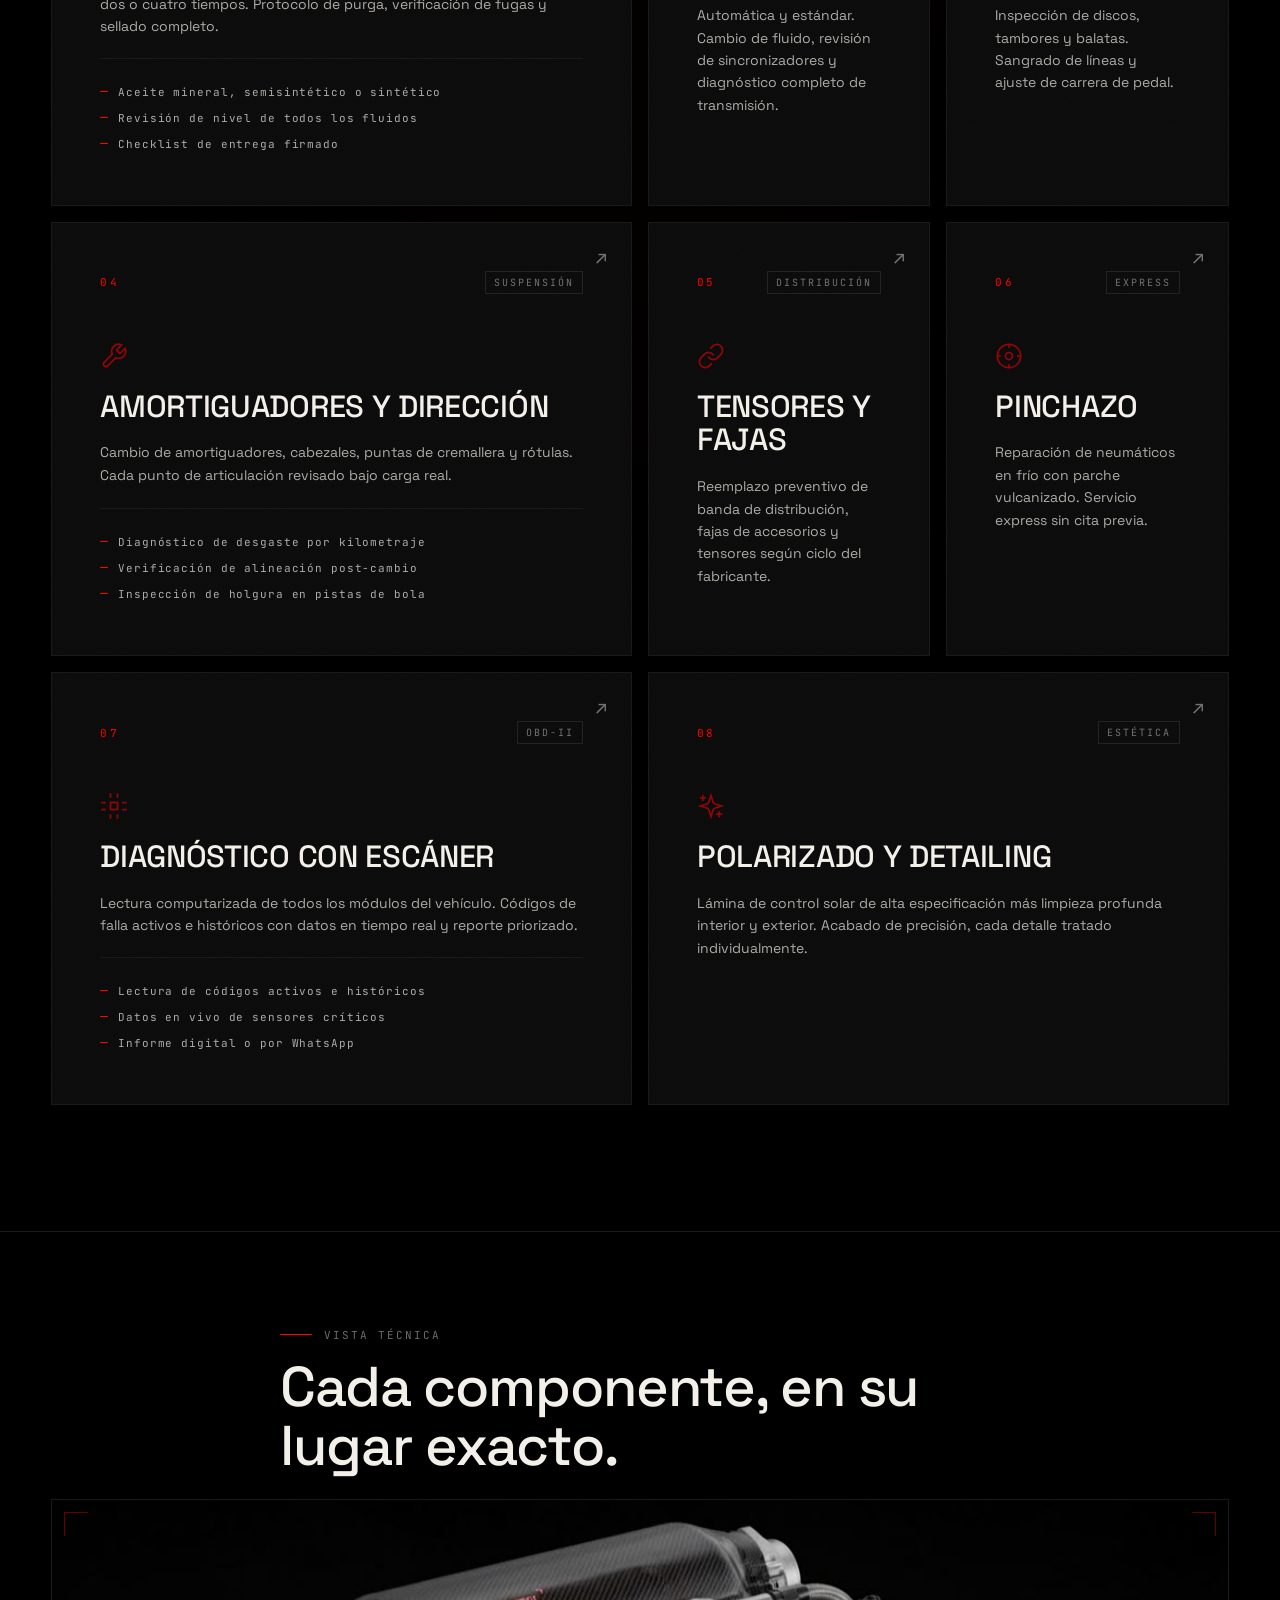
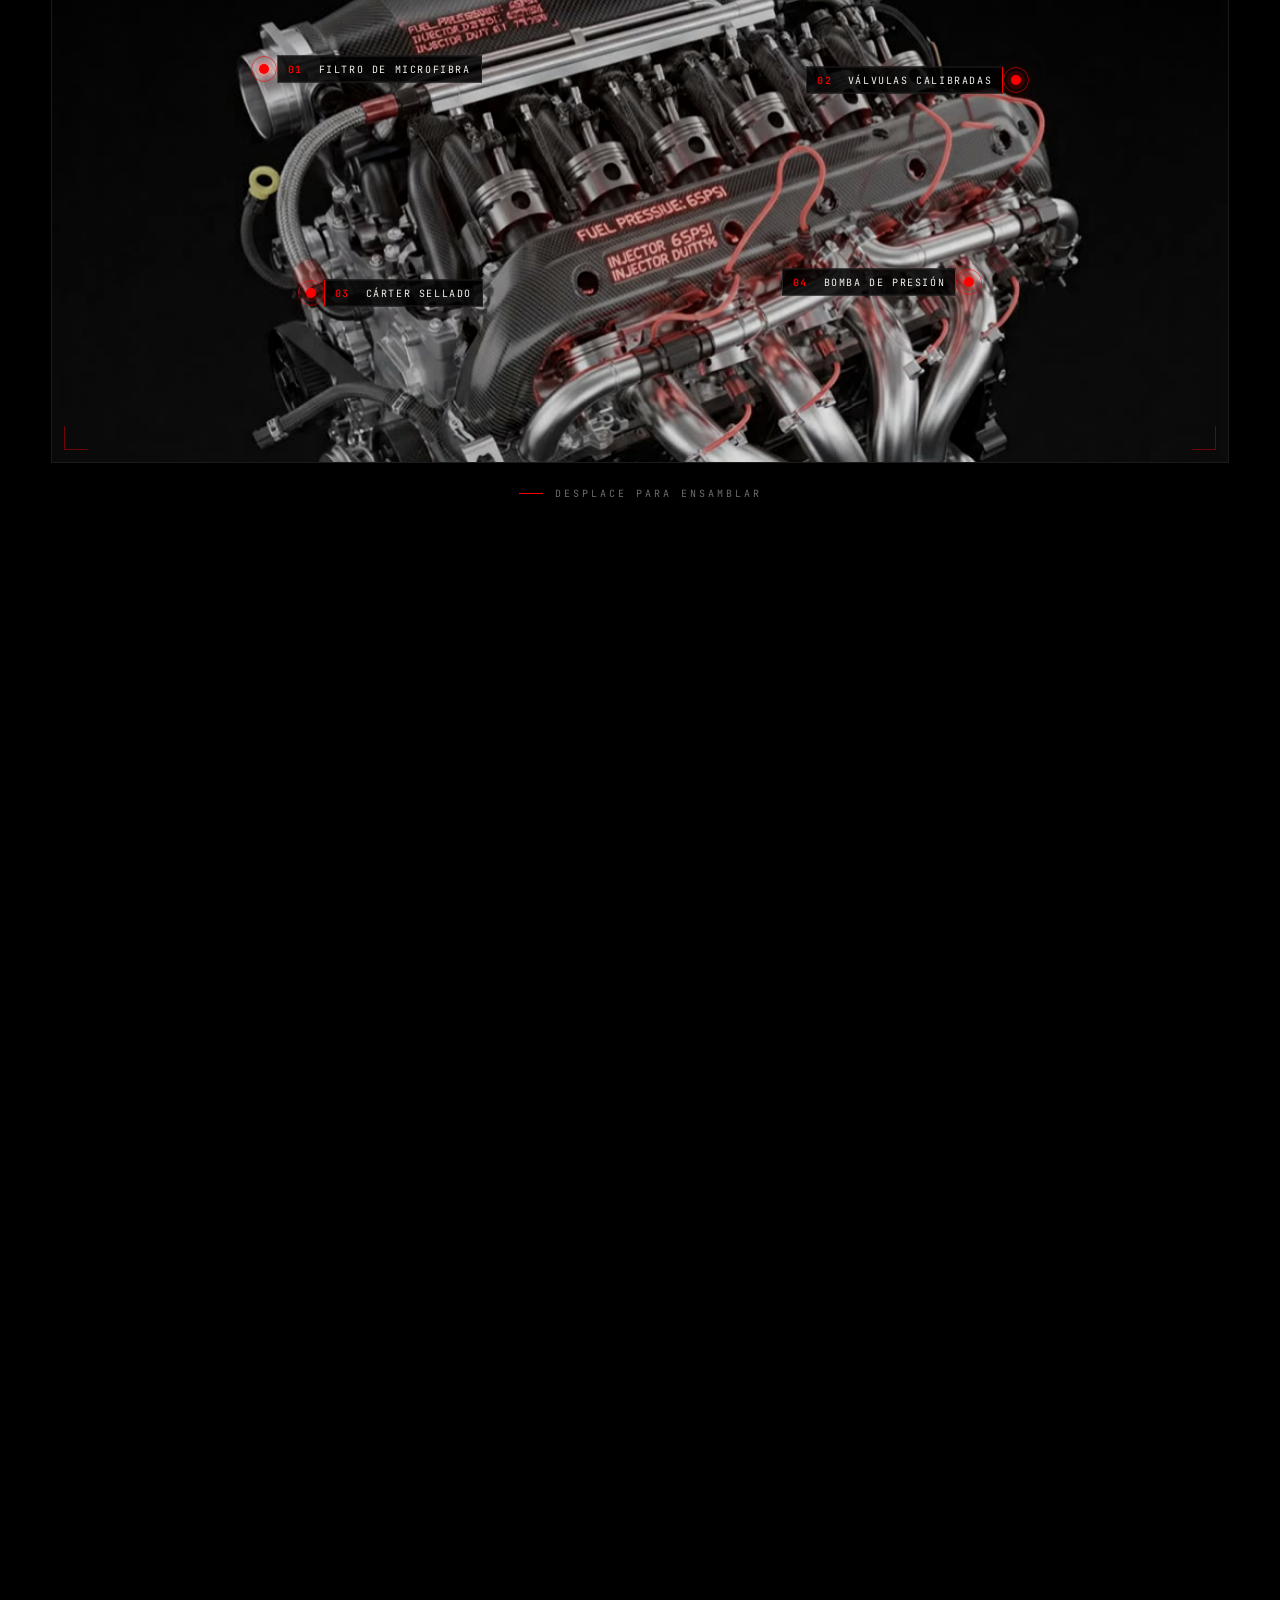
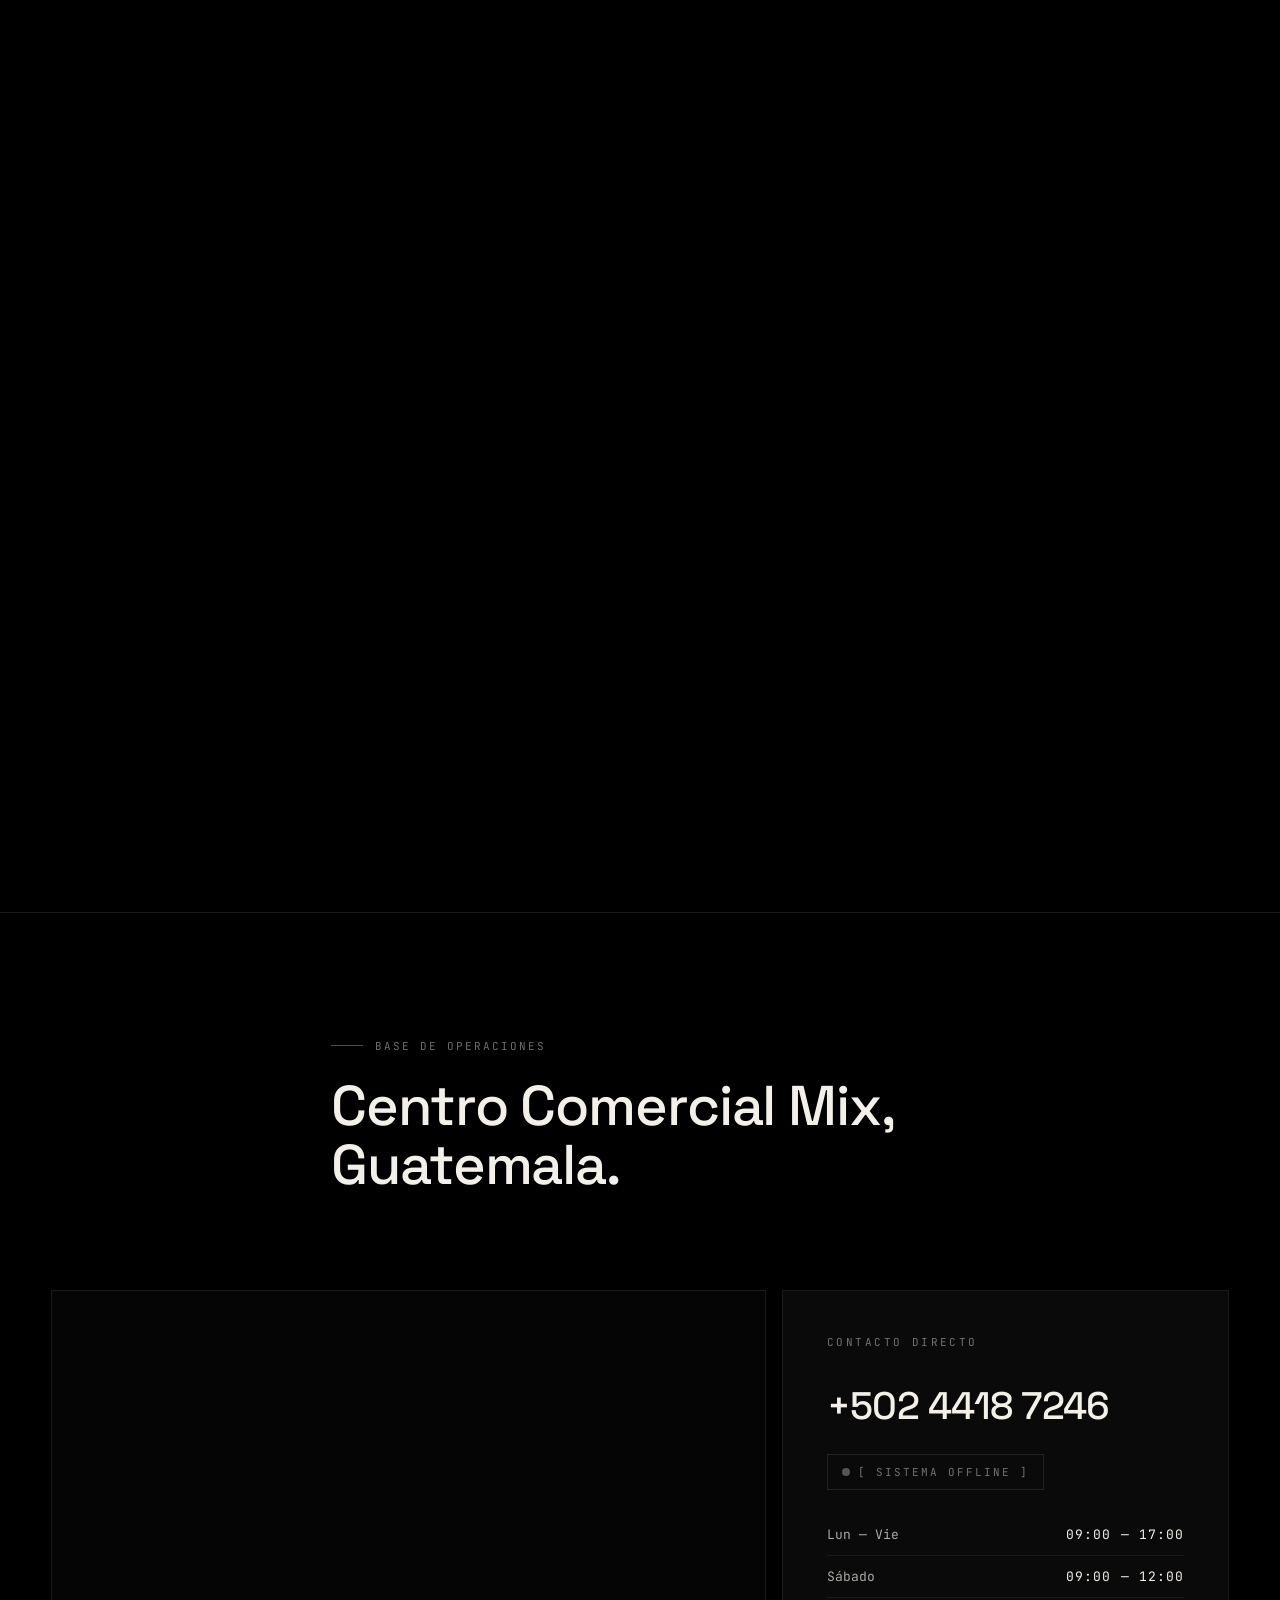
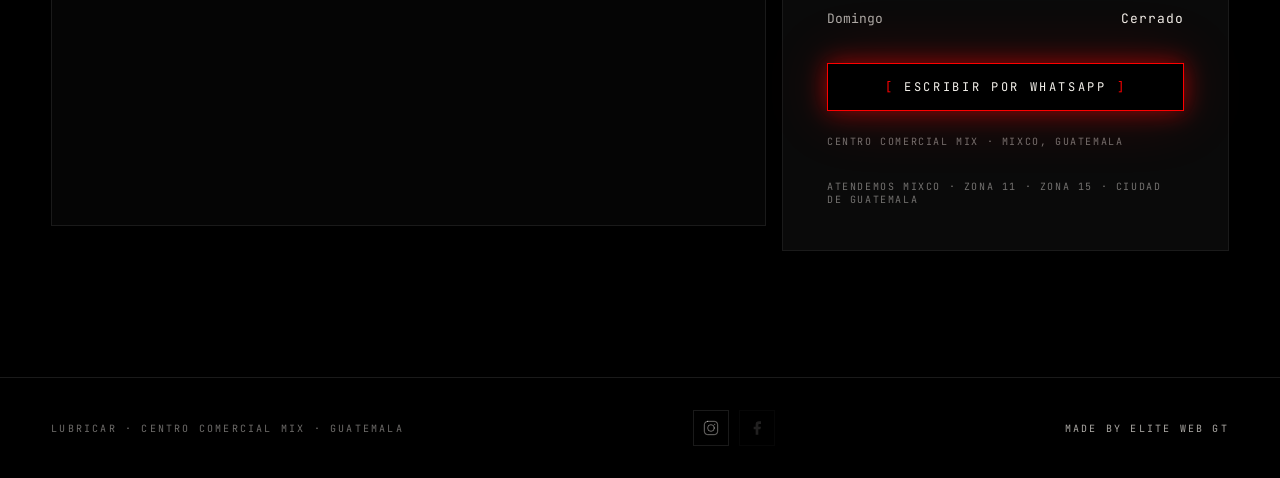
==== commit d9fd8ef8: "fix(seo): use clean URLs everywhere — fix Cloudflare redirect error Cloudflare Pages strips .html an" ====
--- a/index.html
+++ b/index.html
@@ -103,14 +103,14 @@
       "@type": "OfferCatalog",
       "name": "Servicios de Lubricar",
       "itemListElement": [
-        { "@type": "Offer", "itemOffered": { "@type": "Service", "name": "Cambio de aceite de motos", "url": "https://lubricargt.com/servicios/cambio-aceite-motos.html" } },
-        { "@type": "Offer", "itemOffered": { "@type": "Service", "name": "Servicio de caja automática y estándar", "url": "https://lubricargt.com/servicios/servicio-de-caja.html" } },
-        { "@type": "Offer", "itemOffered": { "@type": "Service", "name": "Revisión de frenos y servicio", "url": "https://lubricargt.com/servicios/revision-de-frenos.html" } },
-        { "@type": "Offer", "itemOffered": { "@type": "Service", "name": "Cambio de amortiguadores, cabezales y puntas de cremallera", "url": "https://lubricargt.com/servicios/amortiguadores.html" } },
-        { "@type": "Offer", "itemOffered": { "@type": "Service", "name": "Tensores y fajas de distribución", "url": "https://lubricargt.com/servicios/tensores-fajas.html" } },
-        { "@type": "Offer", "itemOffered": { "@type": "Service", "name": "Reparación de pinchazo", "url": "https://lubricargt.com/servicios/pinchazo.html" } },
-        { "@type": "Offer", "itemOffered": { "@type": "Service", "name": "Diagnóstico con escáner OBD-II", "url": "https://lubricargt.com/servicios/diagnostico-escaneo.html" } },
-        { "@type": "Offer", "itemOffered": { "@type": "Service", "name": "Polarizado y detailing automotriz", "url": "https://lubricargt.com/servicios/polarizado-detailing.html" } }
+        { "@type": "Offer", "itemOffered": { "@type": "Service", "name": "Cambio de aceite de motos", "url": "https://lubricargt.com/servicios/cambio-aceite-motos" } },
+        { "@type": "Offer", "itemOffered": { "@type": "Service", "name": "Servicio de caja automática y estándar", "url": "https://lubricargt.com/servicios/servicio-de-caja" } },
+        { "@type": "Offer", "itemOffered": { "@type": "Service", "name": "Revisión de frenos y servicio", "url": "https://lubricargt.com/servicios/revision-de-frenos" } },
+        { "@type": "Offer", "itemOffered": { "@type": "Service", "name": "Cambio de amortiguadores, cabezales y puntas de cremallera", "url": "https://lubricargt.com/servicios/amortiguadores" } },
+        { "@type": "Offer", "itemOffered": { "@type": "Service", "name": "Tensores y fajas de distribución", "url": "https://lubricargt.com/servicios/tensores-fajas" } },
+        { "@type": "Offer", "itemOffered": { "@type": "Service", "name": "Reparación de pinchazo", "url": "https://lubricargt.com/servicios/pinchazo" } },
+        { "@type": "Offer", "itemOffered": { "@type": "Service", "name": "Diagnóstico con escáner OBD-II", "url": "https://lubricargt.com/servicios/diagnostico-escaneo" } },
+        { "@type": "Offer", "itemOffered": { "@type": "Service", "name": "Polarizado y detailing automotriz", "url": "https://lubricargt.com/servicios/polarizado-detailing" } }
       ]
     }
   }
@@ -240,7 +240,7 @@
     <div class="bento">
 
       <!-- 01 — ACEITE MOTOS (span 2) -->
-      <article class="bento-cell cell-2" data-cell="01" data-href="/servicios/cambio-aceite-motos.html">
+      <article class="bento-cell cell-2" data-cell="01" data-href="/servicios/cambio-aceite-motos">
         <div class="cell-meta">
           <span class="cell-num">01</span>
           <span class="cell-tag">MOTOS</span>
@@ -251,7 +251,7 @@
             <path d="M12 12v5M9.5 14.5l2.5-2.5 2.5 2.5" opacity="0.5"/>
           </svg>
         </div>
-        <h3 class="cell-title"><a href="/servicios/cambio-aceite-motos.html">CAMBIO DE ACEITE DE MOTOR</a></h3>
+        <h3 class="cell-title"><a href="/servicios/cambio-aceite-motos">CAMBIO DE ACEITE DE MOTOR</a></h3>
         <p class="cell-desc">
           Sustitución de lubricante con perfil de viscosidad calibrado al motor de dos
           o cuatro tiempos. Protocolo de purga, verificación de fugas y sellado completo.
@@ -265,7 +265,7 @@
       </article>
 
       <!-- 02 — CAJA -->
-      <article class="bento-cell" data-cell="02" data-href="/servicios/servicio-de-caja.html">
+      <article class="bento-cell" data-cell="02" data-href="/servicios/servicio-de-caja">
         <div class="cell-meta">
           <span class="cell-num">02</span>
           <span class="cell-tag">ATF / MTF</span>
@@ -276,7 +276,7 @@
             <path d="M12 1v4m0 14v4M4.22 4.22l2.83 2.83m9.9 9.9 2.83 2.83M1 12h4m14 0h4M4.22 19.78l2.83-2.83m9.9-9.9 2.83-2.83"/>
           </svg>
         </div>
-        <h3 class="cell-title"><a href="/servicios/servicio-de-caja.html">SERVICIO DE CAJA</a></h3>
+        <h3 class="cell-title"><a href="/servicios/servicio-de-caja">SERVICIO DE CAJA</a></h3>
         <p class="cell-desc">
           Automática y estándar. Cambio de fluido, revisión de sincronizadores
           y diagnóstico completo de transmisión.
@@ -285,7 +285,7 @@
       </article>
 
       <!-- 03 — FRENOS -->
-      <article class="bento-cell" data-cell="03" data-href="/servicios/revision-de-frenos.html">
+      <article class="bento-cell" data-cell="03" data-href="/servicios/revision-de-frenos">
         <div class="cell-meta">
           <span class="cell-num">03</span>
           <span class="cell-tag">DOT 4</span>
@@ -297,7 +297,7 @@
             <path d="M12 3v5M12 16v5M3 12h5M16 12h5"/>
           </svg>
         </div>
-        <h3 class="cell-title"><a href="/servicios/revision-de-frenos.html">REVISIÓN DE FRENOS</a></h3>
+        <h3 class="cell-title"><a href="/servicios/revision-de-frenos">REVISIÓN DE FRENOS</a></h3>
         <p class="cell-desc">
           Inspección de discos, tambores y balatas. Sangrado de líneas
           y ajuste de carrera de pedal.
@@ -306,7 +306,7 @@
       </article>
 
       <!-- 04 — AMORTIGUADORES (span 2) -->
-      <article class="bento-cell cell-2" data-cell="04" data-href="/servicios/amortiguadores.html">
+      <article class="bento-cell cell-2" data-cell="04" data-href="/servicios/amortiguadores">
         <div class="cell-meta">
           <span class="cell-num">04</span>
           <span class="cell-tag">SUSPENSIÓN</span>
@@ -316,7 +316,7 @@
             <path d="M14.7 6.3a1 1 0 0 0 0 1.4l1.6 1.6a1 1 0 0 0 1.4 0l3.77-3.77a6 6 0 0 1-7.94 7.94l-6.91 6.91a2.12 2.12 0 0 1-3-3l6.91-6.91a6 6 0 0 1 7.94-7.94l-3.76 3.76z"/>
           </svg>
         </div>
-        <h3 class="cell-title"><a href="/servicios/amortiguadores.html">AMORTIGUADORES Y DIRECCIÓN</a></h3>
+        <h3 class="cell-title"><a href="/servicios/amortiguadores">AMORTIGUADORES Y DIRECCIÓN</a></h3>
         <p class="cell-desc">
           Cambio de amortiguadores, cabezales, puntas de cremallera y rótulas.
           Cada punto de articulación revisado bajo carga real.
@@ -330,7 +330,7 @@
       </article>
 
       <!-- 05 — TENSORES -->
-      <article class="bento-cell" data-cell="05" data-href="/servicios/tensores-fajas.html">
+      <article class="bento-cell" data-cell="05" data-href="/servicios/tensores-fajas">
         <div class="cell-meta">
           <span class="cell-num">05</span>
           <span class="cell-tag">DISTRIBUCIÓN</span>
@@ -341,7 +341,7 @@
             <path d="M14 11a5 5 0 0 0-7.54-.54l-3 3a5 5 0 0 0 7.07 7.07l1.71-1.71"/>
           </svg>
         </div>
-        <h3 class="cell-title"><a href="/servicios/tensores-fajas.html">TENSORES Y FAJAS</a></h3>
+        <h3 class="cell-title"><a href="/servicios/tensores-fajas">TENSORES Y FAJAS</a></h3>
         <p class="cell-desc">
           Reemplazo preventivo de banda de distribución, fajas de accesorios
           y tensores según ciclo del fabricante.
@@ -350,7 +350,7 @@
       </article>
 
       <!-- 06 — PINCHAZO -->
-      <article class="bento-cell" data-cell="06" data-href="/servicios/pinchazo.html">
+      <article class="bento-cell" data-cell="06" data-href="/servicios/pinchazo">
         <div class="cell-meta">
           <span class="cell-num">06</span>
           <span class="cell-tag">EXPRESS</span>
@@ -362,7 +362,7 @@
             <path d="M12 2v3M12 19v3M2 12h3M19 12h3"/>
           </svg>
         </div>
-        <h3 class="cell-title"><a href="/servicios/pinchazo.html">PINCHAZO</a></h3>
+        <h3 class="cell-title"><a href="/servicios/pinchazo">PINCHAZO</a></h3>
         <p class="cell-desc">
           Reparación de neumáticos en frío con parche vulcanizado.
           Servicio express sin cita previa.
@@ -371,7 +371,7 @@
       </article>
 
       <!-- 07 — ESCÁNER (span 2) -->
-      <article class="bento-cell cell-2" data-cell="07" data-href="/servicios/diagnostico-escaneo.html">
+      <article class="bento-cell cell-2" data-cell="07" data-href="/servicios/diagnostico-escaneo">
         <div class="cell-meta">
           <span class="cell-num">07</span>
           <span class="cell-tag">OBD-II</span>
@@ -382,7 +382,7 @@
             <path d="M9 1v4M15 1v4M9 19v4M15 19v4M1 9h4M1 15h4M19 9h4M19 15h4"/>
           </svg>
         </div>
-        <h3 class="cell-title"><a href="/servicios/diagnostico-escaneo.html">DIAGNÓSTICO CON ESCÁNER</a></h3>
+        <h3 class="cell-title"><a href="/servicios/diagnostico-escaneo">DIAGNÓSTICO CON ESCÁNER</a></h3>
         <p class="cell-desc">
           Lectura computarizada de todos los módulos del vehículo. Códigos de falla
           activos e históricos con datos en tiempo real y reporte priorizado.
@@ -396,7 +396,7 @@
       </article>
 
       <!-- 08 — DETAILING (span 2) -->
-      <article class="bento-cell cell-2" data-cell="08" data-href="/servicios/polarizado-detailing.html">
+      <article class="bento-cell cell-2" data-cell="08" data-href="/servicios/polarizado-detailing">
         <div class="cell-meta">
           <span class="cell-num">08</span>
           <span class="cell-tag">ESTÉTICA</span>
@@ -407,7 +407,7 @@
             <path d="M5 3v4M19 17v4M3 5h4M17 19h4"/>
           </svg>
         </div>
-        <h3 class="cell-title"><a href="/servicios/polarizado-detailing.html">POLARIZADO Y DETAILING</a></h3>
+        <h3 class="cell-title"><a href="/servicios/polarizado-detailing">POLARIZADO Y DETAILING</a></h3>
         <p class="cell-desc">
           Lámina de control solar de alta especificación más limpieza profunda interior
           y exterior. Acabado de precisión, cada detalle tratado individualmente.
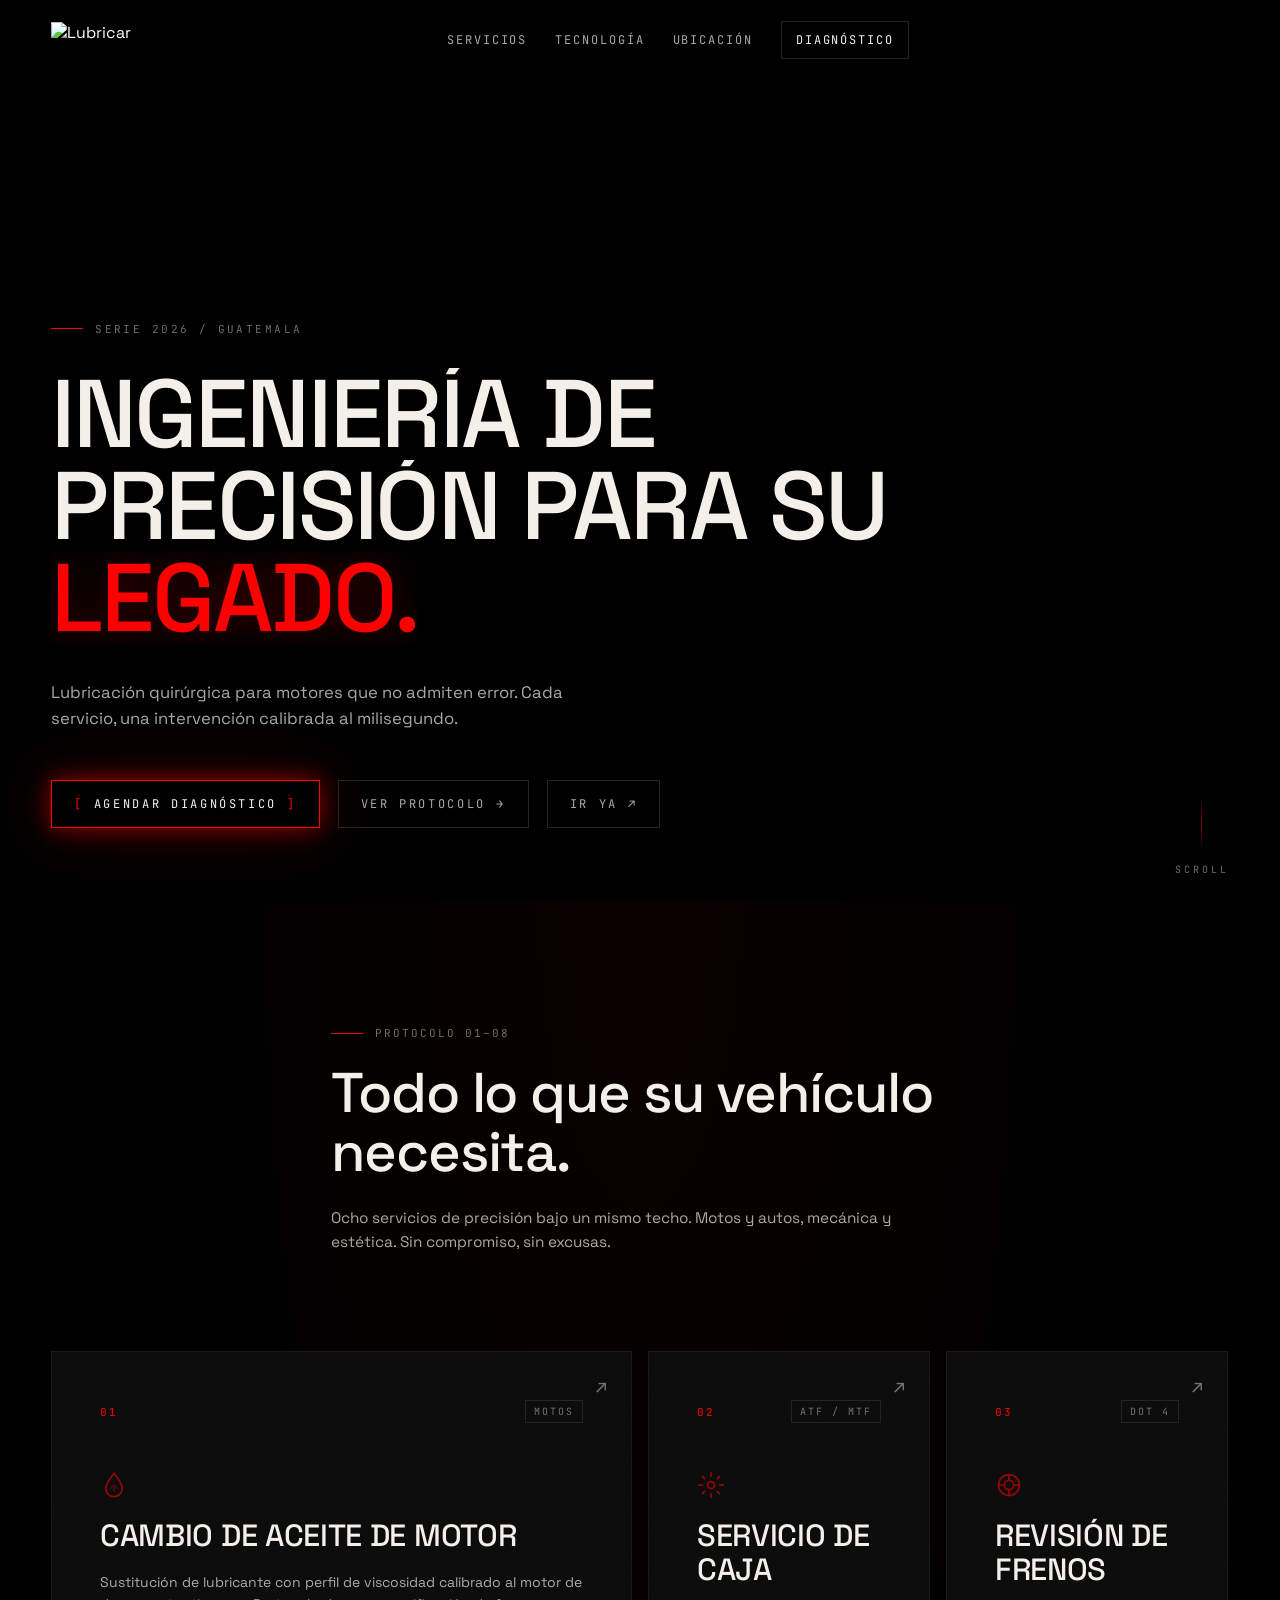
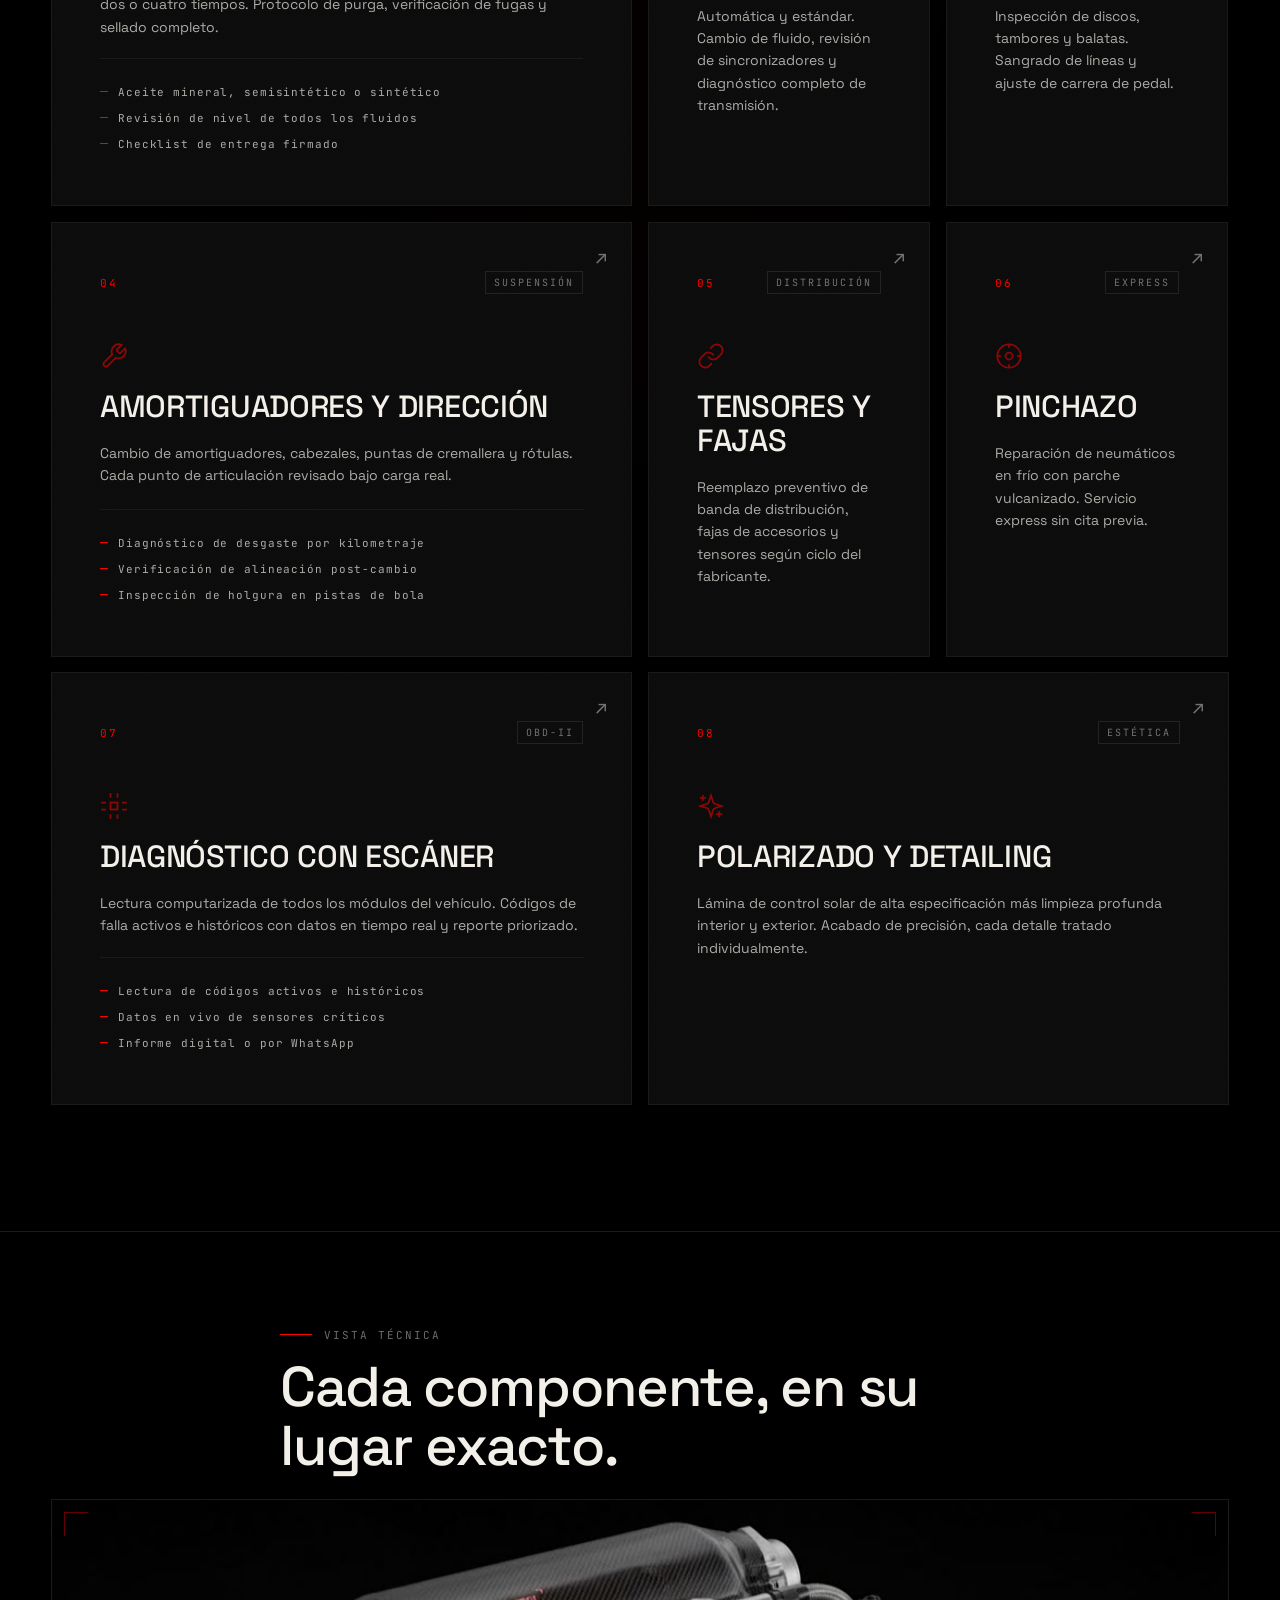
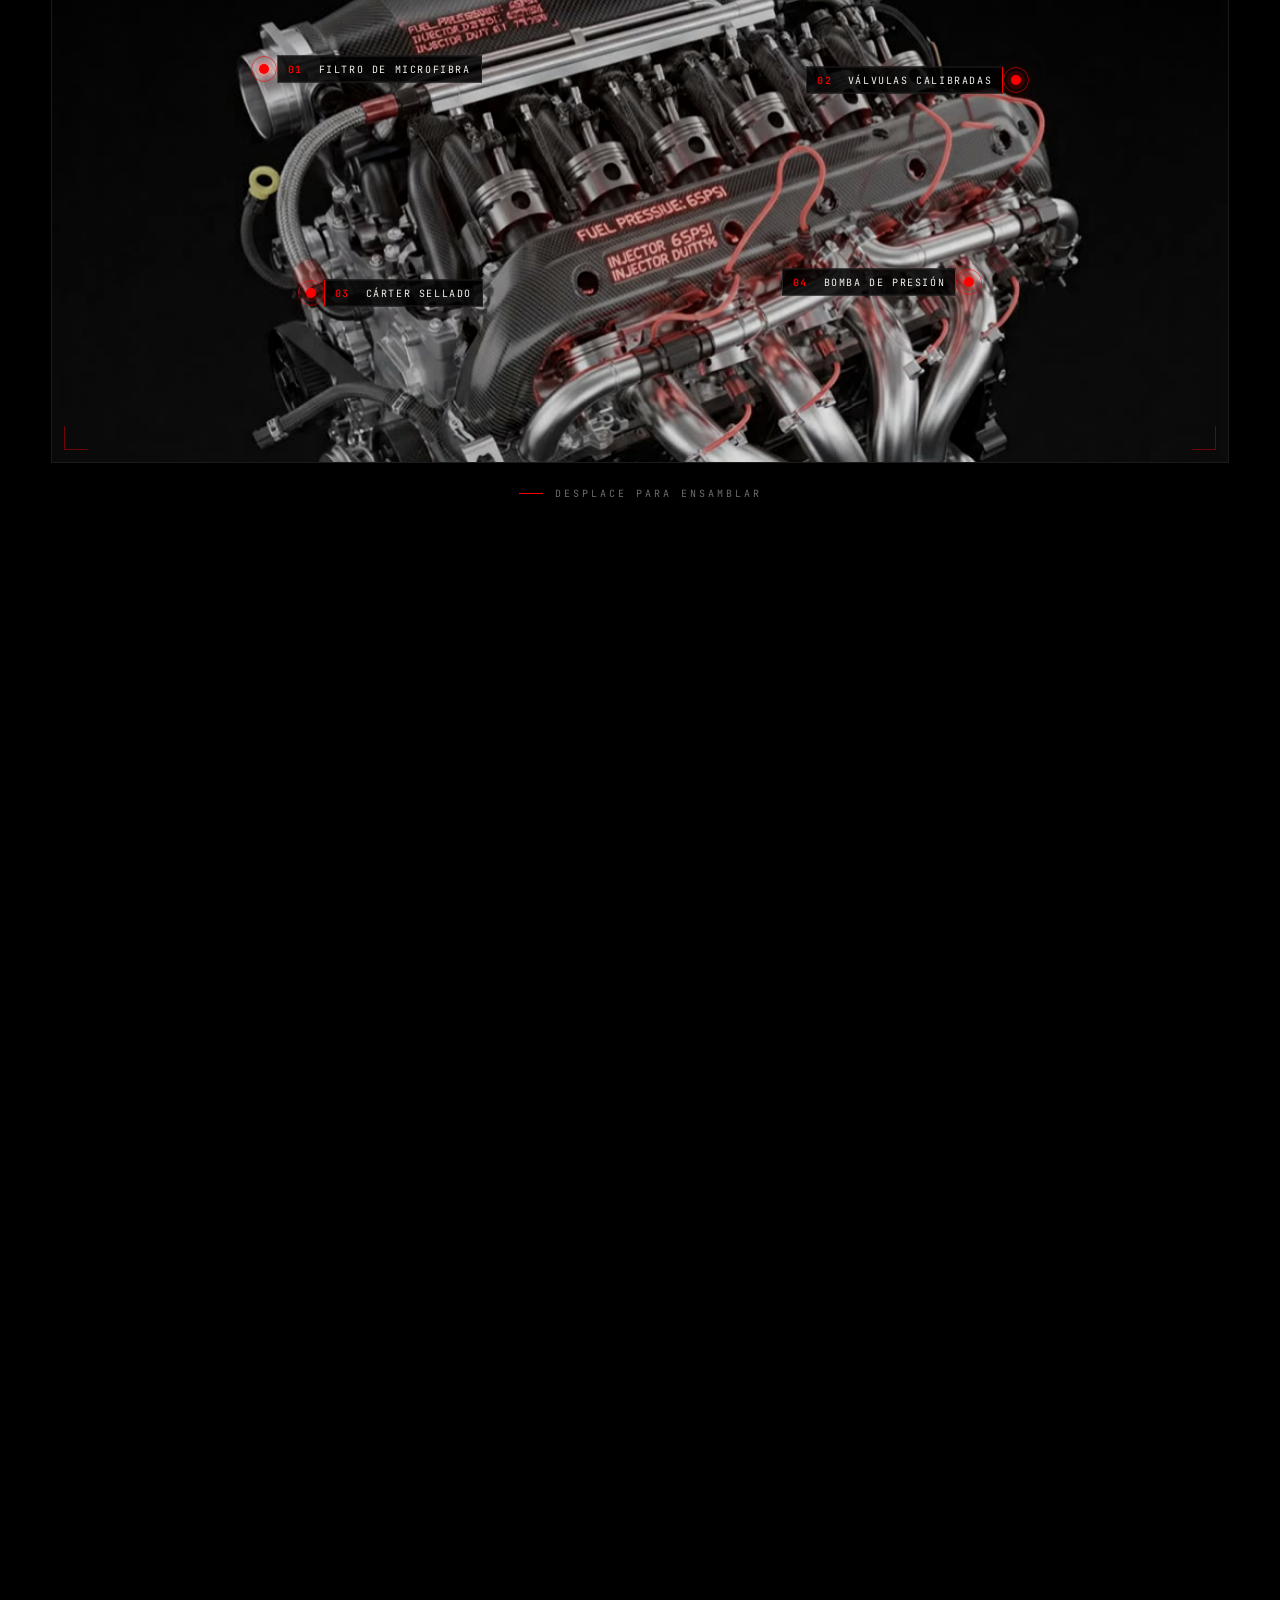
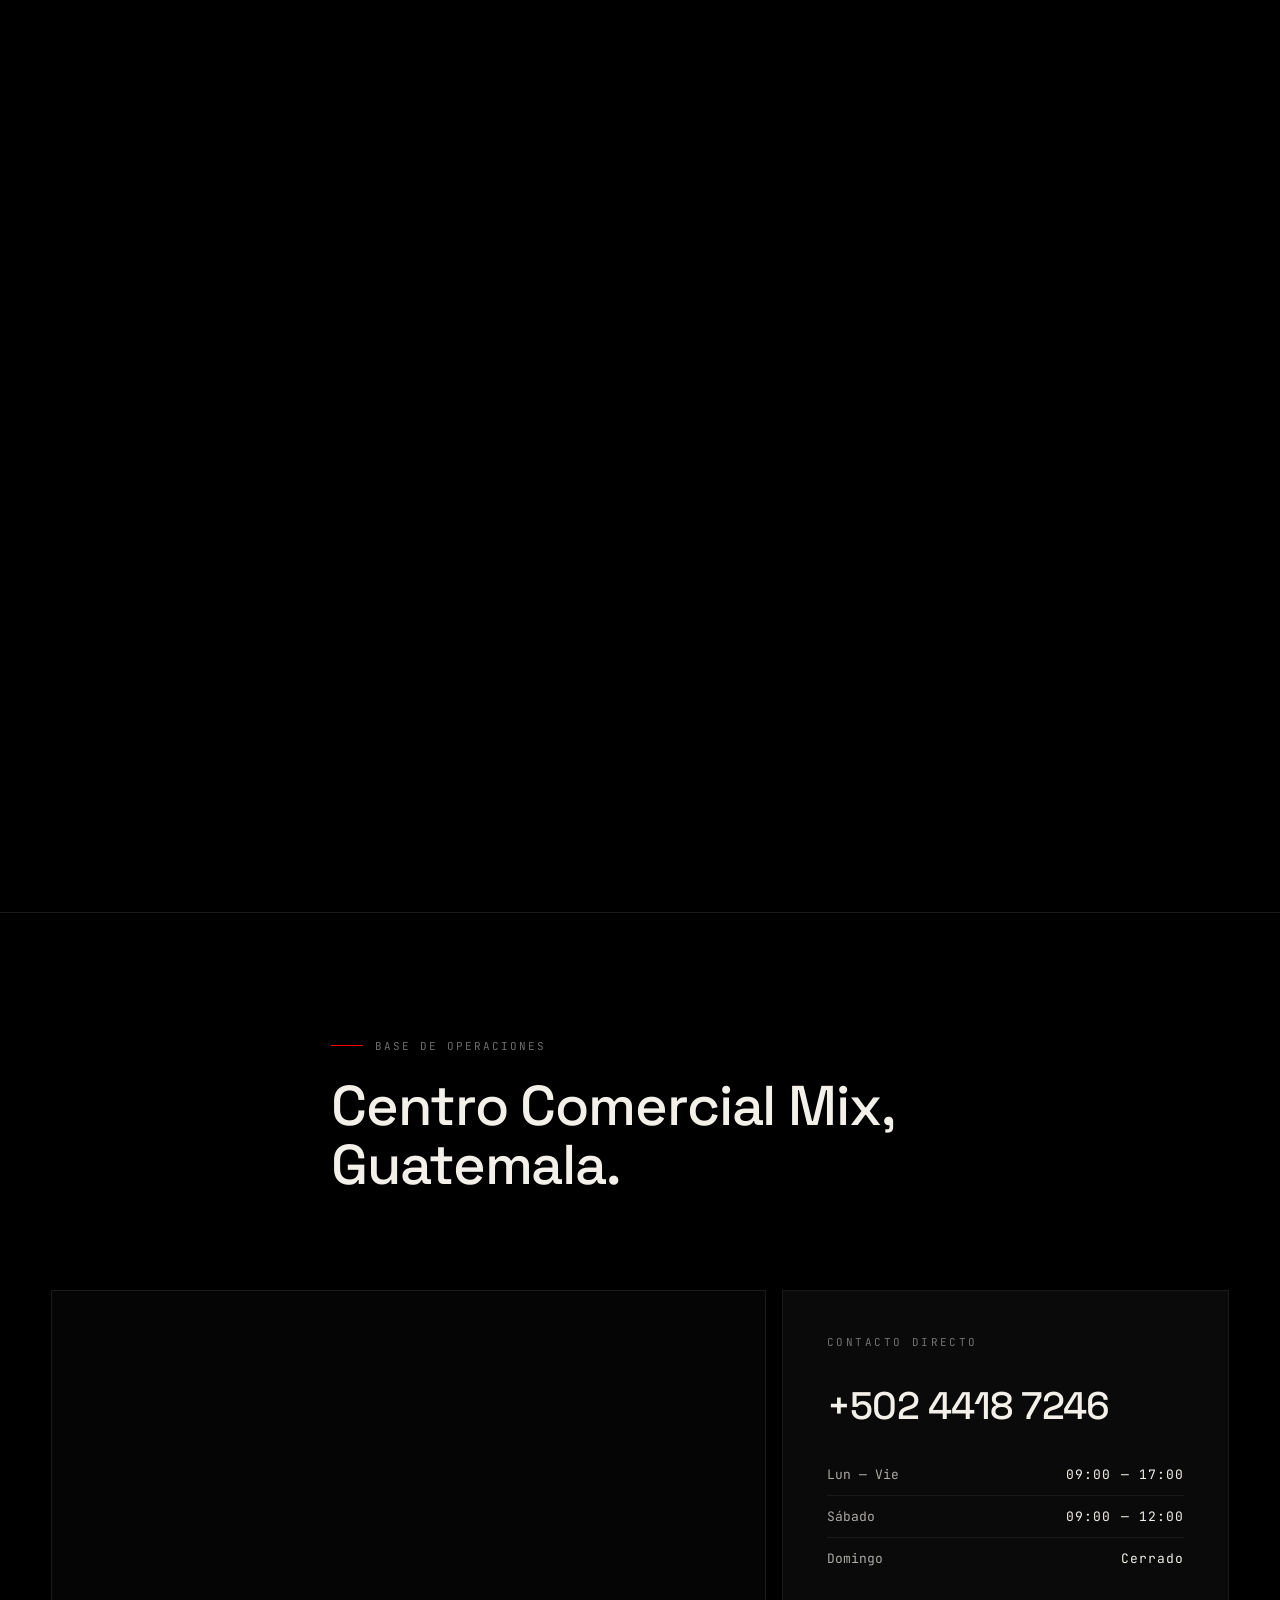
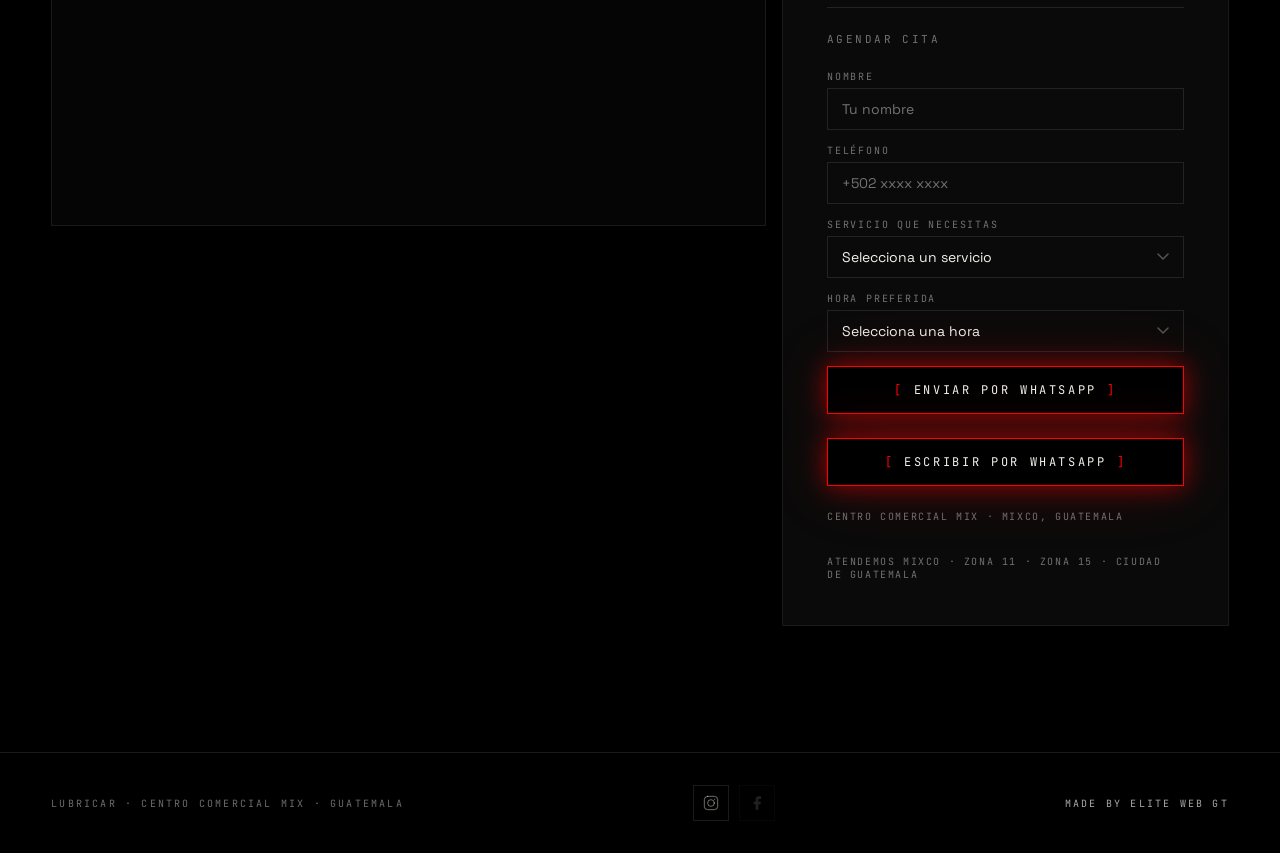
==== commit 34027b41: "Remove SISTEMA OFFLINE badges and add WhatsApp contact form - Remove nav and contact card SISTEMA OF" ====
--- a/index.html
+++ b/index.html
@@ -140,11 +140,6 @@
         <a href="#contacto" class="nav-cta">Diagnóstico</a>
       </nav>
 
-      <div class="nav-status is-offline" id="navStatus" role="status" aria-live="polite">
-        <span class="status-dot" aria-hidden="true"></span>
-        <span class="status-label">[ SISTEMA OFFLINE ]</span>
-      </div>
-
       <button class="nav-burger" id="navBurger" aria-label="Abrir menú" aria-expanded="false" aria-controls="mobileDrawer">
         <span></span><span></span><span></span>
       </button>
@@ -498,11 +493,6 @@
         <p class="loc-kicker">CONTACTO DIRECTO</p>
         <h3 class="loc-title">+502 4418 7246</h3>
 
-        <div class="loc-status is-offline" id="locStatus">
-          <span class="status-dot"></span>
-          <span class="status-label">[ SISTEMA OFFLINE ]</span>
-        </div>
-
         <table class="loc-hours">
           <tbody>
             <tr><td>Lun — Vie</td><td>09:00 — 17:00</td></tr>
@@ -510,6 +500,55 @@
             <tr><td>Domingo</td><td>Cerrado</td></tr>
           </tbody>
         </table>
+
+        <!-- Formulario de contacto -->
+        <div class="contact-divider" aria-hidden="true"></div>
+        <p class="loc-kicker" style="margin-top:0;">AGENDAR CITA</p>
+        <form class="contact-form" id="contactForm" novalidate>
+          <div class="form-field">
+            <label class="form-label" for="f-nombre">Nombre</label>
+            <input class="form-input" type="text" id="f-nombre" name="nombre" placeholder="Tu nombre" required autocomplete="name">
+          </div>
+          <div class="form-field">
+            <label class="form-label" for="f-telefono">Teléfono</label>
+            <input class="form-input" type="tel" id="f-telefono" name="telefono" placeholder="+502 xxxx xxxx" required autocomplete="tel">
+          </div>
+          <div class="form-field">
+            <label class="form-label" for="f-servicio">Servicio que necesitas</label>
+            <select class="form-input form-select" id="f-servicio" name="servicio" required>
+              <option value="" disabled selected>Selecciona un servicio</option>
+              <option value="Cambio de aceite (motos y autos)">Cambio de aceite</option>
+              <option value="Revisión de frenos">Revisión de frenos</option>
+              <option value="Servicio de caja">Servicio de caja</option>
+              <option value="Diagnóstico con escáner OBD-II">Diagnóstico OBD-II</option>
+              <option value="Amortiguadores">Amortiguadores</option>
+              <option value="Tensores y fajas">Tensores y fajas</option>
+              <option value="Pinchazo / llantas">Pinchazo / llantas</option>
+              <option value="Polarizado y detailing">Polarizado y detailing</option>
+              <option value="Otro servicio">Otro servicio</option>
+            </select>
+          </div>
+          <div class="form-field">
+            <label class="form-label" for="f-hora">Hora preferida</label>
+            <select class="form-input form-select" id="f-hora" name="hora" required>
+              <option value="" disabled selected>Selecciona una hora</option>
+              <option value="9:00 AM">9:00 AM</option>
+              <option value="10:00 AM">10:00 AM</option>
+              <option value="11:00 AM">11:00 AM</option>
+              <option value="12:00 PM">12:00 PM</option>
+              <option value="1:00 PM">1:00 PM</option>
+              <option value="2:00 PM">2:00 PM</option>
+              <option value="3:00 PM">3:00 PM</option>
+              <option value="4:00 PM">4:00 PM</option>
+              <option value="5:00 PM">5:00 PM</option>
+            </select>
+          </div>
+          <button class="cta cta-primary cta-block" type="submit">
+            <span class="cta-bracket">[</span>
+            <span class="cta-label">ENVIAR POR WHATSAPP</span>
+            <span class="cta-bracket">]</span>
+          </button>
+        </form>
 
         <a
           class="cta cta-primary cta-block"
@@ -574,7 +613,7 @@
 
   <!-- ========== FLOATING WHATSAPP ========== -->
   <a
-    class="wa-fab is-offline"
+    class="wa-fab"
     id="waFab"
     href="https://wa.me/50244187246?text=Hola%20Lubricar%2C%20quiero%20agendar%20un%20diagn%C3%B3stico%20para%20mi%20veh%C3%ADculo."
     target="_blank"
@@ -588,6 +627,19 @@
     </svg>
   </a>
 
+  <script>
+    document.getElementById('contactForm').addEventListener('submit', function(e) {
+      e.preventDefault();
+      const nombre   = document.getElementById('f-nombre').value.trim();
+      const telefono = document.getElementById('f-telefono').value.trim();
+      const servicio = document.getElementById('f-servicio').value;
+      const hora     = document.getElementById('f-hora').value;
+      if (!nombre || !telefono || !servicio || !hora) return;
+      const msg = `Hola Lubricar! Quiero agendar un servicio.\n\nNombre: ${nombre}\nTeléfono: ${telefono}\nServicio: ${servicio}\nHora preferida: ${hora}`;
+      window.open('https://wa.me/50244187246?text=' + encodeURIComponent(msg), '_blank', 'noopener');
+    });
+  </script>
+
   <!-- Scripts -->
   <script src="https://cdn.jsdelivr.net/npm/lenis@1.0.45/dist/lenis.min.js" defer></script>
   <script src="https://cdn.jsdelivr.net/npm/gsap@3.12.5/dist/gsap.min.js" defer></script>
--- a/css/style.css
+++ b/css/style.css
@@ -866,6 +866,71 @@
   text-transform: uppercase;
   color: var(--whisper);
   margin: 0;
+}
+
+/* ============================================================
+   CONTACT FORM
+   ============================================================ */
+.contact-divider {
+  width: 100%;
+  height: 1px;
+  background: var(--steel-2);
+  margin: 4px 0 0;
+}
+
+.contact-form {
+  display: flex;
+  flex-direction: column;
+  gap: 14px;
+}
+
+.form-field {
+  display: flex;
+  flex-direction: column;
+  gap: 5px;
+}
+
+.form-label {
+  font-family: var(--font-mono);
+  font-size: 10px;
+  letter-spacing: 0.18em;
+  text-transform: uppercase;
+  color: var(--whisper);
+}
+
+.form-input {
+  width: 100%;
+  background: var(--carbon);
+  border: 1px solid var(--steel-2);
+  color: var(--bone);
+  font-family: var(--font-display);
+  font-size: 14px;
+  padding: 11px 14px;
+  outline: none;
+  border-radius: 0;
+  -webkit-appearance: none;
+  appearance: none;
+  transition: border-color 0.2s var(--ease), box-shadow 0.2s var(--ease);
+}
+
+.form-input::placeholder { color: var(--whisper); }
+
+.form-input:focus {
+  border-color: var(--neon);
+  box-shadow: 0 0 0 1px var(--neon);
+}
+
+.form-select {
+  background-image: url("data:image/svg+xml,%3Csvg xmlns='http://www.w3.org/2000/svg' width='12' height='8' viewBox='0 0 12 8'%3E%3Cpath d='M1 1l5 5 5-5' stroke='%23555' stroke-width='1.5' fill='none' stroke-linecap='round'/%3E%3C/svg%3E");
+  background-repeat: no-repeat;
+  background-position: right 14px center;
+  padding-right: 38px;
+  cursor: pointer;
+}
+
+.form-select option {
+  background: var(--carbon);
+  color: var(--bone);
 }
 
 /* ============================================================
